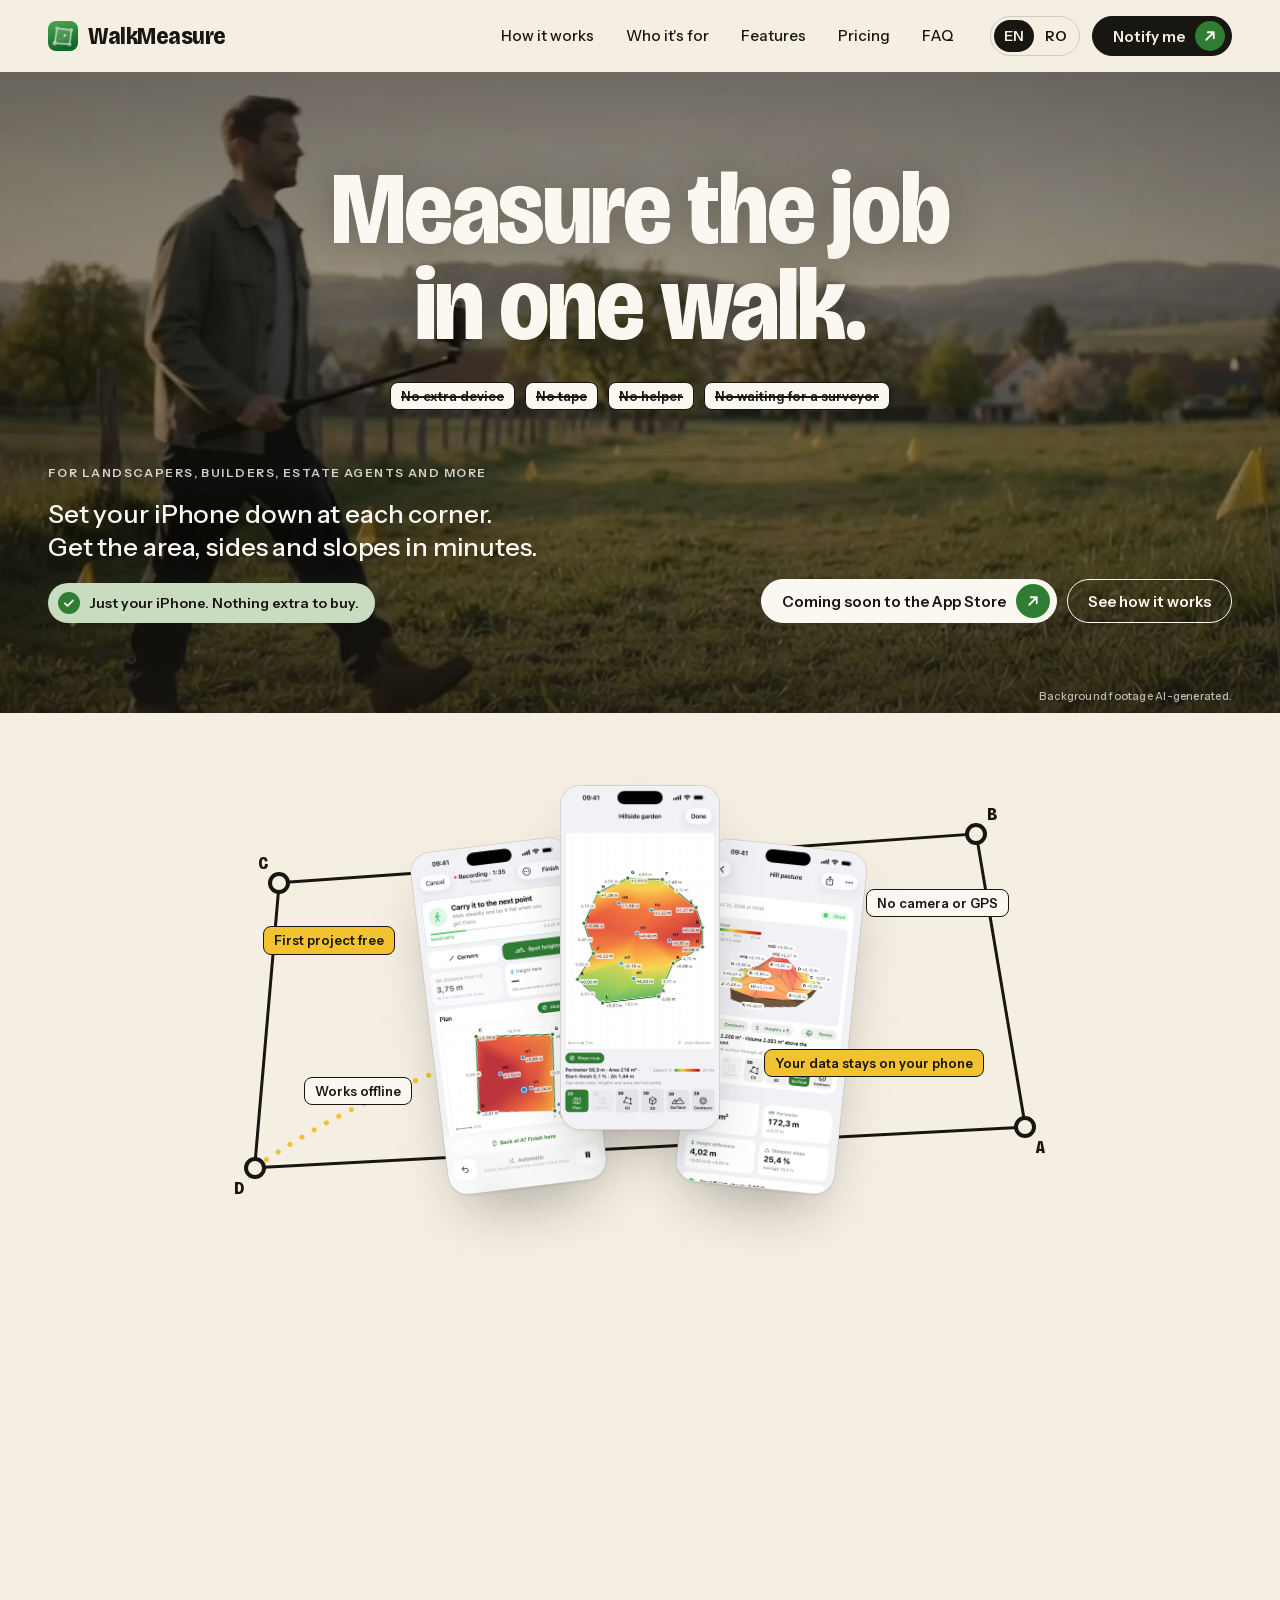
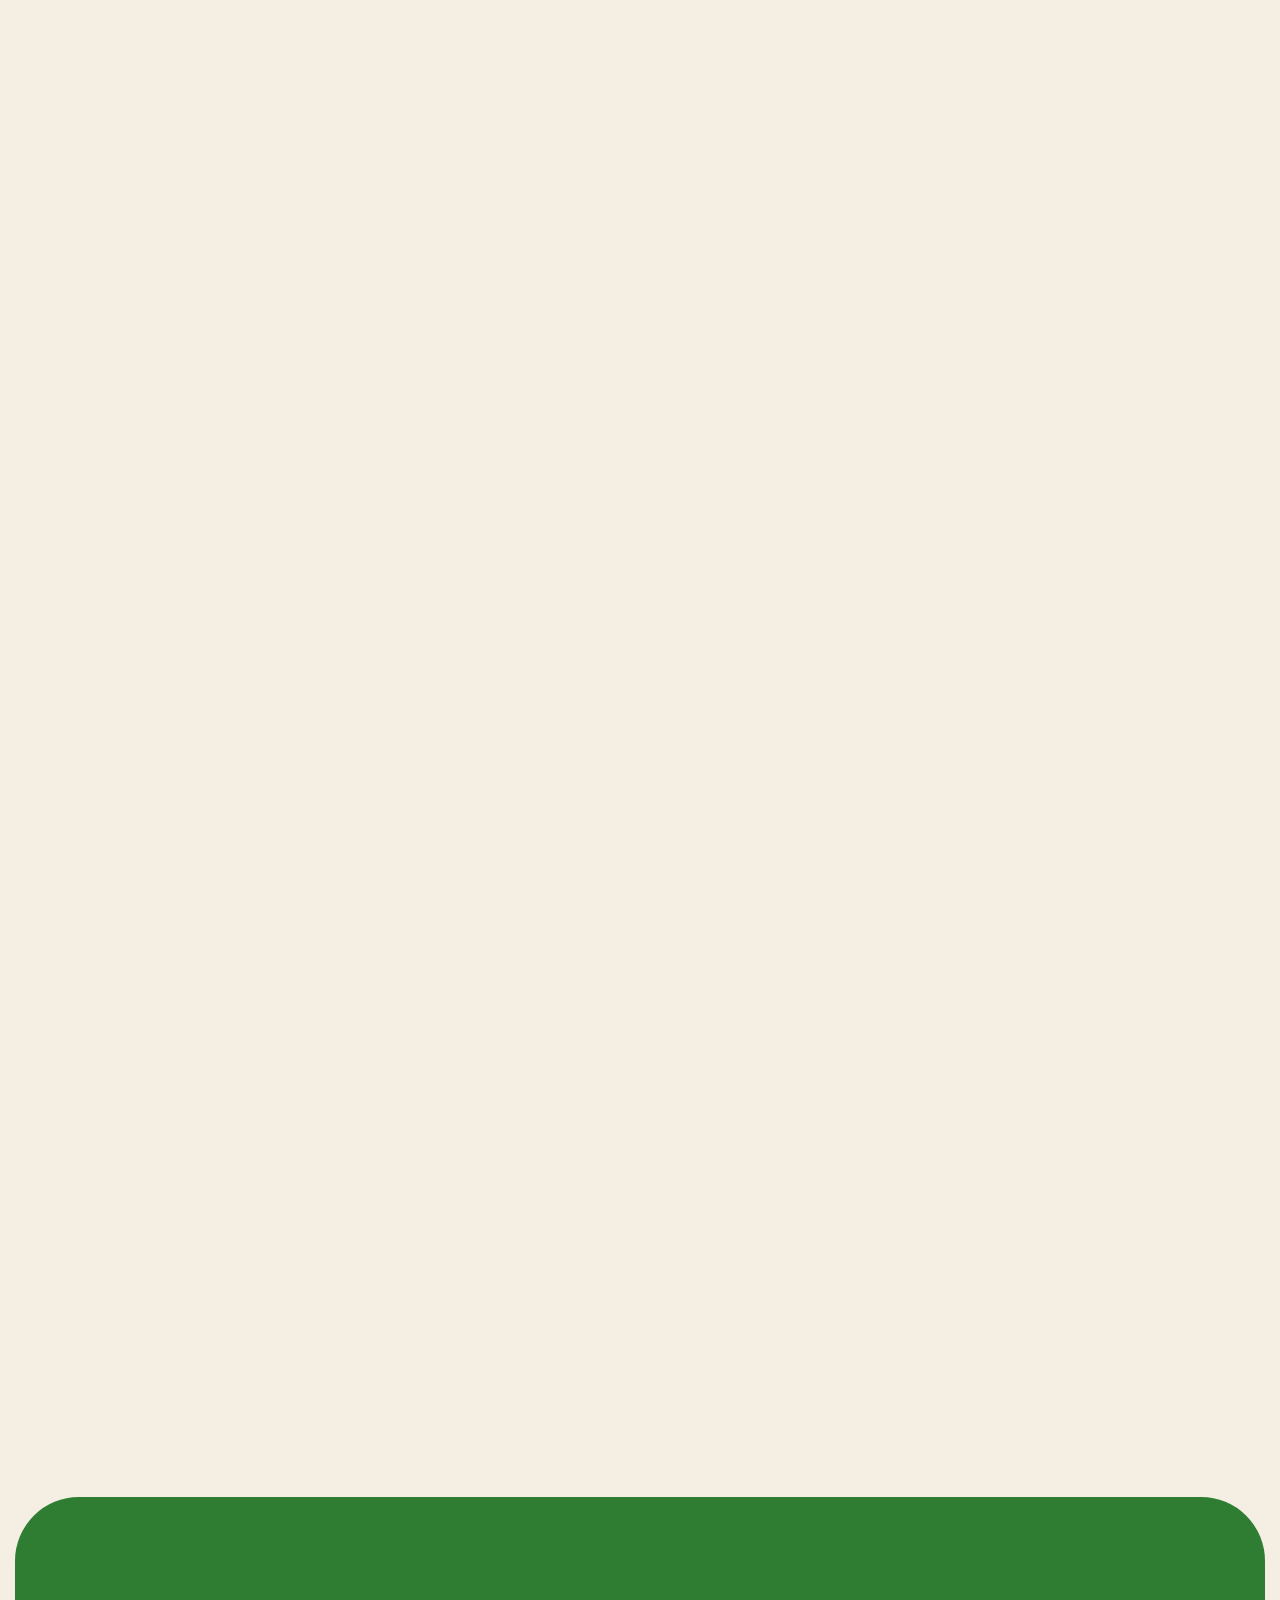
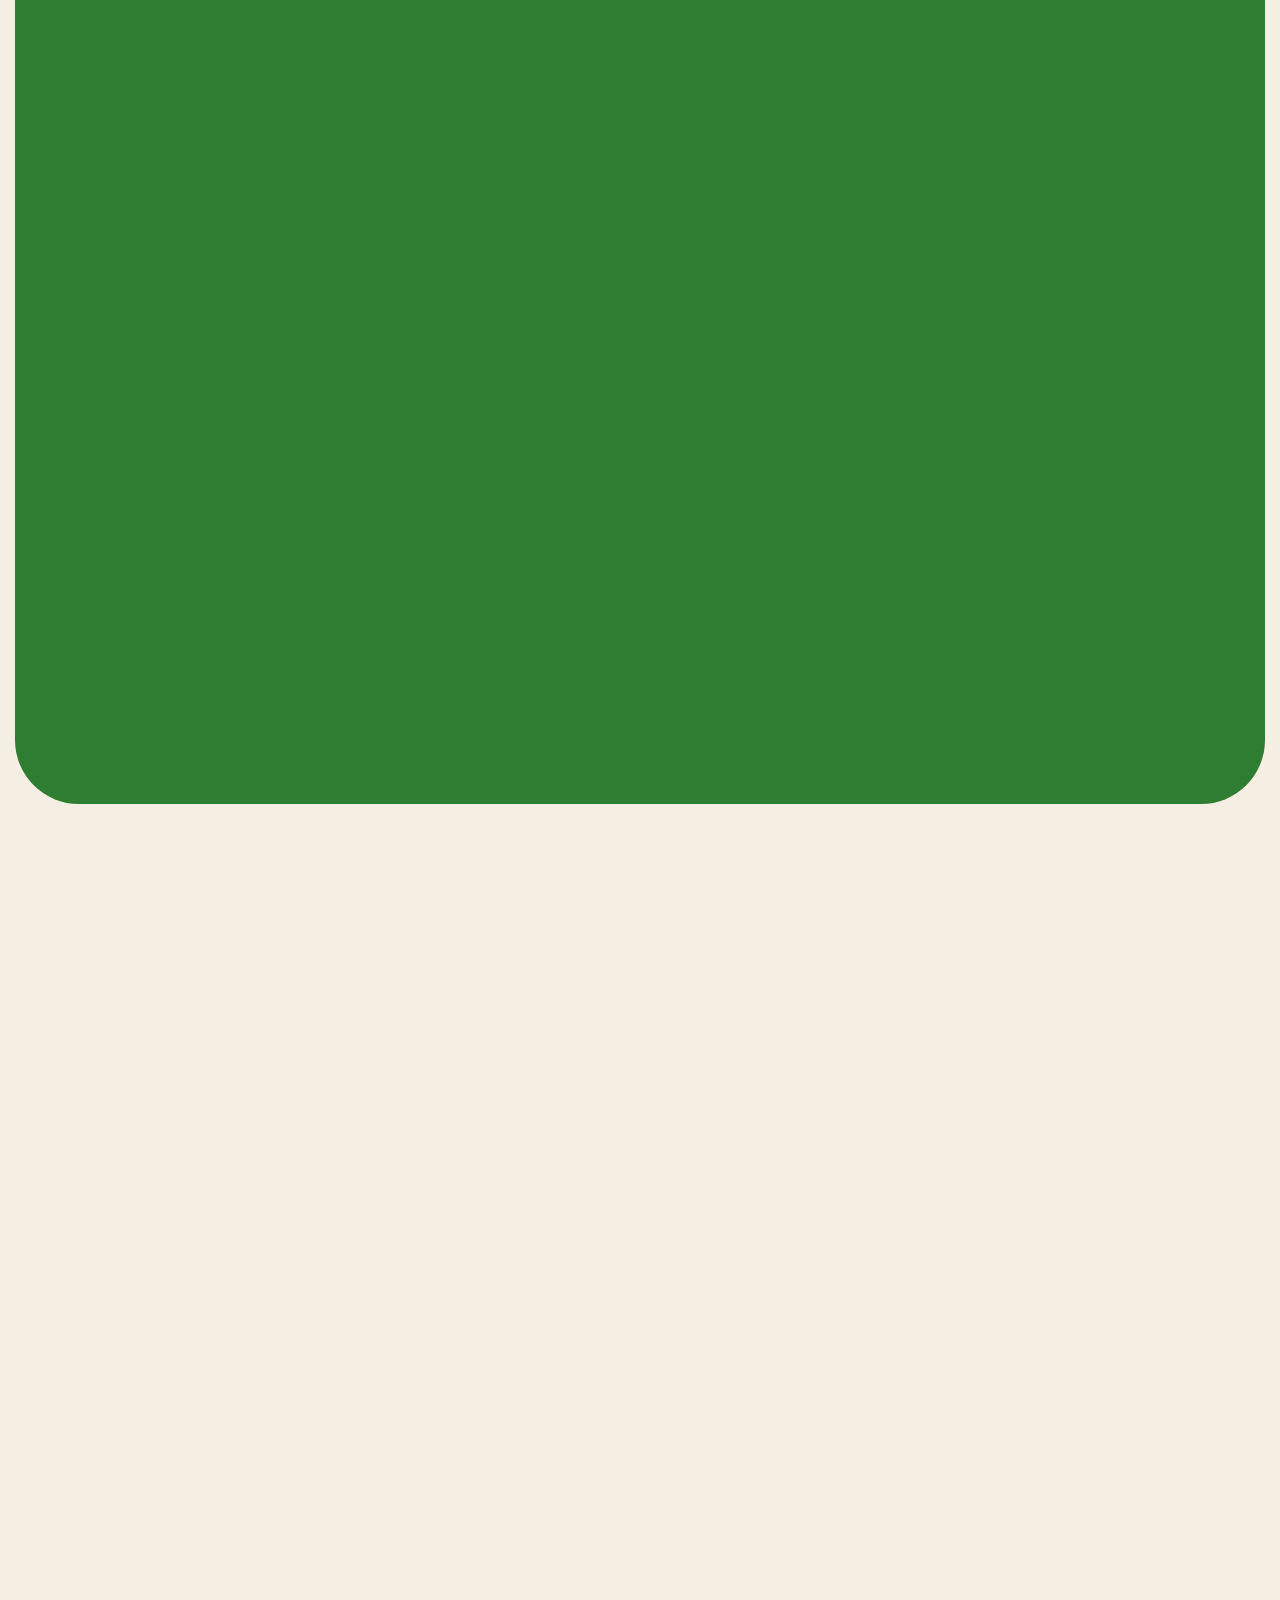
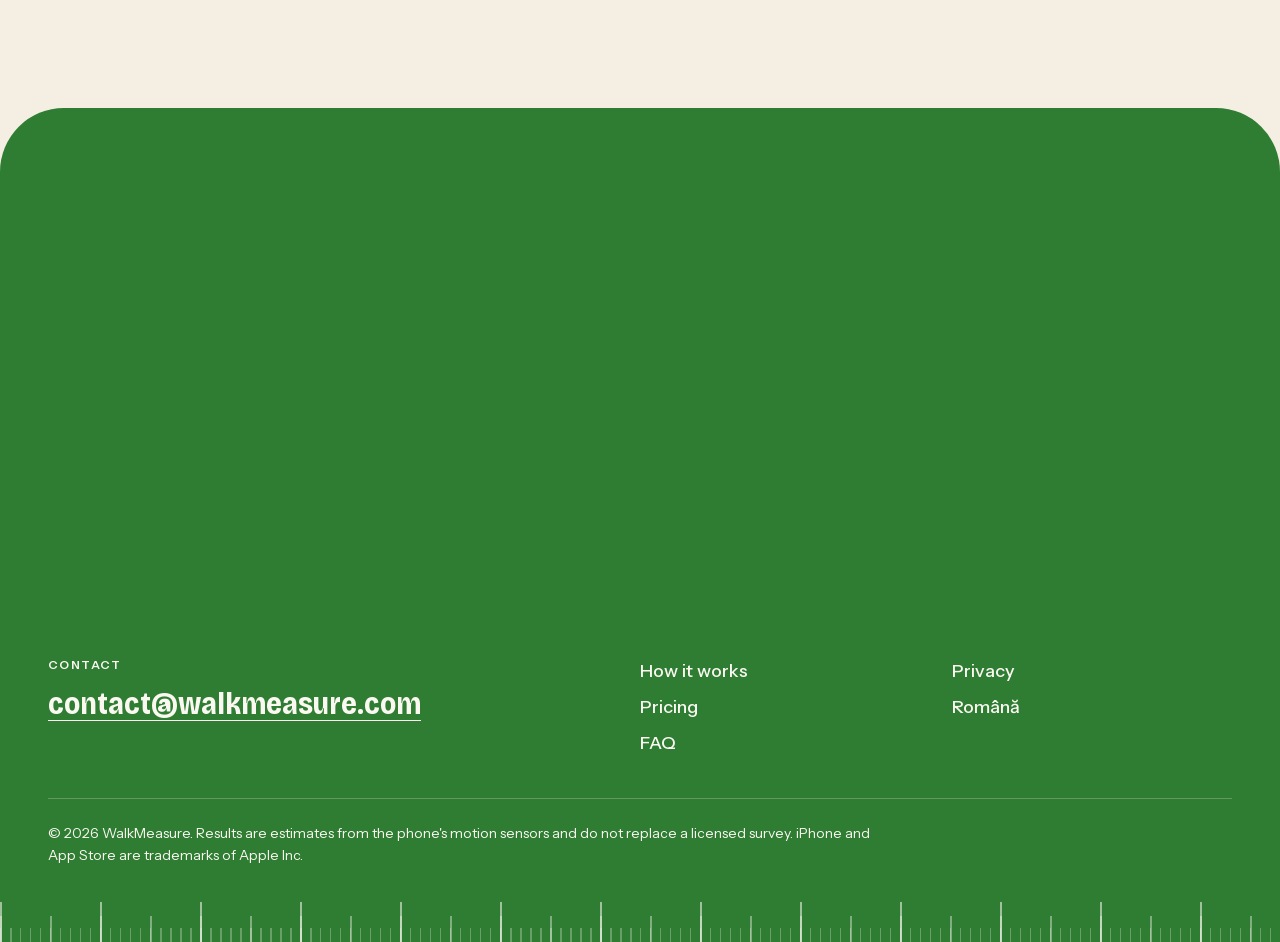
==== index.html @ b5d74e26 "Website: hero background video behind the headline The home pages' hero (EN and RO) now runs a muted" ====
<!doctype html>
<html lang="en" class="no-js">
  <head>
    <meta charset="utf-8" />
    <meta http-equiv="Content-Security-Policy" content="default-src 'none'; script-src 'self'; style-src 'self'; img-src 'self'; font-src 'self'; media-src 'self'; base-uri 'none'; form-action 'none'; upgrade-insecure-requests">
    <meta name="referrer" content="strict-origin-when-cross-origin">
    <meta
      name="viewport"
      content="width=device-width, initial-scale=1, viewport-fit=cover"
    />
    <script src="assets/lang.js"></script>
    <title>
      WalkMeasure — measure a plot, a lawn or a room with your iPhone, no tape
      measure
    </title>
    <meta
      name="description"
      content="For landscapers, builders and estate agents who need the size of a plot, a lawn or a room today. Set your iPhone down at each corner: area, sides, slopes and floor plans in minutes. No extra device to buy: just the iPhone you already have. No camera, no GPS, no internet."
    />
    <meta name="theme-color" content="#f4eee3" />
    <meta name="color-scheme" content="only light" />
    <link rel="icon" href="assets/favicon.svg" type="image/svg+xml" />
    <link rel="apple-touch-icon" href="assets/img/apple-touch-icon.png" />
    <link rel="canonical" href="https://walkmeasure.com/" />
    <link rel="alternate" hreflang="ro" href="https://walkmeasure.com/ro/" />
    <link rel="alternate" hreflang="en" href="https://walkmeasure.com/" />
    <link
      rel="alternate"
      hreflang="x-default"
      href="https://walkmeasure.com/"
    />
    <meta property="og:type" content="website" />
    <meta property="og:locale" content="en_US" />
    <meta
      property="og:title"
      content="WalkMeasure — measure the job in one walk"
    />
    <meta
      property="og:description"
      content="Area, sides, slopes and floor plans from your iPhone. No extra device, no tape measure, no GPS. First project free."
    />
    <meta property="og:url" content="https://walkmeasure.com/" />
    <meta
      property="og:image"
      content="https://walkmeasure.com/assets/img/og-en.png"
    />
    <meta property="og:image:width" content="1200" />
    <meta property="og:image:height" content="630" />
    <meta name="twitter:card" content="summary_large_image" />
    <link
      rel="preload"
      href="assets/fonts/bricolage-latin.woff2"
      as="font"
      type="font/woff2"
      crossorigin
    />
    <link rel="stylesheet" href="assets/styles.css?v=17" />
    <script defer src="assets/site.js?v=17"></script>
  </head>
  <body>
    <a class="skip-link" href="#main">Skip to content</a>

    <header class="site-header">
      <div class="container header-inner">
        <a class="brand" href="./" aria-label="WalkMeasure — home">
          <img src="assets/img/app-icon.png" width="30" height="30" alt="" />
          WalkMeasure
        </a>
        <button
          class="menu-toggle"
          type="button"
          aria-expanded="false"
          aria-controls="nav"
        >
          <svg
            viewBox="0 0 24 24"
            fill="none"
            stroke="currentColor"
            stroke-width="2.2"
            stroke-linecap="round"
            aria-hidden="true"
          >
            <path d="M4 8h16M4 16h16" />
          </svg>
          Menu
        </button>
        <nav class="nav" id="nav" aria-label="Main">
          <div class="nav-links">
            <a href="#how">How it works</a>
            <a href="#who">Who it's for</a>
            <a href="#features">Features</a>
            <a href="#pricing">Pricing</a>
            <a href="#faq">FAQ</a>
          </div>
          <div class="nav-end">
            <div class="lang" aria-label="Language">
              <span aria-current="true">EN</span
              ><a href="ro/" hreflang="ro" lang="ro">RO</a>
            </div>
            <a class="btn btn-primary" href="#start"
              >Notify me
              <span class="arrow"
                ><svg
                  viewBox="0 0 24 24"
                  fill="none"
                  stroke="currentColor"
                  stroke-width="2.4"
                  stroke-linecap="round"
                  stroke-linejoin="round"
                  aria-hidden="true"
                >
                  <path d="M7 17L17 7M9 7h8v8" /></svg></span
            ></a>
          </div>
        </nav>
      </div>
    </header>

    <main id="main">
      <!-- ============ HERO: the narrow promise, to a specific customer ============ -->
      <section class="hero">
        <!-- The film: a muted background loop behind the promise. Sources and how they were made:
             marketing/video/05-hero-ai-clips.md. site.js fills in the sources, so visitors who ask
             for less motion or to save data, and pages without JavaScript, get the poster only. -->
        <div class="hero-film">
          <video class="hero-video" data-hero-video muted loop playsinline disablepictureinpicture preload="none" poster="assets/video/hero-poster.webp" aria-hidden="true" tabindex="-1">
            <source data-src="assets/video/hero-1440.hevc.mp4" type='video/mp4; codecs="hvc1.1.6.L150.90"' media="(min-width: 1200px)" />
            <source data-src="assets/video/hero-1440.av1.mp4" type='video/mp4; codecs="av01.0.12M.08"' media="(min-width: 1200px)" />
            <source data-src="assets/video/hero-1080.hevc.mp4" type='video/mp4; codecs="hvc1.1.6.L120.90"' media="(min-width: 720px)" />
            <source data-src="assets/video/hero-1080.av1.mp4" type='video/mp4; codecs="av01.0.08M.08"' media="(min-width: 720px)" />
            <source data-src="assets/video/hero-1080.mp4" type='video/mp4; codecs="avc1.640029"' media="(min-width: 720px)" />
            <source data-src="assets/video/hero-mobile.hevc.mp4" type='video/mp4; codecs="hvc1.1.6.L93.90"' />
            <source data-src="assets/video/hero-mobile.av1.mp4" type='video/mp4; codecs="av01.0.05M.08"' />
            <source data-src="assets/video/hero-mobile.mp4" type='video/mp4; codecs="avc1.640028"' />
          </video>
          <div class="container">
            <div class="hero-title">
              <h1><span>Measure the job</span> <span>in one walk.</span></h1>
              <ul class="stickers" aria-label="No more">
                <li class="sticker">No extra device</li>
                <li class="sticker">No tape</li>
                <li class="sticker">No helper</li>
                <li class="sticker">No waiting for a surveyor</li>
              </ul>
            </div>

            <div class="hero-intro">
              <div class="hero-copy">
                <p class="label">For landscapers, builders, estate agents and more</p>
                <p class="lead">
                  Set your iPhone down at each corner. Get the area, sides and
                  slopes in minutes.
                </p>
                <p class="hero-badge">
                  <svg viewBox="0 0 24 24" fill="none" stroke="currentColor" stroke-width="3" stroke-linecap="round" stroke-linejoin="round" aria-hidden="true"><path d="M5 12.5l4.5 4.5L19 7.5" /></svg>
                  Just your iPhone. Nothing extra to buy.
                </p>
              </div>
              <div class="actions">
                <!-- Once the app is published: point href="#start" at the App Store page and swap the button for Apple's official badge. -->
                <a class="btn btn-primary" href="#start" data-appstore
                  >Coming soon to the App Store
                  <span class="arrow"
                    ><svg
                      viewBox="0 0 24 24"
                      fill="none"
                      stroke="currentColor"
                      stroke-width="2.4"
                      stroke-linecap="round"
                      stroke-linejoin="round"
                      aria-hidden="true"
                    >
                      <path d="M7 17L17 7M9 7h8v8" /></svg></span
                ></a>
                <a class="btn btn-light" href="#how">See how it works</a>
              </div>
            </div>
          </div>
          <p class="hero-film-note">Background footage AI-generated.</p>
        </div>

        <div class="container">
          <div class="hero-stage pop">
            <div class="phones">
              <svg
                class="plot"
                viewBox="0 0 100 100"
                preserveAspectRatio="none"
                aria-hidden="true"
              >
                <path class="edge" d="M6 24 L91 12 L97 84 L3 94 Z" />
                <path class="walk" d="M3 94 C 20 70, 34 66, 50 52" />
              </svg>
              <span
                class="plot-corner nw"
                aria-hidden="true"
                ><b>C</b></span
              >
              <span
                class="plot-corner ne"
                aria-hidden="true"
                ><b>B</b></span
              >
              <span
                class="plot-corner se"
                aria-hidden="true"
                ><b>A</b></span
              >
              <span
                class="plot-corner sw"
                aria-hidden="true"
                ><b>D</b></span
              >
              <figure class="shot shot-side shot-left">
                <img
                  src="assets/img/app/measure.webp"
                  alt=""
                  width="660"
                  height="1434"
                />
              </figure>
              <figure class="shot shot-main">
                <img
                  src="assets/img/app/plan-slope.webp"
                  alt="WalkMeasure's plan of a hillside garden: twelve corners and six spot heights, with side lengths, heights and a slope map from the flat lawn to the steep bank"
                  width="660"
                  height="1434"
                  fetchpriority="high"
                />
              </figure>
              <figure class="shot shot-side shot-right">
                <img
                  src="assets/img/app/project-results.webp"
                  alt=""
                  width="660"
                  height="1434"
                />
              </figure>
            </div>
            <ul class="facts" aria-label="In short">
              <li class="sticker yellow">First project free</li>
              <li class="sticker">No camera or GPS</li>
              <li class="sticker">Works offline</li>
              <li class="sticker yellow">Your data stays on your phone</li>
            </ul>
          </div>
        </div>
      </section>

      <!-- ============ FEATURES: six tiles, each with a small scene that plays on screen ============ -->
      <section id="features">
        <div class="container">
          <div class="head reveal">
            <span class="label">Features</span>
            <h2>
              Everything you need, from <span class="walked">one walk<svg class="walked-line draw" viewBox="0 0 300 24" preserveAspectRatio="none" aria-hidden="true"><path d="M4 14 C 50 6, 96 20, 150 12 S 250 6, 296 14" /></svg></span>
            </h2>
            <p class="lead">
              Area and sides for the quote, slopes for the drainage, a floor
              plan for the drawing: one app, on the phone you already carry.
              No other device to buy.
            </p>
            <div class="floaters" aria-hidden="true">
              <span class="floater f-tape" data-drift="-.08">
                <svg class="mini-tape" viewBox="0 0 150 44">
                  <defs><clipPath id="mini-tape-clip"><rect width="118" height="44" /></clipPath></defs>
                  <g clip-path="url(#mini-tape-clip)">
                    <g class="mt-strip">
                      <rect class="mt-band" x="12" y="16" width="112" height="13" />
                      <path class="mt-ticks" d="M18 17v7 M24 17v4 M30 17v4 M36 17v4 M42 17v4 M48 17v7 M54 17v4 M60 17v4 M66 17v4 M72 17v4 M78 17v7 M84 17v4 M90 17v4 M96 17v4 M102 17v4 M108 17v7 M114 17v4 M120 17v4" />
                      <rect class="mt-hook" x="8" y="12" width="6" height="21" rx="2" />
                    </g>
                  </g>
                  <rect class="mt-case" x="116" y="6" width="32" height="32" rx="9" />
                  <g class="mt-reel"><circle cx="132" cy="22" r="9.5" /><line x1="132" y1="15" x2="132" y2="29" /></g>
                  <circle class="mt-hub" cx="132" cy="22" r="2.6" />
                </svg>
              </span>
              <span class="floater f-area" data-drift="-.2"><span class="sticker yellow">168 m²</span></span>
              <span class="floater f-side" data-drift=".16"><span class="sticker">24.0 m</span></span>
              <span class="floater f-corner" data-drift=".05"><span class="corner-dot">A</span></span>
            </div>
          </div>
          <ol class="feats">
            <li class="feat feat-area reveal">
              <div class="feat-art" aria-hidden="true">
                <svg class="scene" viewBox="30 0 500 250">
                  <defs>
                    <mask id="area-walk" maskUnits="userSpaceOnUse" x="0" y="0" width="560" height="250">
                      <path class="mask-line mv area-trail" pathLength="100" d="M80 200 L130 70 L400 48 L480 196 Z" />
                    </mask>
                  </defs>
                  <g class="sc mv">
                    <path class="area-fill mv" d="M80 200 L130 70 L400 48 L480 196 Z" />
                    <path class="area-edge mv" d="M80 200 L130 70 L400 48 L480 196 Z" />
                    <path class="walk" mask="url(#area-walk)" d="M80 200 L130 70 L400 48 L480 196 Z" />
                    <g transform="translate(83 126)"><g class="tag mv"><rect x="-30" y="-13" width="60" height="26" rx="7" /><text y="4.5">8.4 m</text></g></g>
                    <g transform="translate(263 33)"><g class="tag mv"><rect x="-30" y="-13" width="60" height="26" rx="7" /><text y="4.5">16.3 m</text></g></g>
                    <g transform="translate(461 111)"><g class="tag mv"><rect x="-30" y="-13" width="60" height="26" rx="7" /><text y="4.5">10.1 m</text></g></g>
                    <g transform="translate(280 222)"><g class="tag mv"><rect x="-30" y="-13" width="60" height="26" rx="7" /><text y="4.5">24.0 m</text></g></g>
                    <text class="area-num mv" x="272" y="143">168 m²</text>
                  </g>
                  <circle class="stake" cx="80" cy="200" r="8" />
                  <circle class="stake" cx="130" cy="70" r="8" />
                  <circle class="stake" cx="400" cy="48" r="8" />
                  <circle class="stake" cx="480" cy="196" r="8" />
                  <text class="corner-name" x="62" y="224">A</text>
                  <text class="corner-name" x="112" y="60">B</text>
                  <text class="corner-name" x="418" y="40">C</text>
                  <text class="corner-name" x="498" y="218">D</text>
                  <g class="sc mv"><g class="phone area-phone mv"><rect x="-8" y="-13" width="16" height="26" rx="4" /><rect class="screen" x="-5" y="-9.5" width="10" height="17" rx="1.5" /></g></g>
                </svg>
              </div>
              <div class="feat-text">
                <h3>Area, perimeter, sides</h3>
                <p>Every number comes with its margin of error.</p>
              </div>
            </li>
            <li class="feat feat-slope dark reveal">
              <div class="feat-art" aria-hidden="true">
                <svg class="scene" viewBox="0 0 400 250">
                  <defs>
                    <linearGradient id="slope-shade" gradientUnits="userSpaceOnUse" x1="0" y1="30" x2="0" y2="228">
                      <stop offset="0" stop-color="#f2c230" />
                      <stop offset=".5" stop-color="#a6d18f" />
                      <stop offset="1" stop-color="#4f9a52" />
                    </linearGradient>
                  </defs>
                  <g class="mesh" stroke="url(#slope-shade)">
                    <polyline points="200,42.3 181.6,56.7 163.2,71.3 144.8,85.3 126.4,98.1 108,108.9 89.6,117.4 71.2,123.3 52.8,127 34.4,128.7 16,129.2" />
                    <polyline points="200,42.3 218.4,52.2 236.8,62.2 255.2,71.9 273.6,80.9 292,88.9 310.4,95.7 328.8,101.3 347.2,106 365.6,110.3 384,114.8" />
                    <polyline points="218.4,52.2 200,67.3 181.6,82 163.2,95.7 144.8,107.5 126.4,117.1 108,124.2 89.6,129 71.2,131.7 52.8,133 34.4,133.7" />
                    <polyline points="181.6,56.7 200,67.3 218.4,77 236.8,85.5 255.2,92.5 273.6,98 292,102 310.4,105.1 328.8,107.9 347.2,111 365.6,115.3" />
                    <polyline points="236.8,62.2 218.4,77 200,91 181.6,103.4 163.2,113.9 144.8,122 126.4,127.9 108,131.8 89.6,134.3 71.2,136.1 52.8,138" />
                    <polyline points="163.2,71.3 181.6,82 200,91 218.4,97.9 236.8,102.7 255.2,105.6 273.6,107.2 292,108.3 310.4,109.7 328.8,112.3 347.2,117" />
                    <polyline points="255.2,71.9 236.8,85.5 218.4,97.9 200,108.5 181.6,117.2 163.2,123.9 144.8,128.9 126.4,132.6 108,135.7 89.6,138.9 71.2,142.7" />
                    <polyline points="144.8,85.3 163.2,95.7 181.6,103.4 200,108.5 218.4,111.2 236.8,112 255.2,111.7 273.6,111.4 292,112.2 310.4,115 328.8,120.7" />
                    <polyline points="273.6,80.9 255.2,92.5 236.8,102.7 218.4,111.2 200,118.1 181.6,123.6 163.2,128.1 144.8,132.3 126.4,136.8 108,142 89.6,148.3" />
                    <polyline points="126.4,98.1 144.8,107.5 163.2,113.9 181.6,117.2 200,118.1 218.4,117.3 236.8,115.9 255.2,115.1 273.6,116.1 292,119.8 310.4,126.6" />
                    <polyline points="292,88.9 273.6,98 255.2,105.6 236.8,112 218.4,117.3 200,122 181.6,126.7 163.2,132 144.8,138.4 126.4,146 108,155.1" />
                    <polyline points="108,108.9 126.4,117.1 144.8,122 163.2,123.9 181.6,123.6 200,122 218.4,120.4 236.8,120.1 255.2,122 273.6,126.9 292,135.1" />
                    <polyline points="310.4,95.7 292,102 273.6,107.2 255.2,111.7 236.8,115.9 218.4,120.4 200,125.9 181.6,132.8 163.2,141.3 144.8,151.5 126.4,163.1" />
                    <polyline points="89.6,117.4 108,124.2 126.4,127.9 144.8,128.9 163.2,128.1 181.6,126.7 200,125.9 218.4,126.8 236.8,130.1 255.2,136.5 273.6,145.9" />
                    <polyline points="328.8,101.3 310.4,105.1 292,108.3 273.6,111.4 255.2,115.1 236.8,120.1 218.4,126.8 200,135.5 181.6,146.1 163.2,158.5 144.8,172.1" />
                    <polyline points="71.2,123.3 89.6,129 108,131.8 126.4,132.6 144.8,132.3 163.2,132 181.6,132.8 200,135.5 218.4,140.6 236.8,148.3 255.2,158.7" />
                    <polyline points="347.2,106 328.8,107.9 310.4,109.7 292,112.2 273.6,116.1 255.2,122 236.8,130.1 218.4,140.6 200,153 181.6,167 163.2,181.8" />
                    <polyline points="52.8,127 71.2,131.7 89.6,134.3 108,135.7 126.4,136.8 144.8,138.4 163.2,141.3 181.6,146.1 200,153 218.4,162 236.8,172.7" />
                    <polyline points="365.6,110.3 347.2,111 328.8,112.3 310.4,115 292,119.8 273.6,126.9 255.2,136.5 236.8,148.3 218.4,162 200,176.7 181.6,191.8" />
                    <polyline points="34.4,128.7 52.8,133 71.2,136.1 89.6,138.9 108,142 126.4,146 144.8,151.5 163.2,158.5 181.6,167 200,176.7 218.4,187.3" />
                    <polyline points="384,114.8 365.6,115.3 347.2,117 328.8,120.7 310.4,126.6 292,135.1 273.6,145.9 255.2,158.7 236.8,172.7 218.4,187.3 200,201.7" />
                    <polyline points="16,129.2 34.4,133.7 52.8,138 71.2,142.7 89.6,148.3 108,155.1 126.4,163.1 144.8,172.1 163.2,181.8 181.6,191.8 200,201.7" />
                  </g>
                  <line class="probe-line" x1="236.8" y1="152" x2="236.8" y2="115.9" />
                  <circle class="probe-dot" cx="236.8" cy="115.9" r="5" />
                  <g class="probe-tag" transform="translate(236.8 81.9)"><g class="tag"><rect x="-32" y="-13" width="64" height="26" rx="7" /><text y="4.5">1.44 m</text></g></g>
                </svg>
              </div>
              <div class="feat-text">
                <h3>Heights and slopes</h3>
                <p>A slope map, contour lines and a 3D model.</p>
              </div>
            </li>
            <li class="feat feat-plan soft reveal">
              <div class="feat-art" aria-hidden="true">
                <svg class="scene" viewBox="0 0 400 250">
                  <g class="sc mv">
                    <path class="plan-walls mv" pathLength="100" d="M70 40 H330 V215 H70 Z" />
                    <path class="plan-inner mv" pathLength="100" d="M185 40 V130 M185 172 V215" />
                    <g class="plan-windows mv">
                      <rect class="cut" x="100" y="36" width="60" height="8" />
                      <rect class="cut" x="326" y="80" width="8" height="60" />
                      <path class="win-line" d="M100 38.5 H160 M100 41.5 H160 M328.5 80 V140 M331.5 80 V140" />
                    </g>
                    <g class="plan-doors mv">
                      <rect class="cut" x="110" y="211" width="42" height="8" />
                      <path class="door-arc mv" d="M152 215 A42 42 0 0 0 110 173 M185 130 A42 42 0 0 1 227 172" />
                      <line class="leaf leaf-front mv" x1="110" y1="215" x2="110" y2="173" />
                      <line class="leaf leaf-inner mv" x1="185" y1="172" x2="227" y2="172" />
                    </g>
                    <text class="room mv" x="128" y="110">12.6 m²</text>
                    <text class="room mv" x="266" y="104">15.9 m²</text>
                    <g class="phone plan-phone mv"><rect x="-14" y="-4.5" width="28" height="9" rx="3" /></g>
                  </g>
                </svg>
              </div>
              <div class="feat-text">
                <h3>Floor plans</h3>
                <p>Rooms, doors and windows, with the phone against each wall.</p>
              </div>
            </li>
            <li class="feat feat-loop reveal">
              <div class="feat-art" aria-hidden="true">
                <svg class="scene" viewBox="130 0 300 250">
                  <defs>
                    <mask id="loop-walk" maskUnits="userSpaceOnUse" x="0" y="0" width="560" height="250">
                      <circle class="mask-line mv loop-trail" cx="280" cy="125" r="88" pathLength="100" transform="rotate(-90 280 125)" />
                    </mask>
                  </defs>
                  <circle class="loop-track" cx="280" cy="125" r="88" />
                  <circle class="stake" cx="363.7" cy="97.8" r="7" />
                  <circle class="stake" cx="331.7" cy="196.2" r="7" />
                  <circle class="stake" cx="228.3" cy="196.2" r="7" />
                  <circle class="stake" cx="196.3" cy="97.8" r="7" />
                  <g class="sc mv">
                    <circle class="walk" mask="url(#loop-walk)" cx="280" cy="125" r="88" />
                    <circle class="loop-done mv" cx="280" cy="125" r="88" />
                    <circle class="stake stake-on grow mv pass-1" cx="363.7" cy="97.8" r="7" />
                    <circle class="stake stake-on grow mv pass-2" cx="331.7" cy="196.2" r="7" />
                    <circle class="stake stake-on grow mv pass-3" cx="228.3" cy="196.2" r="7" />
                    <circle class="stake stake-on grow mv pass-4" cx="196.3" cy="97.8" r="7" />
                    <circle class="loop-pulse grow mv" cx="280" cy="37" r="9" />
                    <g class="loop-result mv">
                      <text class="loop-kicker" x="280" y="98">BACK AT A</text>
                      <text class="loop-big" x="280" y="142">0.3%</text>
                      <text class="loop-small" x="280" y="162">of 86 m walked</text>
                    </g>
                  </g>
                  <circle class="stake" cx="280" cy="37" r="9" />
                  <text class="corner-name" x="304" y="27">A</text>
                  <g class="sc mv">
                    <g class="loop-walker mv"><g class="phone" transform="translate(280 37)"><rect x="-8" y="-13" width="16" height="26" rx="4" /><rect class="screen" x="-5" y="-9.5" width="10" height="17" rx="1.5" /></g></g>
                  </g>
                </svg>
              </div>
              <div class="feat-text">
                <h3>Checks its own error</h3>
                <p>Finish where you started and see how accurate the walk was.</p>
              </div>
            </li>
            <li class="feat feat-stick reveal">
              <div class="feat-art" aria-hidden="true">
                <svg class="scene" viewBox="0 0 480 250">
                  <defs>
                    <mask id="stick-walk" maskUnits="userSpaceOnUse" x="0" y="0" width="480" height="250">
                      <path class="mask-line mv stick-trail" pathLength="100" d="M110 212 H370" />
                    </mask>
                  </defs>
                  <line class="ground" x1="30" y1="212" x2="450" y2="212" />
                  <circle class="stake" cx="110" cy="212" r="8" />
                  <circle class="stake" cx="240" cy="212" r="8" />
                  <circle class="stake" cx="370" cy="212" r="8" />
                  <g class="sc mv">
                    <path class="walk" mask="url(#stick-walk)" d="M110 212 H370" />
                    <circle class="stake stake-on grow mv on-1" cx="110" cy="212" r="8" />
                    <circle class="stake stake-on grow mv on-2" cx="240" cy="212" r="8" />
                    <circle class="stake stake-on grow mv on-3" cx="370" cy="212" r="8" />
                    <g class="rig mv">
                      <line class="stick" x1="0" y1="-9" x2="-62" y2="-140" />
                      <line class="grip" x1="-58" y1="-131" x2="-74" y2="-165" />
                      <g transform="translate(-66 -148)"><g class="buzz grow mv">
                        <path d="M-15 -10 A16 16 0 0 0 -15 10 M-23 -16 A26 26 0 0 0 -23 16 M15 -10 A16 16 0 0 1 15 10 M23 -16 A26 26 0 0 1 23 16" />
                      </g></g>
                      <rect class="body" x="-16" y="-10" width="32" height="10" rx="3" />
                    </g>
                  </g>
                </svg>
              </div>
              <div class="feat-text">
                <h3>Works with a selfie stick</h3>
                <p>A buzz in the handle tells you when to move on.</p>
              </div>
            </li>
            <li class="feat feat-export green reveal">
              <div class="feat-art" aria-hidden="true">
                <svg class="scene" viewBox="0 0 480 250">
                  <defs>
                    <mask id="send-trail" maskUnits="userSpaceOnUse" x="0" y="0" width="480" height="250">
                      <path class="mask-line mv send-reveal" pathLength="100" d="M384 86 Q 420 44 450 30" />
                    </mask>
                  </defs>
                  <g class="sc mv">
                    <g class="sheet sheet-1 mv"><g class="sheet-in">
                      <rect class="paper" x="-46" y="-60" width="92" height="120" rx="8" />
                      <path class="ink-thin" d="M-30 -44 H30 V6 H-30 Z M-4 -44 V-16 M-4 -16 H30" />
                      <path class="bar" d="M-30 20 H20 M-30 30 H6" />
                      <g class="ftag yellow"><rect x="-38" y="38" width="44" height="22" rx="6" /><text x="-16" y="53.5">PDF</text></g>
                    </g></g>
                    <g class="sheet sheet-2 mv"><g class="sheet-in">
                      <rect class="paper" x="-46" y="-60" width="92" height="120" rx="8" />
                      <path class="ink-thin" d="M-30 -44 H30 M-30 -30 H30 M-30 -16 H30 M-30 -2 H30 M-30 12 H30 M-12 -44 V12 M10 -44 V12" />
                      <g class="ftag"><rect x="-38" y="38" width="44" height="22" rx="6" /><text x="-16" y="53.5">CSV</text></g>
                    </g></g>
                    <g class="sheet sheet-3 mv"><g class="sheet-in">
                      <rect class="paper" x="-46" y="-60" width="92" height="120" rx="8" />
                      <path class="cad" d="M-28 8 L-16 -40 L24 -32 L30 2 Z M-28 22 H30" />
                      <rect class="cad-node" x="-31" y="5" width="6" height="6" />
                      <rect class="cad-node" x="-19" y="-43" width="6" height="6" />
                      <rect class="cad-node" x="21" y="-35" width="6" height="6" />
                      <rect class="cad-node" x="27" y="-1" width="6" height="6" />
                      <g class="ftag"><rect x="-38" y="38" width="44" height="22" rx="6" /><text x="-16" y="53.5">DXF</text></g>
                    </g></g>
                    <path class="walk" mask="url(#send-trail)" d="M384 86 Q 420 44 450 30" />
                    <path class="plane mv" d="M13 0 L-12 -9 L-6 0 L-12 9 Z M-6 0 H13" />
                  </g>
                  <g class="device">
                    <rect class="frame" x="34" y="50" width="84" height="156" rx="18" />
                    <path class="device-plot" d="M54 146 L62 90 L100 82 L106 138 Z" />
                    <rect class="device-btn" x="56" y="166" width="40" height="14" rx="7" />
                  </g>
                </svg>
              </div>
              <div class="feat-text">
                <h3>PDF, CSV, DXF</h3>
                <p>Send the result to a client or into AutoCAD, straight from the phone.</p>
              </div>
            </li>
          </ol>
        </div>
      </section>

      <!-- ============ WHO IT'S FOR: the specific customer ============ -->
      <section id="who">
        <div class="container">
          <div class="head reveal">
            <span class="label">Who it's for</span>
            <h2>Made for people who quote by the square meter</h2>
            <p class="lead">
              When a wrong area means a wrong quote, you want the number right
              the first time.
            </p>
          </div>
          <div class="route-wrap">
            <svg
              class="route-line"
              viewBox="0 0 100 100"
              preserveAspectRatio="none"
              aria-hidden="true"
            >
              <path class="dots" d="M44 2 L6 29 L50 55 L16 82" />
            </svg>
            <ul class="route">
              <li class="reveal">
                <h3>
                  <button
                    class="route-toggle"
                    type="button"
                    aria-expanded="false"
                    aria-controls="who-1"
                  >
                    Landscapers and gardeners<span
                      class="plus"
                      aria-hidden="true"
                      >+</span
                    >
                  </button>
                </h3>
                <div class="route-more" id="who-1">
                  <div>
                    <p>
                      Lawns, beds, paving and fences: quote from the real area
                      and order the right amount of turf, gravel or stone.
                    </p>
                  </div>
                </div>
              </li>
              <li class="reveal">
                <h3>
                  <button
                    class="route-toggle"
                    type="button"
                    aria-expanded="false"
                    aria-controls="who-2"
                  >
                    Builders and renovators<span class="plus" aria-hidden="true"
                      >+</span
                    >
                  </button>
                </h3>
                <div class="route-more" id="who-2">
                  <div>
                    <p>
                      Floor plans of existing rooms, with doors and windows,
                      ready for a quote or a drawing. No laser, no notebook.
                    </p>
                  </div>
                </div>
              </li>
              <li class="reveal">
                <h3>
                  <button
                    class="route-toggle"
                    type="button"
                    aria-expanded="false"
                    aria-controls="who-3"
                  >
                    Estate agents and landowners<span
                      class="plus"
                      aria-hidden="true"
                      >+</span
                    >
                  </button>
                </h3>
                <div class="route-more" id="who-3">
                  <div>
                    <p>
                      The size of a plot and a plan for the listing or the
                      family, before anyone pays for a survey.
                    </p>
                  </div>
                </div>
              </li>
              <li class="reveal">
                <h3>
                  <button
                    class="route-toggle"
                    type="button"
                    aria-expanded="false"
                    aria-controls="who-4"
                  >
                    Farmers and smallholders<span
                      class="plus"
                      aria-hidden="true"
                      >+</span
                    >
                  </button>
                </h3>
                <div class="route-more" id="who-4">
                  <div>
                    <p>
                      Fields, enclosures and how the ground slopes, walked in
                      minutes with the phone on a stick.
                    </p>
                  </div>
                </div>
              </li>
            </ul>
          </div>
        </div>
      </section>

      <!-- ============ HOW IT WORKS ============ -->
      <section id="how">
        <div class="container">
          <div class="head reveal">
            <span class="label">How it works</span>
            <h2>Set the phone down. Feel the buzz. Move on.</h2>
          </div>

          <!--
        THE PRESENTATION BELOW STANDS IN FOR THE VIDEO.
        When the video is ready, replace the whole <div class="demo" ...> ... </div> block with, for example:

        <div class="video">
          <video src="assets/video/how-it-works.mp4" poster="assets/img/demo/1-stick.svg" controls playsinline preload="metadata"></video>
        </div>

        or, for YouTube (the no-cookie variant):

        <div class="video">
          <iframe src="https://www.youtube-nocookie.com/embed/VIDEO_ID" title="How WalkMeasure works" allow="encrypted-media; picture-in-picture" allowfullscreen loading="lazy"></iframe>
        </div>
      -->
          <div
            class="demo reveal"
            data-demo
            aria-roledescription="presentation"
            aria-label="How to measure with a selfie stick"
          >
            <div class="demo-stage">
              <figure class="slide active">
                <img
                  src="assets/img/demo/1-stick.svg"
                  alt="The phone in a selfie stick's clamp, with the Selfie stick setting turned on"
                  width="640"
                  height="360"
                />
              </figure>
              <figure class="slide">
                <img
                  src="assets/img/demo/2-place.svg"
                  alt="The phone lying flat on the ground at the first corner, held still for a second"
                  width="640"
                  height="360"
                  loading="lazy"
                />
              </figure>
              <figure class="slide">
                <img
                  src="assets/img/demo/3-buzz.svg"
                  alt="The phone buzzes and the vibration is felt in the selfie stick's handle"
                  width="640"
                  height="360"
                  loading="lazy"
                />
              </figure>
              <figure class="slide">
                <img
                  src="assets/img/demo/4-carry.svg"
                  alt="The phone is carried at least a meter to the next point"
                  width="640"
                  height="360"
                  loading="lazy"
                />
              </figure>
              <figure class="slide">
                <img
                  src="assets/img/demo/5-result.svg"
                  alt="The outline closed at the starting point, with the area worked out"
                  width="640"
                  height="360"
                  loading="lazy"
                />
              </figure>
              <div class="demo-progress"><span></span></div>
            </div>
            <div class="slide-caption">
              <p class="active">
                <span class="num">1</span
                ><strong>Clip the phone onto a selfie stick</strong
                ><span
                  >Turn on "Selfie stick" in the app. No more bending down at
                  every point.</span
                >
              </p>
              <p>
                <span class="num">2</span
                ><strong>Set it down and hold it still</strong
                ><span
                  >Flat on the ground at the first corner, for about a second.
                  The point records itself.</span
                >
              </p>
              <p>
                <span class="num">3</span
                ><strong>Feel the buzz in the handle</strong
                ><span
                  >The phone gives a strong buzz and a beep: your signal to move
                  on.</span
                >
              </p>
              <p>
                <span class="num">4</span><strong>Carry it on</strong
                ><span
                  >Every meter or more, and at every corner, set it down
                  again.</span
                >
              </p>
              <p>
                <span class="num">5</span
                ><strong>Finish where you started</strong
                ><span
                  >The outline closes and the app shows the area, the sides and
                  the measured error.</span
                >
              </p>
            </div>
            <div class="demo-controls">
              <button
                class="demo-prev"
                type="button"
                aria-label="Previous step"
              >
                <svg
                  viewBox="0 0 24 24"
                  fill="none"
                  stroke="currentColor"
                  stroke-width="2.2"
                  stroke-linecap="round"
                  stroke-linejoin="round"
                  aria-hidden="true"
                >
                  <path d="M15 6l-6 6 6 6" />
                </svg>
              </button>
              <div class="demo-dots">
                <button type="button" aria-label="Step 1"></button>
                <button type="button" aria-label="Step 2"></button>
                <button type="button" aria-label="Step 3"></button>
                <button type="button" aria-label="Step 4"></button>
                <button type="button" aria-label="Step 5"></button>
              </div>
              <button
                class="demo-pause"
                type="button"
                aria-pressed="false"
                aria-label="Pause"
                data-pause-label="Pause"
                data-play-label="Play"
              >
                <svg
                  class="icon-pause"
                  viewBox="0 0 24 24"
                  fill="currentColor"
                  aria-hidden="true"
                >
                  <rect x="6" y="5" width="4" height="14" rx="1" />
                  <rect x="14" y="5" width="4" height="14" rx="1" />
                </svg>
                <svg
                  class="icon-play"
                  viewBox="0 0 24 24"
                  fill="currentColor"
                  aria-hidden="true"
                >
                  <path d="M7 5l12 7-12 7z" />
                </svg>
              </button>
              <button class="demo-next" type="button" aria-label="Next step">
                <svg
                  viewBox="0 0 24 24"
                  fill="none"
                  stroke="currentColor"
                  stroke-width="2.2"
                  stroke-linecap="round"
                  stroke-linejoin="round"
                  aria-hidden="true"
                >
                  <path d="M9 6l6 6-6 6" />
                </svg>
              </button>
            </div>
          </div>

          <aside class="accuracy-tip reveal">
            <div class="tip-text">
              <span class="label">For the best accuracy</span>
              <h3>More points, shorter gaps.</h3>
              <p>The error builds up while the phone is carried, and starts over each time you set it down. So set it down often: at every corner, at every bend, and every few meters along a long side. Many short carries give a more accurate result than a few long ones.</p>
            </div>
              <svg class="tip-art" viewBox="0 0 320 150" width="320" height="150" role="img" aria-label="Two walks compared: with few points the error grows large between them; with many close points it stays small.">
              <text x="0" y="16">Few points, long carries</text>
              <line class="tip-path" x1="24" y1="46" x2="296" y2="46" />
              <polygon class="tip-error" points="26,46 158,30 158,62" />
              <polygon class="tip-error" points="162,46 294,30 294,62" />
              <circle class="tip-dot" cx="24" cy="46" r="5" />
              <circle class="tip-dot" cx="160" cy="46" r="5" />
              <circle class="tip-dot" cx="296" cy="46" r="5" />
              <text x="0" y="98">Many points, short carries</text>
              <line class="tip-path" x1="24" y1="126" x2="296" y2="126" />
              <polygon class="tip-error" points="26,126 56,122 56,130" />
              <polygon class="tip-error" points="60,126 90,122 90,130" />
              <polygon class="tip-error" points="94,126 124,122 124,130" />
              <polygon class="tip-error" points="128,126 158,122 158,130" />
              <polygon class="tip-error" points="162,126 192,122 192,130" />
              <polygon class="tip-error" points="196,126 226,122 226,130" />
              <polygon class="tip-error" points="230,126 260,122 260,130" />
              <polygon class="tip-error" points="264,126 294,122 294,130" />
              <circle class="tip-dot" cx="24" cy="126" r="5" />
              <circle class="tip-dot" cx="58" cy="126" r="5" />
              <circle class="tip-dot" cx="92" cy="126" r="5" />
              <circle class="tip-dot" cx="126" cy="126" r="5" />
              <circle class="tip-dot" cx="160" cy="126" r="5" />
              <circle class="tip-dot" cx="194" cy="126" r="5" />
              <circle class="tip-dot" cx="228" cy="126" r="5" />
              <circle class="tip-dot" cx="262" cy="126" r="5" />
              <circle class="tip-dot" cx="296" cy="126" r="5" />
              </svg>
          </aside>
        </div>
      </section>

      <!-- ============ WHY: the problem it solves ============ -->
      <section id="why" class="band">
        <div class="container">
          <div class="head reveal">
            <span class="label">Why WalkMeasure</span>
            <h2>Stop guessing the size of the job</h2>
            <p class="lead">
              A guessed number costs money. WalkMeasure gives you the real one
              on the spot, on your own, with the phone already in your pocket.
            </p>
          </div>
          <ol class="notes">
            <li class="note reveal">
              <span class="sticker yellow">01</span>
              <h3>Order the right amount</h3>
              <p>
                Turf, gravel, paving and fencing are sold by the square meter
                and the meter run. Buy what the job needs, not a guess plus
                extra.
              </p>
            </li>
            <li class="note reveal">
              <span class="sticker">02</span>
              <h3>Quote the real job</h3>
              <p>
                A plot that turns out bigger than you guessed is more work at
                the same price. Price it from the measured area instead.
              </p>
            </li>
            <li class="note reveal">
              <span class="sticker yellow">03</span>
              <h3>Measure alone, in minutes</h3>
              <p>
                No tape, no wheel, no second person, no waiting weeks for a
                surveyor. Set the phone down at each corner and you're done.
              </p>
            </li>
          </ol>
        </div>
      </section>

      <!-- ============ SCREENS ============ -->
      <section id="screens">
        <div class="container">
          <div class="head reveal">
            <span class="label">The app</span>
            <h2>Clear, step by step</h2>
          </div>
          <ul class="screens">
            <li class="reveal">
              <figure>
                <div class="shot">
                  <img
                    src="assets/img/app/project-results.webp"
                    alt="A project's results: the ground surface with its slope colors, area, perimeter, height difference and the start/finish check"
                    width="660"
                    height="1434"
                    loading="lazy"
                  />
                </div>
                <figcaption>
                  <strong>Results</strong><span>with the margin of error</span>
                </figcaption>
              </figure>
            </li>
            <li class="reveal">
              <figure>
                <div class="shot">
                  <img
                    src="assets/img/app/floor-plan.webp"
                    alt="A two-room floor plan with doors, windows and wall lengths"
                    width="660"
                    height="1434"
                    loading="lazy"
                  />
                </div>
                <figcaption>
                  <strong>Floor plan</strong><span>rooms, doors, windows</span>
                </figcaption>
              </figure>
            </li>
            <li class="reveal">
              <figure>
                <div class="shot">
                  <img
                    src="assets/img/app/surface-3d.webp"
                    alt="The ground surface in 3D, colored by height"
                    width="660"
                    height="1434"
                    loading="lazy"
                  />
                </div>
                <figcaption>
                  <strong>3D terrain</strong><span>true heights</span>
                </figcaption>
              </figure>
            </li>
            <li class="reveal">
              <figure>
                <div class="shot">
                  <img
                    src="assets/img/app/projects.webp"
                    alt="The project list"
                    width="660"
                    height="1434"
                    loading="lazy"
                  />
                </div>
                <figcaption>
                  <strong>Projects</strong><span>saved on your phone</span>
                </figcaption>
              </figure>
            </li>
          </ul>
        </div>
      </section>

      <!-- ============ FLOOR PLANS ============ -->
      <section id="floorplans">
        <div class="container split">
          <div class="reveal">
            <span class="label">Floor plans</span>
            <h2>A floor plan, by touching the walls with your phone</h2>
            <p class="lead">
              Hold the phone against each wall. Corners come from where the
              walls meet, even when they're hidden behind furniture.
            </p>
            <ul class="dash">
              <li>Several rooms, with the wall between them measured</li>
              <li>Doors, windows and openings from a simple editor</li>
              <li>PDF to scale, an image, or DXF for AutoCAD</li>
            </ul>
          </div>
          <div class="reveal">
            <img
              class="doc"
              src="assets/img/floor-plan-pdf.webp"
              alt="A floor plan exported as PDF, with two rooms, doors, windows and dimensions"
              width="948"
              height="604"
              loading="lazy"
            />
          </div>
        </div>
      </section>

      <!-- ============ PRICING ============ -->
      <section id="pricing">
        <div class="container">
          <div class="head reveal">
            <span class="label">Pricing</span>
            <h2>Try it free. Then pay monthly, or once.</h2>
            <p class="lead">
              Less than one wasted trip to the site, and no measuring device to
              buy: the iPhone you already own does the measuring.
            </p>
          </div>
          <div class="pricing">
            <article class="plan reveal">
              <h3>Free</h3>
              <p class="price">$0</p>
              <p class="plan-note">One project, to test it on your own land.</p>
              <ul>
                <li>One measuring project</li>
                <li>Area, perimeter and side lengths</li>
                <li>Calibration and the start–finish check</li>
                <li>Selfie stick, buzz and sound cues</li>
                <li>A plan image with the WalkMeasure mark</li>
              </ul>
            </article>
            <article class="plan plan-pro reveal">
              <span class="sticker plan-tag">Flexible</span>
              <h3>Pro Monthly</h3>
              <p class="price">$3.99 <span>/ month</span></p>
              <p class="plan-note">
                For a season of jobs. Cancel any time in your Apple account
                settings.
              </p>
              <ul>
                <li>Unlimited projects</li>
                <li>PDF, CSV and DXF for AutoCAD</li>
                <li>Floor plans: rooms, doors, windows, to scale</li>
                <li>Heights and terrain: slope map, contours, 3D</li>
                <li>Images without the mark</li>
              </ul>
            </article>
            <article class="plan plan-best reveal">
              <span class="sticker yellow plan-tag">Limited time</span>
              <h3>Pro Lifetime</h3>
              <p class="price">$49.99 <span>once</span></p>
              <p class="plan-note">
                About a year of Pro, paid once. Offered for a limited time:
                buy it now and it's yours for good, with every future update.
              </p>
              <ul>
                <li>Everything in Pro Monthly</li>
                <li>No renewal, ever</li>
                <li>Every future update included</li>
                <li>Restores on your next iPhone</li>
                <li>One payment through the App Store</li>
              </ul>
            </article>
          </div>
          <p class="pricing-note reveal">
            Billed through the App Store, which shows the price in your
            currency. The free project is used when you start your first
            measurement, even if you delete it later.
          </p>
        </div>
      </section>

      <!-- ============ FAQ ============ -->
      <section id="faq">
        <div class="container faq-grid">
          <div class="faq-aside reveal">
            <span class="label">FAQ</span>
            <h2>Good to know</h2>
            <p class="faq-more">
              Another question? Write to us at
              <a href="mailto:contact@walkmeasure.com"
                >contact@walkmeasure.com</a
              >.
            </p>
          </div>
          <div class="faq reveal">
            <details>
              <summary>Do I need to buy a device or accessory?</summary>
              <p>
                No. WalkMeasure measures with the motion sensors already built
                into your iPhone: no wheel, laser, sensor or clip-on to buy, pair
                or charge. A selfie stick helps you reach the corners without
                bending down, but it is optional.
              </p>
            </details>
            <details>
              <summary>Does it use the camera, GPS or internet?</summary>
              <p>
                No. Only the iPhone's accelerometer and gyroscope. Measuring
                works offline, indoors, under trees and anywhere GPS is weak.
                You only need the internet to buy Pro.
              </p>
            </details>
            <details>
              <summary>How accurate is it?</summary>
              <p>
                It depends on calibration and on how you measure: the more
                points you record and the shorter the distance between them,
                the more accurate the result. Every result comes with its margin
                of error, and returning to the start checks it. For critical
                dimensions, check with a tape measure.
              </p>
            </details>
            <details>
              <summary>
                Can I use the result for the land registry or a sale?
              </summary>
              <p>
                No. Official documents need a licensed surveyor. WalkMeasure
                quickly tells you what to expect, so you decide what is worth a
                surveyor's visit.
              </p>
            </details>
            <details>
              <summary>Do I need to calibrate the phone?</summary>
              <p>
                Once, at the start: rest it on a table on each of its six sides,
                about a minute in all. The app guides you.
              </p>
            </details>
            <details>
              <summary>Where does my data go?</summary>
              <p>
                It stays on your phone. No account, no ads, no analytics. You
                share projects yourself, as PDF, CSV or DXF, only when you want
                to.
              </p>
            </details>
            <details>
              <summary>Which phone do I need?</summary>
              <p>An iPhone running iOS 17 or later.</p>
            </details>
            <details>
              <summary>How much does it cost?</summary>
              <p>
                The app is free for one project. WalkMeasure Pro is $3.99 a
                month, cancelled any time, or $49.99 once for good. Both through
                the App Store. See <a href="#pricing">pricing</a>.
              </p>
            </details>
            <details>
              <summary>Can I pay once instead of subscribing?</summary>
              <p>
                Yes, for a limited time. Pro Lifetime is a one-time purchase of
                $49.99: every Pro feature, for good, including future updates.
                It belongs to your Apple ID, so Restore Purchases brings it back
                on a new iPhone, and it stays yours after the offer ends.
              </p>
            </details>
          </div>
        </div>
      </section>

      <!-- ============ CTA ============ -->
      <section id="start">
        <div class="finale">
          <div class="container">
            <h2 class="reveal">Measure your first plot free.</h2>
            <div class="cta-row reveal">
              <p>
                WalkMeasure is coming soon to the App Store. We'll write to you
                when it's out.
              </p>
              <a
                class="btn btn-primary"
                href="mailto:contact@walkmeasure.com?subject=WalkMeasure%20%E2%80%94%20notify%20me%20at%20launch"
                >Notify me at launch
                <span class="arrow"
                  ><svg
                    viewBox="0 0 24 24"
                    fill="none"
                    stroke="currentColor"
                    stroke-width="2.4"
                    stroke-linecap="round"
                    stroke-linejoin="round"
                    aria-hidden="true"
                  >
                    <path d="M7 17L17 7M9 7h8v8" /></svg></span
              ></a>
            </div>
          </div>
        </div>
      </section>
    </main>

    <footer class="site-footer">
      <div class="container">
        <div class="footer-grid">
          <div>
            <span class="label">Contact</span>
            <a class="footer-mail" href="mailto:contact@walkmeasure.com"
              >contact@walkmeasure.com</a
            >
          </div>
          <nav class="footer-links" aria-label="Footer">
            <a href="#how">How it works</a>
            <a href="#pricing">Pricing</a>
            <a href="#faq">FAQ</a>
          </nav>
          <div class="footer-links">
            <a href="privacy.html">Privacy</a>
            <a href="ro/" hreflang="ro" lang="ro">Română</a>
          </div>
        </div>
        <p class="disclaimer">
          © <span data-year>2026</span> WalkMeasure. Results are estimates from
          the phone's motion sensors and do not replace a licensed survey.
          iPhone and App Store are trademarks of Apple Inc.
        </p>
      </div>
      <span class="ruler" aria-hidden="true"></span>
    </footer>
  </body>
</html>
---- assets/styles.css ----
/* WalkMeasure — presentation site. Plain CSS. Fonts are self-hosted (assets/fonts),
   so the site makes no requests to anyone else. */

/* ---------- Fonts (SIL Open Font License, see assets/fonts/README.md) ---------- */

@font-face {
  font-family: "Bricolage Grotesque";
  font-style: normal;
  font-weight: 400 800;
  font-stretch: 75% 100%;
  font-display: swap;
  src: url(fonts/bricolage-latin-ext.woff2) format("woff2");
  unicode-range: U+0100-02BA, U+02BD-02C5, U+02C7-02CC, U+02CE-02D7, U+02DD-02FF, U+0304, U+0308, U+0329, U+1D00-1DBF, U+1E00-1E9F, U+1EF2-1EFF, U+2020, U+20A0-20AB, U+20AD-20C4, U+2113, U+2C60-2C7F, U+A720-A7FF;
}
@font-face {
  font-family: "Bricolage Grotesque";
  font-style: normal;
  font-weight: 400 800;
  font-stretch: 75% 100%;
  font-display: swap;
  src: url(fonts/bricolage-latin.woff2) format("woff2");
  unicode-range: U+0000-00FF, U+0131, U+0152-0153, U+02BB-02BC, U+02C6, U+02DA, U+02DC, U+0304, U+0308, U+0329, U+2000-206F, U+20AC, U+2122, U+2191, U+2193, U+2212, U+2215, U+FEFF, U+FFFD;
}
@font-face {
  font-family: "Instrument Sans";
  font-style: normal;
  font-weight: 400 700;
  font-stretch: 75% 100%;
  font-display: swap;
  src: url(fonts/instrument-latin-ext.woff2) format("woff2");
  unicode-range: U+0100-02BA, U+02BD-02C5, U+02C7-02CC, U+02CE-02D7, U+02DD-02FF, U+0304, U+0308, U+0329, U+1D00-1DBF, U+1E00-1E9F, U+1EF2-1EFF, U+2020, U+20A0-20AB, U+20AD-20C4, U+2113, U+2C60-2C7F, U+A720-A7FF;
}
@font-face {
  font-family: "Instrument Sans";
  font-style: normal;
  font-weight: 400 700;
  font-stretch: 75% 100%;
  font-display: swap;
  src: url(fonts/instrument-latin.woff2) format("woff2");
  unicode-range: U+0000-00FF, U+0131, U+0152-0153, U+02BB-02BC, U+02C6, U+02DA, U+02DC, U+0304, U+0308, U+0329, U+2000-206F, U+20AC, U+2122, U+2191, U+2193, U+2212, U+2215, U+FEFF, U+FFFD;
}

/* ---------- Tokens ----------
   Three colours do the work: paper, ink and the app's green (its accent colour,
   the middle of the icon's gradient). Green is kept to
   large type, fills and marks; small text stays ink so it reads well. The yellow is the
   dotted walk from the app icon, used only for the walked path and stickers. */

:root {
  --paper: #f4eee3;
  --paper-2: #ebe3d4;
  --card: #fbf8f2;
  --ink: #181611;
  --muted: #59544a;
  --line: rgba(24, 22, 17, .16);
  --green: #2e7d32;
  --green-band: #2e7d32;
  --green-soft: #c9dcc0;
  --on-green: #fbf8f2;
  --yellow: #f2c230;
  --on-yellow: #181611;
  --display: "Bricolage Grotesque", "Arial Narrow", "Helvetica Neue", Arial, sans-serif;
  --text: "Instrument Sans", -apple-system, BlinkMacSystemFont, "Segoe UI", Roboto, Arial, sans-serif;
  --max: 1320px;
  --gutter: clamp(16px, 4vw, 48px);
  --radius: 28px;
  /* The site is light only, also when the visitor's system is dark. */
  color-scheme: only light;
}


/* ---------- Base ---------- */

* { box-sizing: border-box; }

html { scroll-behavior: smooth; -webkit-text-size-adjust: 100%; scroll-padding-top: 88px; }
@media (prefers-reduced-motion: reduce) { html { scroll-behavior: auto; } }

body {
  margin: 0;
  background: var(--paper);
  color: var(--ink);
  font: 400 17px/1.55 var(--text);
  -webkit-font-smoothing: antialiased;
  overflow-x: hidden;
}

img { max-width: 100%; height: auto; display: block; }
a { color: inherit; text-decoration-thickness: 1px; text-underline-offset: .2em; }
a:hover { color: var(--green); }
p { margin: 0 0 1em; }
h1, h2, h3 { margin: 0; font-weight: inherit; }
ul, ol { margin: 0; padding: 0; }

:focus-visible { outline: 3px solid var(--green); outline-offset: 3px; border-radius: 6px; }
.band :focus-visible, .site-footer :focus-visible, #start :focus-visible { outline-color: var(--yellow); }

.skip-link {
  position: absolute; left: 16px; top: -60px; z-index: 100;
  background: var(--ink); color: var(--paper); padding: 10px 16px; border-radius: 999px;
}
.skip-link:focus { top: 12px; }

.container { width: 100%; max-width: var(--max); margin: 0 auto; padding: 0 var(--gutter); }

.visually-hidden {
  position: absolute !important; width: 1px; height: 1px; overflow: hidden;
  clip: rect(0 0 0 0); white-space: nowrap;
}

/* ---------- Type ---------- */

.display, h1, h2 {
  font-family: var(--display);
  font-weight: 800;
  font-stretch: 88%;
  line-height: .94;
  letter-spacing: -.018em;
}
h1 { font-size: clamp(39px, 8vw, 129px); }
h2 { font-size: clamp(44px, 7.4vw, 112px); }
h3 { font-family: var(--display); font-weight: 700; font-stretch: 85%; font-size: clamp(22px, 2vw, 28px); line-height: 1.05; }

.label {
  display: block;
  font: 600 12px/1.2 var(--text);
  letter-spacing: .12em;
  text-transform: uppercase;
  color: var(--muted);
  margin-bottom: 20px;
}
.lead { font-size: clamp(18px, 1.5vw, 21px); line-height: 1.45; color: var(--muted); max-width: 34em; }

.green { color: var(--green); }

/* A section heading: a small label in the left column, the title across the rest. */
.head {
  display: grid; grid-template-columns: 1fr; gap: 0 32px; margin-bottom: clamp(40px, 6vw, 80px);
}
.head .lead { margin-top: 24px; }
@media (min-width: 900px) {
  .head { grid-template-columns: 3fr 9fr; }
  .head .label { padding-top: .6em; }
  .head > :not(.label) { grid-column: 2; }
}

section { --pad: clamp(72px, 11vw, 160px); padding: var(--pad) 0; position: relative; }
/* A menu link lands the section's title just under the header, not a whole padding below it. */
section[id] { scroll-margin-top: calc(40px - var(--pad)); }

/* ---------- Buttons and pills ---------- */

.pill, .btn {
  display: inline-flex; align-items: center; gap: 10px;
  min-height: 44px; padding: 0 20px;
  border-radius: 999px; border: 1.5px solid var(--ink);
  font: 600 15px/1 var(--text); text-decoration: none; white-space: nowrap;
  color: var(--ink); background: transparent; cursor: pointer;
  transition: background-color .2s, color .2s, transform .2s;
}
.pill:hover, .btn:hover { background: var(--ink); color: var(--paper); }

.btn-primary { background: var(--ink); color: var(--paper); padding-right: 6px; }
.btn-primary:hover { background: var(--green); border-color: var(--green); color: var(--on-green); }
.btn-primary .arrow {
  display: grid; place-items: center; width: 34px; height: 34px; border-radius: 50%;
  background: var(--green); color: var(--on-green); transition: transform .25s;
}
.btn-primary:hover .arrow { background: var(--paper); color: var(--green); transform: rotate(45deg); }
.btn svg { width: 18px; height: 18px; flex: none; }
.btn-light { border-color: var(--on-green); color: var(--on-green); }
.btn-light:hover { background: var(--on-green); color: var(--green-band); }

/* Dimension labels, drawn like the side lengths on the app's plan. */
.sticker {
  display: inline-flex; align-items: center; padding: 6px 10px; border-radius: 8px;
  background: var(--card); color: var(--ink); border: 1.5px solid var(--ink);
  font: 600 clamp(13px, 1vw, 15px)/1.1 var(--text); font-variant-numeric: tabular-nums; white-space: nowrap;
}
.sticker.yellow { background: var(--yellow); color: var(--on-yellow); border-color: var(--on-yellow); }

/* ---------- Header ---------- */

.site-header {
  position: sticky; top: 0; z-index: 50;
  background: color-mix(in srgb, var(--paper) 88%, transparent);
  -webkit-backdrop-filter: blur(10px); backdrop-filter: blur(10px);
  transition: box-shadow .2s;
}
.site-header.scrolled { box-shadow: 0 1px 0 var(--line); }
.header-inner { display: flex; align-items: center; gap: 12px; min-height: 72px; }

.brand {
  display: inline-flex; align-items: center; gap: 10px; text-decoration: none; color: var(--ink);
  font: 800 23px/1 var(--display); font-stretch: 90%; letter-spacing: -.02em;
}
.brand img { width: 30px; height: 30px; border-radius: 8px; }
.brand:hover { color: var(--ink); }

.nav { display: flex; align-items: center; gap: 8px; margin-left: auto; }
.nav a:not(.btn) {
  display: inline-flex; align-items: center; min-height: 40px; padding: 0 16px; border-radius: 999px;
  text-decoration: none; font-weight: 500; font-size: 15px;
}
.nav a:not(.btn):hover { color: var(--green); text-decoration: underline; text-decoration-thickness: 2px; }
.nav .btn { min-height: 40px; margin-left: 4px; }
.nav .btn .arrow { width: 30px; height: 30px; }

.lang { display: inline-flex; align-items: center; gap: 2px; padding: 3px; border-radius: 999px; border: 1.5px solid var(--line); }
/* Both halves get the same box and type, also inside the phone menu where links are
   larger; with line-height 1 the capitals sit in the middle of the circle. */
.lang a, .lang span, .nav .lang a:not(.btn) {
  display: inline-flex; align-items: center; justify-content: center;
  width: 40px; height: 32px; min-height: 0; padding: 0; border-radius: 999px;
  font: 600 14px/1 var(--text); letter-spacing: .02em; text-decoration: none; background: none;
}
.lang span[aria-current] { background: var(--ink); color: var(--paper); }

.menu-toggle {
  display: none; margin-left: auto; min-height: 44px; padding: 0 18px; gap: 8px; align-items: center;
  border-radius: 999px; border: 1.5px solid var(--ink); background: transparent; color: var(--ink);
  font: 600 15px/1 var(--text); cursor: pointer;
}
.menu-toggle svg { width: 18px; height: 18px; }

@media (min-width: 1100px) {
  .nav-links { display: flex; gap: 0; margin-right: 12px; }
  .nav-end { display: flex; align-items: center; gap: 8px; }
}
@media (max-width: 1099.98px) {
  .menu-toggle { display: inline-flex; }
  .nav {
    display: none; position: absolute; left: 0; right: 0; top: 100%;
    flex-direction: column; align-items: stretch; gap: 8px;
    padding: 12px var(--gutter) 24px; background: var(--paper); box-shadow: 0 12px 24px rgba(0, 0, 0, .08);
  }
  .nav.open { display: flex; }
  .nav-links { display: flex; flex-direction: column; gap: 6px; }
  .nav a:not(.btn) { min-height: 52px; font-size: 18px; padding: 0 20px; }
  .nav-end { display: flex; justify-content: space-between; align-items: center; gap: 8px; margin-top: 8px; }
  .nav-static { display: flex; position: static; flex-direction: row; padding: 0; background: none; box-shadow: none; }
}

/* ---------- Hero ---------- */

.hero { padding: 0 0 clamp(24px, 4vw, 48px); }

/* The film: the promise sits on a muted loop of someone measuring a field, full width,
   under an ink scrim so the type reads on every shot. The poster (the loop's first
   frame) stands in until the video plays, and stays for less motion or Save-Data. */
.hero-film {
  position: relative; isolation: isolate; overflow: hidden;
  padding: clamp(48px, 7vw, 104px) 0 clamp(56px, 7vw, 104px);
  background: #3d4a2c; color: var(--card);
}
.hero-video {
  position: absolute; inset: 0; z-index: -2; width: 100%; height: 100%;
  object-fit: cover; object-position: 50% 40%; pointer-events: none;
}
.hero-film::before {
  content: ""; position: absolute; inset: 0; z-index: -1;
  background:
    radial-gradient(120% 90% at 50% 38%, rgba(24, 22, 17, .18), rgba(24, 22, 17, .5)),
    linear-gradient(180deg, rgba(24, 22, 17, .38), rgba(24, 22, 17, .16) 45%, rgba(24, 22, 17, .55));
}
.hero .hero-film h1 { color: var(--card); text-shadow: 0 2px 40px rgba(24, 22, 17, .35); }
.hero .hero-film .stickers li { text-decoration-color: var(--ink); }
.hero-film .label { color: rgba(251, 248, 242, .82); }
.hero-film .hero-intro .lead { color: var(--card); text-shadow: 0 1px 24px rgba(24, 22, 17, .4); }
.hero-film .btn-primary { background: var(--card); border-color: var(--card); color: var(--ink); }
.hero-film .btn-primary:hover { background: var(--green); border-color: var(--green); color: var(--on-green); }
.hero-film :focus-visible { outline-color: var(--yellow); }
.hero-film-note {
  position: absolute; right: var(--gutter); bottom: 10px; margin: 0;
  font: 500 11px/1.2 var(--text); letter-spacing: .02em; color: rgba(251, 248, 242, .7);
}

.hero-title { text-align: center; position: relative; }
.hero h1 { color: var(--green); }
.hero h1 span { display: block; }
.hero .stickers { list-style: none; display: flex; flex-wrap: wrap; justify-content: center; gap: 10px; margin-top: 28px; }
.hero .stickers li { text-decoration: line-through; text-decoration-thickness: 2px; text-decoration-color: var(--green); }

.hero-intro {
  display: grid; gap: 24px; align-items: end; margin-top: clamp(32px, 5vw, 56px);
}
.hero-copy { display: grid; gap: 16px; justify-items: start; }
.hero-copy .label { margin: 0; }
.hero-intro .lead {
  margin: 0; max-width: 24em; color: var(--ink);
  font-size: clamp(21px, 2vw, 27px); font-weight: 500; line-height: 1.3; letter-spacing: -.005em; text-wrap: balance;
}
/* What sets it apart, as a mark rather than another sentence. */
.hero-badge {
  display: inline-flex; align-items: center; gap: 10px; margin: 4px 0 0;
  padding: 9px 16px 9px 10px; border-radius: 20px;
  background: var(--green-soft); color: var(--ink);
  font: 600 clamp(14px, 1.1vw, 16px)/1.25 var(--text);
}
.hero-badge svg {
  flex: none; width: 22px; height: 22px; padding: 4px; border-radius: 50%;
  background: var(--green); color: var(--on-green);
}
.actions { display: flex; flex-wrap: wrap; gap: 10px; }
@media (min-width: 900px) {
  .hero-intro { grid-template-columns: 7fr 5fr; }
  .hero-intro .actions { justify-content: flex-end; }
}

/* The plot: an outline walked corner to corner, with the phones laid on it. */
/* The stage takes its height from the phones, so none of them is cut off. */
.hero-stage { position: relative; max-width: 820px; margin: clamp(40px, 6vw, 72px) auto 0; padding: 0 0 clamp(32px, 5vw, 64px); }
.hero-stage .plot { position: absolute; inset: 0; width: 100%; height: 100%; overflow: visible; }
.plot .edge { fill: none; stroke: var(--ink); stroke-width: 3; vector-effect: non-scaling-stroke; stroke-linejoin: round; }
.plot .walk { fill: none; stroke: var(--yellow); stroke-width: 5; stroke-linecap: round; stroke-dasharray: 0.1 14; vector-effect: non-scaling-stroke; }
.plot-corner {
  position: absolute; width: 22px; height: 22px; border-radius: 50%;
  background: var(--paper); border: 4px solid var(--ink); transform: translate(-50%, -50%);
}
.plot-corner.nw { left: 6%; top: 24%; }
.plot-corner.ne { left: 91%; top: 12%; }
.plot-corner.se { left: 97%; top: 84%; }
.plot-corner.sw { left: 3%; top: 94%; }
.plot-corner b { position: absolute; font: 800 18px/1 var(--display); font-stretch: 80%; }
.plot-corner.nw b { right: 100%; bottom: 100%; margin: 0 4px 4px 0; }
.plot-corner.ne b { left: 100%; bottom: 100%; margin: 0 0 4px 4px; }
.plot-corner.se b { left: 100%; top: 100%; margin: 4px 0 0 4px; }
.plot-corner.sw b { right: 100%; top: 100%; margin: 4px 4px 0 0; }
.hero .phones { position: relative; display: flex; justify-content: center; align-items: flex-start; padding: 0 8%; }
.shot {
  margin: 0; border-radius: clamp(22px, 3vw, 40px); overflow: hidden; background: var(--card);
  box-shadow: 0 2px 0 rgba(0, 0, 0, .04), 0 30px 60px -20px rgba(24, 22, 17, .35);
  border: 1.5px solid var(--line);
}
.hero .shot { width: clamp(150px, 12.5vw, 165px); position: relative; border-radius: clamp(18px, 1.6vw, 22px); }
.hero .shot-side { display: none; }
@media (min-width: 720px) {
  .hero .shot-side { display: block; margin-top: 9%; }
  .hero .shot-left { transform: rotate(-7deg) translateX(18%); }
  .hero .shot-right { transform: rotate(6deg) translateX(-18%); }
  .hero .shot-main { z-index: 2; }
}
.hero .facts { list-style: none; position: absolute; inset: 0; pointer-events: none; z-index: 3; }
.hero .facts li { position: absolute; pointer-events: auto; }
.hero .facts li:nth-child(1) { left: 4%; top: 30%; }
.hero .facts li:nth-child(2) { right: 5%; top: 22%; }
.hero .facts li:nth-child(3) { left: 9%; top: 62%; }
.hero .facts li:nth-child(4) { right: 8%; top: 56%; }
@media (max-width: 719.98px) {
  /* On phones the labels line up under the screenshot instead of over it. */
  .hero .facts { position: relative; inset: auto; display: flex; flex-wrap: wrap; justify-content: center; gap: 8px; margin-top: 28px; }
  .hero .facts li { position: static; }
  .hero-stage { padding: 24px 0 40px; }
  .plot-corner b { display: none; }
}

/* The plot pops in each time it scrolls into view: the outline draws, the corners
   pop, the phones zoom in with a little overshoot, then the labels land.
   Uses the separate scale/translate properties so the phones keep their tilt. */
@media (prefers-reduced-motion: no-preference) {
  :root:not(.no-js) .pop .plot { clip-path: inset(0 100% 0 0); transition: clip-path 1s cubic-bezier(.5, 0, .2, 1) .1s; }
  :root:not(.no-js) .pop .plot-corner { scale: 0; transition: scale .45s cubic-bezier(.34, 1.56, .64, 1); }
  :root:not(.no-js) .pop .shot {
    opacity: 0; scale: .7; translate: 0 48px;
    transition: opacity .45s ease, scale .8s cubic-bezier(.34, 1.56, .64, 1), translate .8s cubic-bezier(.34, 1.56, .64, 1);
  }
  :root:not(.no-js) .pop .facts li { opacity: 0; scale: .5; transition: opacity .3s ease, scale .5s cubic-bezier(.34, 1.56, .64, 1); }

  :root:not(.no-js) .pop.popped .plot { clip-path: inset(0); }
  :root:not(.no-js) .pop.popped .plot-corner { scale: 1; }
  :root:not(.no-js) .pop.popped .shot { opacity: 1; scale: 1; translate: 0 0; }
  :root:not(.no-js) .pop.popped .facts li { opacity: 1; scale: 1; }

  .pop.popped .plot-corner:nth-of-type(1) { transition-delay: .25s; }
  .pop.popped .plot-corner:nth-of-type(2) { transition-delay: .4s; }
  .pop.popped .plot-corner:nth-of-type(3) { transition-delay: .55s; }
  .pop.popped .plot-corner:nth-of-type(4) { transition-delay: .7s; }
  .pop.popped .shot-main { transition-delay: 0s; }
  .pop.popped .shot-left { transition-delay: .12s; }
  .pop.popped .shot-right { transition-delay: .22s; }
  .pop.popped .facts li:nth-child(1) { transition-delay: .6s; }
  .pop.popped .facts li:nth-child(2) { transition-delay: .7s; }
  .pop.popped .facts li:nth-child(3) { transition-delay: .8s; }
  .pop.popped .facts li:nth-child(4) { transition-delay: .9s; }
}

/* ---------- Who it's for: stops along a walked line ---------- */

.route-wrap { position: relative; }
.route { --gap: clamp(28px, 6vw, 72px); position: relative; list-style: none; counter-reset: corner; display: grid; gap: var(--gap); }
.route-line { position: absolute; inset: 0; width: 100%; height: 100%; overflow: visible; pointer-events: none; }
.route-line .dots { fill: none; stroke: var(--yellow); stroke-width: 6; stroke-linecap: round; stroke-linejoin: round; stroke-dasharray: 0.5 13; vector-effect: non-scaling-stroke; }
.route li { --title: clamp(30px, 5.2vw, 76px); position: relative; max-width: 560px; }
.route h3 {
  font-weight: 800; font-stretch: 88%; letter-spacing: -.03em; color: var(--green);
  font-size: var(--title); line-height: .94;
}
.route-toggle {
  display: flex; justify-content: space-between; align-items: flex-start; gap: 16px; width: 100%;
  padding: 0; border: 0; background: none; color: inherit; font: inherit; letter-spacing: inherit;
  text-align: left; cursor: pointer;
}
.route .plus {
  flex: none; display: grid; place-items: center; width: 36px; height: 36px; border-radius: 50%;
  background: var(--ink); color: var(--paper); font: 700 22px/1 var(--text); letter-spacing: 0;
  margin-top: calc(var(--title) * .52 - 18px); /* level with the first line and its corner letter */
  transition: transform .25s, background-color .2s;
}
.route-more { display: grid; grid-template-rows: 0fr; transition: grid-template-rows .3s ease; }
.route-more > div { overflow: hidden; min-height: 0; }
.route p { margin: 0; padding-top: 14px; max-width: 26em; font-size: 18px; transition: opacity .3s; }
.route li.open .route-more { grid-template-rows: 1fr; }
.route li.open .plus { transform: rotate(45deg); background: var(--green); color: var(--on-green); }
@media (hover: hover) and (pointer: fine) {
  /* With a mouse the space stays put and the sentence fades in, so nothing jumps. */
  .route-more { grid-template-rows: 1fr; }
  .route p { opacity: 0; }
  .route li:hover p, .route li:focus-within p, .route li.open p { opacity: 1; }
  .route .plus { display: none; }
  .route-toggle { cursor: default; }
}
.no-js .route-more { grid-template-rows: 1fr; }
.no-js .route p { opacity: 1; }
.no-js .route .plus { display: none; }
.route li::before {
  counter-increment: corner; content: counter(corner, upper-alpha);
  position: absolute; left: -44px; top: calc(var(--title) * .52 - 15px); width: 30px; height: 30px; border-radius: 50%;
  display: grid; place-items: center; font: 800 14px/1 var(--display); z-index: 1;
  background: var(--paper); border: 4px solid var(--ink);
}
@media (min-width: 900px) {
  .route li:nth-child(1) { margin-left: 46%; }
  .route li:nth-child(2) { margin-left: 8%; }
  .route li:nth-child(3) { margin-left: 52%; }
  .route li:nth-child(4) { margin-left: 18%; }
  /* On wide screens each corner circle sits at the top-left of its title, which is
     exactly where the tape measure turns (site.js routes it through the circles). */
  .route li::before { top: -15px; }
}
@media (max-width: 899.98px) {
  /* Room between the titles, so each reads as its own stop on the tape. */
  .route { padding-left: 40px; --gap: 100px; }
  .route-line { display: none; }
  .route li::before { left: -40px; }
  .route-wrap.taped .route-line { display: block; }
  .route-wrap.taped .route li::after { display: none; }
  /* Without JavaScript: one dotted leg from each corner to the next, so the walk stops at the last corner. */
  .route li:not(:last-child)::after {
    content: ""; position: absolute; left: -28px; top: calc(var(--title) * .52);
    height: calc(100% + var(--gap)); border-left: 6px dotted var(--yellow);
  }
}

/* The tape measure (drawn by site.js): a yellow band with graduations every 8px and a
   number every tenth, unwound from a case that follows the scroll. */
.route-wrap.taped .route-line .dots { display: none; }
.tape-edge { fill: none; stroke: #c99a12; stroke-width: 20; stroke-linejoin: round; }
.tape-band { fill: none; stroke: var(--yellow); stroke-width: 17; stroke-linejoin: round; }
.tape-ticks line { stroke: var(--ink); stroke-width: 1.2; }
.tape-ticks text { font: 700 7.5px/1 var(--text); fill: var(--ink); letter-spacing: 0; }
.tape-case { transition: opacity .3s; }
.tape-case.parked { opacity: 0; }
.tape-case rect { fill: var(--ink); }
.tape-case .reel { fill: var(--yellow); }
.tape-case .hub { fill: var(--ink); }
.tape-case .spoke { stroke: var(--ink); stroke-width: 2.5; stroke-linecap: round; }

/* ---------- How it works ---------- */

.how { display: grid; gap: 40px; align-items: start; }
@media (min-width: 1000px) { .how { grid-template-columns: 5fr 7fr; gap: 64px; } .how-text { position: sticky; top: 110px; } }
.how h2 { font-size: clamp(44px, 6vw, 92px); margin-bottom: 40px; }

.demo-stage {
  position: relative; aspect-ratio: 16 / 9; border-radius: var(--radius); overflow: hidden;
  background: var(--paper-2); border: 1.5px solid var(--line);
}
.slide { position: absolute; inset: 0; margin: 0; opacity: 0; transition: opacity .6s ease; }
.slide.active { opacity: 1; }
.slide img { width: 100%; height: 100%; object-fit: cover; }
.demo-progress { position: absolute; left: 20px; right: 20px; bottom: 16px; height: 4px; border-radius: 4px; background: rgba(24, 22, 17, .14); overflow: hidden; }
.demo-progress span { display: block; height: 100%; width: 0; background: var(--ink); }
.demo.playing .demo-progress span { animation: progress 5s linear forwards; }
@keyframes progress { to { width: 100%; } }

.slide-caption { list-style: none; counter-reset: step; }
.slide-caption p {
  display: grid; grid-template-columns: 48px 1fr; gap: 2px 12px; margin: 0; padding: 16px 0;
  border-top: 1.5px solid var(--line); color: var(--muted); transition: color .3s;
}
.slide-caption p:last-child { border-bottom: 1.5px solid var(--line); }
.slide-caption strong { font: 700 20px/1.2 var(--display); font-stretch: 88%; grid-column: 2; }
.slide-caption .num { grid-row: 1 / span 2; grid-column: 1; font: 800 32px/1 var(--display); }
.slide-caption span:not(.num) { grid-column: 2; font-size: 16px; }
.slide-caption p.active { color: var(--ink); }
.slide-caption p.active .num { color: var(--green); }

.demo-controls { display: flex; align-items: center; gap: 8px; margin-top: 16px; }
.demo-controls > button, .demo-dots button { cursor: pointer; }
.demo-controls > button {
  display: grid; place-items: center; width: 44px; height: 44px; border-radius: 50%;
  border: 1.5px solid var(--ink); background: transparent; color: var(--ink); transition: background-color .2s, color .2s;
}
.demo-controls > button:hover { background: var(--ink); color: var(--paper); }
.demo-controls svg { width: 20px; height: 20px; }
.demo-dots { display: flex; gap: 4px; margin: 0 auto; }
.demo-dots button { width: 28px; height: 44px; border: 0; background: none; padding: 0; position: relative; }
.demo-dots button::after { content: ""; position: absolute; left: 4px; right: 4px; top: 20px; height: 4px; border-radius: 4px; background: var(--line); }
.demo-dots button[aria-current="true"]::after { background: var(--ink); }
.demo-pause .icon-play { display: none; }
.demo-pause[aria-pressed="true"] .icon-play { display: block; }
.demo-pause[aria-pressed="true"] .icon-pause { display: none; }
/* The demo pieces sit in two columns: captions with the text, stage and controls to the right. */
.demo { display: grid; gap: 24px; }
@media (max-width: 999.98px) {
  /* On phones the controls stay right under the picture, the steps follow. */
  .demo-controls { order: 1; margin-top: 0; }
  .slide-caption { order: 2; }
}
@media (min-width: 1000px) {
  .demo { grid-template-columns: 5fr 7fr; grid-template-areas: "steps stage" "steps controls"; gap: 0 64px; align-items: start; }
  .demo-stage { grid-area: stage; }
  .slide-caption { grid-area: steps; }
  .demo-controls { grid-area: controls; }
}

/* The accuracy tip under the steps: the text, and two walks compared. */
.accuracy-tip {
  display: grid; gap: 28px; align-items: center; margin-top: clamp(48px, 7vw, 96px);
  padding: clamp(24px, 4vw, 44px); border-radius: var(--radius); background: var(--card); border: 1.5px solid var(--line);
}
@media (min-width: 760px) { .accuracy-tip { grid-template-columns: 6fr 5fr; gap: 48px; } }
.accuracy-tip h3 { font: 800 clamp(28px, 3.4vw, 44px)/1.05 var(--display); font-stretch: 88%; margin: 12px 0 14px; }
.accuracy-tip p { margin: 0; color: var(--muted); max-width: 34em; }
.tip-art { width: 100%; height: auto; max-width: 420px; justify-self: center; overflow: visible; }
.tip-art text { font: 600 13px/1 var(--text); fill: var(--muted); }
.tip-path { stroke: var(--ink); stroke-width: 1.5; }
.tip-error { fill: var(--yellow); opacity: .55; }
.tip-dot { fill: var(--green); stroke: var(--card); stroke-width: 2; }

.video { position: relative; aspect-ratio: 16 / 9; border-radius: var(--radius); overflow: hidden; background: #000; }
.video video, .video iframe { position: absolute; inset: 0; width: 100%; height: 100%; border: 0; }

/* ---------- Why: the green band ---------- */

.band {
  background: var(--green-band); color: var(--on-green);
  border-radius: clamp(28px, 5vw, 64px); margin: 0 clamp(8px, 1.2vw, 16px);
}
.band .label, .band .lead { color: var(--on-green); }
.band a:hover { color: var(--yellow); }
.notes { list-style: none; display: grid; gap: 24px; }
.note {
  background: var(--card); color: var(--ink); border-radius: 22px; padding: 32px 28px 36px;
}
.note:hover { transform: translateY(-4px); }
.note .sticker { margin-bottom: 28px; font-size: 13px; }
.note h3 { margin-bottom: 12px; font-size: clamp(24px, 2.2vw, 32px); }
.note p { margin: 0; color: var(--muted); }
@media (min-width: 900px) { .notes { grid-template-columns: repeat(3, 1fr); } }

/* ---------- Features: six tiles, each with a small scene ----------
   The scenes are inline SVG. Without JavaScript, or for visitors who prefer less
   motion, each shows its finished picture. Otherwise it plays on a loop while its tile
   is on screen (site.js adds .anim to the list and .live to the tile). Every moving
   part (.mv) runs for its tile's --dur, and the percentages in its keyframes are
   moments in that loop. */

/* "one walk": the yellow dotted walk underlines it, drawn in once seen. */
.walked { position: relative; white-space: nowrap; isolation: isolate; }
.walked-line { position: absolute; z-index: -1; left: -2%; width: 104%; bottom: -.14em; height: .28em; overflow: visible; }
.walked-line path { fill: none; stroke: var(--yellow); stroke-width: 7; stroke-linecap: round; stroke-dasharray: .1 15; vector-effect: non-scaling-stroke; }

/* Bits from a measuring day drift in the empty column beside the title. */
.floaters { display: none; }
@media (min-width: 900px) {
  #features .head { position: relative; }
  .head > .floaters {
    display: block; position: absolute; grid-column: auto; grid-row: auto;
    left: 0; top: 64px; bottom: 0; width: calc((100% - 32px) / 4); pointer-events: none;
  }
}
.floater { position: absolute; }
.floater > * { display: block; }
.f-tape { left: 0; top: 2%; }
.f-area { left: 14%; top: 36%; rotate: -8deg; }
.f-side { left: 52%; top: 58%; rotate: 7deg; }
.f-corner { left: 8%; top: 82%; }
.corner-dot {
  display: grid; place-items: center; width: 34px; height: 34px; border-radius: 50%;
  background: var(--paper); border: 4px solid var(--ink); font: 800 14px/1 var(--display);
}
.mini-tape { width: 132px; height: auto; overflow: visible; }
.mt-band { fill: var(--yellow); stroke: #c99a12; stroke-width: 1.5; }
.mt-ticks { stroke: var(--ink); stroke-width: 1.2; }
.mt-hook { fill: var(--ink); }
.mt-case { fill: var(--ink); }
.mt-reel circle { fill: var(--yellow); }
.mt-reel line { stroke: var(--ink); stroke-width: 2.5; stroke-linecap: round; }
.mt-reel { transform-box: view-box; transform-origin: 132px 22px; }
.mt-hub { fill: var(--ink); }

.feats { list-style: none; display: grid; gap: clamp(14px, 1.6vw, 20px); counter-reset: feat; }
@media (min-width: 700px) { .feats { grid-template-columns: 1fr 1fr; } }
@media (min-width: 1000px) {
  .feats { grid-template-columns: repeat(12, 1fr); }
  .feat:nth-child(1), .feat:nth-child(4) { grid-column: span 7; }
  .feat:nth-child(2), .feat:nth-child(3) { grid-column: span 5; }
  .feat:nth-child(5), .feat:nth-child(6) { grid-column: span 6; }
}
.feat {
  --tile: var(--card); --stroke: var(--ink); --soft: var(--green-soft); --quiet: var(--muted); --num: var(--green);
  display: flex; flex-direction: column; border-radius: var(--radius); overflow: hidden;
  background: var(--tile); color: var(--stroke); border: 1.5px solid var(--line); counter-increment: feat;
}
.feat.reveal { transition: opacity .7s ease, transform .7s cubic-bezier(.2, .7, .2, 1), translate .3s ease, box-shadow .3s ease; }
.feat:hover { translate: 0 -4px; box-shadow: 0 26px 50px -30px rgba(24, 22, 17, .5); }
.feat.dark { --tile: var(--ink); --stroke: var(--paper); --quiet: color-mix(in srgb, var(--paper) 72%, transparent); --num: var(--yellow); border-color: var(--ink); }
.feat.soft { --tile: var(--green-soft); --soft: var(--card); border-color: transparent; }
.feat.green { --tile: var(--green-band); --stroke: var(--on-green); --quiet: color-mix(in srgb, var(--on-green) 84%, transparent); --num: var(--yellow); border-color: var(--green-band); }
.feat-area { --dur: 10s; }
.feat-plan { --dur: 10s; }
.feat-loop { --dur: 9s; }
.feat-stick { --dur: 9s; }
.feat-export { --dur: 9s; }
.feat-art { height: clamp(170px, 19vw, 250px); padding: clamp(16px, 2vw, 24px) clamp(16px, 2vw, 24px) 0; }
.scene { display: block; width: 100%; height: 100%; overflow: visible; }
.feat-text {
  display: grid; grid-template-columns: 40px 1fr; gap: 6px 12px; align-items: baseline;
  padding: 20px clamp(20px, 2.4vw, 32px) clamp(24px, 2.6vw, 32px);
}
.feat-text::before { content: counter(feat, decimal-leading-zero); font: 800 15px/1 var(--display); color: var(--num); grid-row: 1 / span 2; }
.feat h3 { font-weight: 800; font-stretch: 88%; letter-spacing: -.02em; font-size: clamp(26px, 2.4vw, 36px); }
.feat p { grid-column: 2; margin: 0; color: var(--quiet); }

/* Scene parts shared by the tiles: the walked line, corner stakes, labels, the phone. */
.scene text { font: 600 13px/1 var(--text); fill: var(--stroke); text-anchor: middle; }
.scene .walk { fill: none; stroke: var(--yellow); stroke-width: 5; stroke-linecap: round; stroke-linejoin: round; stroke-dasharray: .1 11; }
.scene .mask-line { fill: none; stroke: #fff; stroke-width: 18; stroke-dasharray: 100 100; }
.scene .stake { fill: var(--tile); stroke: var(--stroke); stroke-width: 3.5; }
.scene .corner-name { font: 800 15px/1 var(--display); }
.scene .tag rect { fill: var(--card); stroke: var(--ink); stroke-width: 1.5; }
.scene .tag text { fill: var(--ink); }
.scene .tag, .scene .ftag, .scene .grow { transform-box: fill-box; transform-origin: center; }
.scene .phone rect { fill: var(--stroke); }
.scene .phone .screen { fill: var(--green); }
.area-phone, .plan-phone, .loop-walker, .buzz, .loop-pulse { opacity: 0; }
/* Narrow tiles shrink the scenes, so their labels grow to stay readable. */
@media (max-width: 999.98px) {
  .scene .tag, .scene .ftag { scale: 1.35; }
  .feat-loop .loop-result { transform-box: fill-box; transform-origin: center; scale: 1.15; }
}

/* 01 Area: the phone walks the plot corner to corner, then the sides and area land. */
.area-fill { fill: var(--soft); }
.area-edge { fill: none; stroke: var(--stroke); stroke-width: 3; stroke-linejoin: round; }
.scene .area-num { font: 800 46px/1 var(--display); font-stretch: 88%; letter-spacing: -.02em; fill: var(--green); }

/* 02 Heights and slopes: a ground mesh that rolls (site.js), with one height read off it. */
.mesh { fill: none; stroke-width: 1.3; stroke-linejoin: round; }
.probe-line { stroke: var(--paper); stroke-width: 1.5; stroke-dasharray: 3 4; opacity: .6; }
.probe-dot { fill: var(--yellow); stroke: var(--ink); stroke-width: 2; }
.feat-slope .tag rect { fill: var(--yellow); }

/* 03 Floor plans: walls drawn wall by wall, then the doors swing and the rooms get areas. */
.plan-walls, .plan-inner { fill: none; stroke: var(--stroke); stroke-width: 7; stroke-dasharray: 100 100; }
.scene .cut { fill: var(--tile); }
.win-line, .door-arc { fill: none; stroke: var(--stroke); stroke-width: 1.5; }
.door-arc { stroke-dasharray: 3 4; }
.leaf { stroke: var(--stroke); stroke-width: 3; stroke-linecap: round; transform-box: view-box; }
.leaf-front { transform-origin: 110px 215px; }
.leaf-inner { transform-origin: 185px 172px; }
.scene .room { font: 800 20px/1 var(--display); font-stretch: 88%; }

/* 04 Closing the walk: one lap past the corners, back to A, and the walk's result. */
.loop-track { fill: none; stroke: var(--line); stroke-width: 2; stroke-dasharray: 2 7; }
.loop-done { fill: none; stroke: var(--green); stroke-width: 5; }
.loop-pulse { fill: none; stroke: var(--green); stroke-width: 3; }
.loop-walker { transform-box: view-box; transform-origin: 280px 125px; }
.scene .loop-kicker { font: 700 11px/1 var(--text); letter-spacing: .12em; fill: var(--muted); }
.scene .loop-big { font: 800 50px/1 var(--display); font-stretch: 88%; letter-spacing: -.02em; fill: var(--green); }
.scene .loop-small { font: 500 13px/1 var(--text); fill: var(--muted); }

/* 05 Selfie stick: down on a stake, a buzz in the handle, lift and carry to the next. */
.ground { stroke: var(--line); stroke-width: 2; }
.scene .stake-on { fill: var(--green); }
.stick { stroke: var(--stroke); stroke-width: 4; stroke-linecap: round; }
.grip { stroke: var(--stroke); stroke-width: 13; stroke-linecap: round; }
.buzz path { fill: none; stroke: var(--green); stroke-width: 2.5; stroke-linecap: round; }
.rig { transform: translate(370px, 211px); }
.rig .body { fill: var(--stroke); }

/* 06 Export: three files fan out of the phone and one is sent off. */
.device .frame { fill: none; stroke: var(--stroke); stroke-width: 3; }
.device-plot { fill: color-mix(in srgb, var(--on-green) 22%, transparent); stroke: var(--stroke); stroke-width: 2; stroke-linejoin: round; }
.device-btn { fill: var(--yellow); }
.sheet .paper { fill: var(--card); }
.sheet-in { filter: drop-shadow(0 8px 10px rgba(0, 0, 0, .18)); }
.sheet .ink-thin { fill: none; stroke: var(--ink); stroke-width: 1.6; }
.sheet .bar { stroke: var(--line); stroke-width: 5; stroke-linecap: round; }
.sheet .cad { fill: none; stroke: var(--green); stroke-width: 2; }
.sheet .cad-node { fill: var(--card); stroke: var(--green); stroke-width: 1.5; }
.ftag rect { fill: var(--card); stroke: var(--ink); stroke-width: 1.5; }
.ftag.yellow rect { fill: var(--yellow); }
.scene .ftag text { font: 700 12px/1 var(--text); fill: var(--ink); }
.sheet-1 { transform: translate(208px, 128px) rotate(-9deg); }
.sheet-2 { transform: translate(300px, 118px) rotate(3deg); }
.sheet-3 { transform: translate(392px, 132px) rotate(11deg); }
.plane { fill: var(--card); stroke: var(--ink); stroke-width: 1.5; stroke-linejoin: round; transform: translate(456px, 28px) rotate(-20deg); }

@media (prefers-reduced-motion: no-preference) {
  .feats.anim .mv { animation-duration: var(--dur); animation-timing-function: linear; animation-iteration-count: infinite; animation-fill-mode: both; }
  .feats.anim .feat:not(.live) * { animation-play-state: paused; }
  .feats.anim .sc { animation-name: scene-loop; }

  .feats.anim .area-phone { animation-name: area-phone; }
  .feats.anim .area-trail { animation-name: area-trail; }
  .feats.anim .area-edge { animation-name: area-edge; }
  .feats.anim .area-fill { animation-name: area-fill; }
  .feats.anim .feat-area .tag { animation-name: area-tag; }
  .feats.anim .area-num { animation-name: area-num; transform-box: fill-box; transform-origin: center; }

  .feats.anim .plan-phone { animation-name: plan-phone; }
  .feats.anim .plan-walls { animation-name: plan-walls; }
  .feats.anim .plan-inner { animation-name: plan-inner; }
  .feats.anim .plan-doors { animation-name: plan-doors; }
  .feats.anim .leaf-front { animation-name: leaf-front; animation-timing-function: ease-in-out; }
  .feats.anim .leaf-inner { animation-name: leaf-inner; animation-timing-function: ease-in-out; }
  .feats.anim .door-arc { animation-name: door-arc; }
  .feats.anim .plan-windows { animation-name: plan-windows; }
  .feats.anim .room { animation-name: room; }

  .feats.anim .loop-trail { animation-name: loop-trail; }
  .feats.anim .loop-walker { animation-name: loop-walker; }
  .feats.anim .loop-done { animation-name: loop-done; }
  .feats.anim .loop-pulse { animation-name: loop-pulse; }
  .feats.anim .pass-1 { animation-name: pass-1; }
  .feats.anim .pass-2 { animation-name: pass-2; }
  .feats.anim .pass-3 { animation-name: pass-3; }
  .feats.anim .pass-4 { animation-name: pass-4; }
  .feats.anim .loop-result { animation-name: loop-result; animation-timing-function: ease-out; }

  .feats.anim .rig { animation-name: stick-rig; animation-timing-function: ease-in-out; }
  .feats.anim .stick-trail { animation-name: stick-trail; animation-timing-function: ease-in-out; }
  .feats.anim .on-1 { animation-name: stake-1; }
  .feats.anim .on-2 { animation-name: stake-2; }
  .feats.anim .on-3 { animation-name: stake-3; }
  .feats.anim .buzz { animation-name: buzz; }

  .feats.anim .sheet { animation-timing-function: cubic-bezier(.3, 1.3, .5, 1); }
  .feats.anim .sheet-1 { animation-name: sheet-1; }
  .feats.anim .sheet-2 { animation-name: sheet-2; }
  .feats.anim .sheet-3 { animation-name: sheet-3; }
  .feats.anim .sheet-in { animation: sheet-bob 3.4s ease-in-out infinite alternate; }
  .feats.anim .sheet-2 .sheet-in { animation-delay: -1.1s; }
  .feats.anim .sheet-3 .sheet-in { animation-delay: -2.3s; }
  .feats.anim .send-reveal { animation-name: send-trail; }
  .feats.anim .plane { animation-name: plane; animation-timing-function: ease-out; }

  .floater > * { animation: float-bob 4.6s ease-in-out infinite alternate; }
  .f-area > * { animation-delay: -1.4s; }
  .f-side > * { animation-delay: -3s; }
  .f-corner > * { animation-delay: -2.2s; }
  .mt-strip { animation: mt-strip 6s ease-in-out infinite; }
  .mt-reel { animation: mt-reel 6s ease-in-out infinite; }
}

/* Each scene fades in at the start of its loop and out before it starts again. */
@keyframes scene-loop { 0% { opacity: 0; } 3%, 92% { opacity: 1; } 97%, 100% { opacity: 0; } }

/* 01: A to B to C to D and back to A, at walking pace, with a short buzz at each corner.
   The walk's times match the side lengths, so the dotted line stays under the phone. */
@keyframes area-phone {
  0% { opacity: 0; transform: translate(80px, 200px) scale(.4); }
  4%, 6% { opacity: 1; transform: translate(80px, 200px) scale(1); }
  12.7% { transform: translate(130px, 70px) scale(1); }
  14.2% { transform: translate(130px, 70px) scale(1.3); }
  15.7% { transform: translate(130px, 70px) scale(1); }
  28.7% { transform: translate(400px, 48px) scale(1); }
  30.2% { transform: translate(400px, 48px) scale(1.3); }
  31.7% { transform: translate(400px, 48px) scale(1); }
  39.8% { transform: translate(480px, 196px) scale(1); }
  41.3% { transform: translate(480px, 196px) scale(1.3); }
  42.8% { transform: translate(480px, 196px) scale(1); }
  62% { transform: translate(80px, 200px) scale(1); }
  63.5% { transform: translate(80px, 200px) scale(1.3); }
  65%, 100% { opacity: 1; transform: translate(80px, 200px) scale(1); }
}
@keyframes area-trail {
  0%, 6% { stroke-dashoffset: 100; }
  12.7%, 15.7% { stroke-dashoffset: 85.76; }
  28.7%, 31.7% { stroke-dashoffset: 58.08; }
  39.8%, 42.8% { stroke-dashoffset: 40.88; }
  62%, 100% { stroke-dashoffset: 0; }
}
@keyframes area-edge { 0%, 62% { opacity: 0; } 66%, 100% { opacity: 1; } }
@keyframes area-fill { 0%, 64% { opacity: 0; } 70%, 100% { opacity: 1; } }
@keyframes area-tag { 0%, 66% { transform: scale(0); } 70% { transform: scale(1.15); } 72%, 100% { transform: scale(1); } }
@keyframes area-num { 0%, 72% { opacity: 0; transform: scale(.6); } 76% { opacity: 1; transform: scale(1.08); } 78%, 100% { opacity: 1; transform: scale(1); } }

/* 03: the phone goes round the room flat against each wall, turning at the corners. */
@keyframes plan-phone {
  0% { opacity: 0; transform: translate(79px, 49px) rotate(0deg) scale(.4); }
  4%, 5% { opacity: 1; transform: translate(79px, 49px) rotate(0deg) scale(1); }
  16.5% { transform: translate(321px, 49px) rotate(0deg) scale(1); }
  18.5% { transform: translate(321px, 49px) rotate(90deg) scale(1); }
  26% { transform: translate(321px, 206px) rotate(90deg) scale(1); }
  28% { transform: translate(321px, 206px) rotate(180deg) scale(1); }
  39.5% { transform: translate(79px, 206px) rotate(180deg) scale(1); }
  41.5% { transform: translate(79px, 206px) rotate(270deg) scale(1); }
  49% { opacity: 1; transform: translate(79px, 49px) rotate(270deg) scale(1); }
  53%, 100% { opacity: 0; transform: translate(79px, 49px) rotate(270deg) scale(.4); }
}
@keyframes plan-walls {
  0%, 5% { stroke-dashoffset: 100; }
  16.5%, 18.5% { stroke-dashoffset: 70.11; }
  26%, 28% { stroke-dashoffset: 50; }
  39.5%, 41.5% { stroke-dashoffset: 20.11; }
  49%, 100% { stroke-dashoffset: 0; }
}
@keyframes plan-inner { 0%, 49% { stroke-dashoffset: 100; } 55%, 100% { stroke-dashoffset: 0; } }
@keyframes plan-doors { 0%, 54% { opacity: 0; } 56%, 100% { opacity: 1; } }
@keyframes leaf-front { 0%, 55% { transform: rotate(90deg); } 62%, 100% { transform: rotate(0deg); } }
@keyframes leaf-inner { 0%, 55% { transform: rotate(-90deg); } 62%, 100% { transform: rotate(0deg); } }
@keyframes door-arc { 0%, 57% { opacity: 0; } 62%, 100% { opacity: 1; } }
@keyframes plan-windows { 0%, 60% { opacity: 0; } 66%, 100% { opacity: 1; } }
@keyframes room { 0%, 66% { opacity: 0; transform: translateY(6px); } 72%, 100% { opacity: 1; transform: translateY(0); } }

/* 04: one lap from A, lighting each corner as the phone passes it; then the ring
   closes, A pulses and the result shows in the middle. */
@keyframes loop-trail { 0%, 6% { stroke-dashoffset: 100; } 62%, 100% { stroke-dashoffset: 0; } }
@keyframes loop-walker {
  0% { opacity: 0; transform: rotate(0deg); }
  4%, 6% { opacity: 1; transform: rotate(0deg); }
  62% { opacity: 1; transform: rotate(360deg); }
  66%, 100% { opacity: 0; transform: rotate(360deg); }
}
@keyframes loop-done { 0%, 62% { opacity: 0; } 66%, 100% { opacity: 1; } }
@keyframes loop-pulse { 0%, 62% { opacity: 0; transform: scale(1); } 63% { opacity: .9; } 72%, 100% { opacity: 0; transform: scale(2.6); } }
@keyframes pass-1 { 0%, 17.2% { transform: scale(0); } 19.2% { transform: scale(1.3); } 21%, 100% { transform: scale(1); } }
@keyframes pass-2 { 0%, 28.4% { transform: scale(0); } 30.4% { transform: scale(1.3); } 32.2%, 100% { transform: scale(1); } }
@keyframes pass-3 { 0%, 39.6% { transform: scale(0); } 41.6% { transform: scale(1.3); } 43.4%, 100% { transform: scale(1); } }
@keyframes pass-4 { 0%, 50.8% { transform: scale(0); } 52.8% { transform: scale(1.3); } 54.6%, 100% { transform: scale(1); } }
@keyframes loop-result { 0%, 67% { opacity: 0; transform: translateY(10px); } 75%, 100% { opacity: 1; transform: translateY(0); } }

/* 05: three stakes; at each the phone goes down, the handle buzzes, then on to the next. */
@keyframes stick-rig {
  0% { opacity: 0; transform: translate(110px, 183px) rotate(-6deg); }
  4%, 6% { opacity: 1; transform: translate(110px, 183px) rotate(-6deg); }
  12%, 22% { transform: translate(110px, 211px) rotate(0deg); }
  28% { transform: translate(110px, 183px) rotate(-6deg); }
  40% { transform: translate(240px, 183px) rotate(-6deg); }
  46%, 56% { transform: translate(240px, 211px) rotate(0deg); }
  62% { transform: translate(240px, 183px) rotate(-6deg); }
  74% { transform: translate(370px, 183px) rotate(-6deg); }
  80%, 100% { opacity: 1; transform: translate(370px, 211px) rotate(0deg); }
}
@keyframes stick-trail { 0%, 28% { stroke-dashoffset: 100; } 40%, 62% { stroke-dashoffset: 50; } 74%, 100% { stroke-dashoffset: 0; } }
@keyframes stake-1 { 0%, 12% { transform: scale(0); } 15% { transform: scale(1.2); } 17%, 100% { transform: scale(1); } }
@keyframes stake-2 { 0%, 46% { transform: scale(0); } 49% { transform: scale(1.2); } 51%, 100% { transform: scale(1); } }
@keyframes stake-3 { 0%, 80% { transform: scale(0); } 83% { transform: scale(1.2); } 85%, 100% { transform: scale(1); } }
@keyframes buzz {
  0%, 12% { opacity: 0; transform: scale(.6); }
  14%, 19% { opacity: 1; transform: scale(1); }
  17% { opacity: .35; transform: scale(1.2); }
  22% { opacity: 0; transform: scale(1.3); }
  23%, 46% { opacity: 0; transform: scale(.6); }
  48%, 53% { opacity: 1; transform: scale(1); }
  51% { opacity: .35; transform: scale(1.2); }
  56% { opacity: 0; transform: scale(1.3); }
  57%, 80% { opacity: 0; transform: scale(.6); }
  82%, 87% { opacity: 1; transform: scale(1); }
  85% { opacity: .35; transform: scale(1.2); }
  90%, 100% { opacity: 0; transform: scale(1.3); }
}

/* 06: PDF, CSV, DXF slide out of the phone one after another; then one flies off. */
@keyframes sheet-1 {
  0%, 8% { opacity: 0; transform: translate(76px, 128px) rotate(0deg) scale(.3); }
  11% { opacity: 1; }
  24%, 100% { opacity: 1; transform: translate(208px, 128px) rotate(-9deg) scale(1); }
}
@keyframes sheet-2 {
  0%, 18% { opacity: 0; transform: translate(76px, 128px) rotate(0deg) scale(.3); }
  21% { opacity: 1; }
  34%, 100% { opacity: 1; transform: translate(300px, 118px) rotate(3deg) scale(1); }
}
@keyframes sheet-3 {
  0%, 28% { opacity: 0; transform: translate(76px, 128px) rotate(0deg) scale(.3); }
  31% { opacity: 1; }
  44%, 100% { opacity: 1; transform: translate(392px, 132px) rotate(11deg) scale(1); }
}
@keyframes sheet-bob { from { transform: translateY(-3px); } to { transform: translateY(3px); } }
@keyframes send-trail { 0%, 48% { stroke-dashoffset: 100; } 60%, 100% { stroke-dashoffset: 0; } }
@keyframes plane {
  0%, 48% { opacity: 0; transform: translate(384px, 86px) rotate(-50deg) scale(.4); }
  51% { opacity: 1; }
  60%, 100% { opacity: 1; transform: translate(456px, 28px) rotate(-20deg) scale(1); }
}

@keyframes float-bob { from { transform: translateY(-5px); } to { transform: translateY(5px); } }
@keyframes mt-strip { 0%, 12% { transform: translateX(104px); } 46%, 62% { transform: translateX(0); } 96%, 100% { transform: translateX(104px); } }
@keyframes mt-reel { 0%, 12% { transform: rotate(0deg); } 46%, 62% { transform: rotate(-600deg); } 96%, 100% { transform: rotate(0deg); } }

/* ---------- Floor plans ---------- */

.split { display: grid; gap: 48px; align-items: center; }
@media (min-width: 1000px) { .split { grid-template-columns: 5fr 7fr; gap: 72px; } }
.split h2 { font-size: clamp(44px, 5.6vw, 88px); margin-bottom: 28px; }
.dash { list-style: none; margin-top: 28px; }
.dash li { padding: 12px 0 12px 32px; border-top: 1.5px solid var(--line); position: relative; line-height: 26px; }
.dash li::before { content: ""; position: absolute; left: 0; top: 25px; width: 18px; height: 3px; border-radius: 3px; background: var(--green); }
.doc {
  border-radius: 20px; background: #fff; padding: clamp(8px, 1.5vw, 16px);
  transform: rotate(-1.5deg); box-shadow: 0 30px 60px -30px rgba(24, 22, 17, .45); border: 1.5px solid var(--line);
}

/* ---------- Screens ---------- */

.screens { list-style: none; display: grid; grid-template-columns: repeat(4, 1fr); gap: 48px clamp(24px, 3vw, 48px); }
.screens figure { margin: 0; }
/* The screenshots stay small; the caption is what people read. */
.screens .shot { max-width: 220px; }
.screens li:nth-child(even) { margin-top: 40px; }
.screens figcaption { display: flex; flex-direction: column; gap: 8px; padding-top: 24px; }
.screens figcaption strong { font: 800 clamp(28px, 2.6vw, 38px)/1 var(--display); font-stretch: 88%; letter-spacing: -.02em; }
.screens figcaption span { font-size: clamp(17px, 1.4vw, 20px); line-height: 1.35; color: var(--muted); font-weight: 500; }
@media (max-width: 899.98px) {
  .screens { grid-template-columns: repeat(2, 1fr); gap: 40px 20px; }
  .screens .shot { max-width: 160px; }
  .screens li:nth-child(even) { margin-top: 32px; }
  .screens figcaption { padding-top: 16px; gap: 6px; }
  .screens figcaption strong { font-size: 26px; }
  .screens figcaption span { font-size: 16px; }
}

/* ---------- Pricing ---------- */

.pricing { display: grid; gap: 20px; align-items: stretch; }
@media (min-width: 960px) { .pricing { grid-template-columns: repeat(3, 1fr); } }
.plan { position: relative; display: flex; flex-direction: column; border-radius: var(--radius); padding: 32px 28px; border: 1.5px solid var(--ink); }
.plan-pro { background: var(--card); border-color: var(--line); }
.plan-best { background: var(--ink); color: var(--paper); border-color: var(--ink); }
.plan-best .plan-note, .plan-best li { color: color-mix(in srgb, var(--paper) 82%, transparent); }
.plan h3 { font-size: 22px; font-stretch: 85%; }
.plan .price { font: 800 clamp(56px, 5.4vw, 76px)/1 var(--display); font-stretch: 75%; margin: 20px 0 8px; }
.plan .price span { display: inline-block; font: 500 16px/1 var(--text); color: var(--muted); margin-left: 4px; }
.plan-best .price span { color: color-mix(in srgb, var(--paper) 70%, transparent); }
.plan-note { color: var(--muted); min-height: 3em; }
.plan ul { list-style: none; margin-top: 16px; border-top: 1.5px solid var(--line); }
.plan-best ul { border-color: color-mix(in srgb, var(--paper) 20%, transparent); }
/* The plus is drawn, not typed, and centred on the capitals of the first line
   (the middle of the 24px line, which is where the text reads). */
.plan li { --mark: var(--green); padding: 10px 0 10px 26px; position: relative; font-size: 16px; line-height: 24px; }
.plan li::before {
  content: ""; position: absolute; left: 0; top: calc(10px + 12px - 6px); width: 12px; height: 12px;
  background:
    linear-gradient(var(--mark), var(--mark)) center / 100% 2.5px no-repeat,
    linear-gradient(var(--mark), var(--mark)) center / 2.5px 100% no-repeat;
}
.plan-best li { --mark: var(--yellow); }
.plan-tag { position: absolute; top: -16px; right: 24px; }
.pricing-note { margin: 32px 0 0; color: var(--muted); font-size: 15px; max-width: 50em; }

/* ---------- FAQ ---------- */

.faq-grid { display: grid; gap: 40px; }
@media (min-width: 1000px) { .faq-grid { grid-template-columns: 5fr 7fr; gap: 72px; } .faq-aside { position: sticky; top: 110px; align-self: start; } }
.faq-aside h2 { margin-bottom: 28px; }
.faq-aside p { color: var(--muted); max-width: 22em; }
.faq-aside a { color: var(--ink); font-weight: 600; }
.faq { display: grid; gap: 10px; }
.faq details { border-radius: 24px; background: var(--card); transition: background-color .2s; }
.faq details[open] { background: var(--paper-2); }
.faq summary {
  list-style: none; cursor: pointer; display: flex; justify-content: space-between; align-items: center; gap: 16px;
  min-height: 60px; padding: 14px 16px 14px 24px; font-weight: 600; font-size: 17px; border-radius: 24px;
}
.faq summary::-webkit-details-marker { display: none; }
.faq summary::after {
  content: "+"; flex: none; display: grid; place-items: center; width: 34px; height: 34px; border-radius: 50%;
  background: var(--ink); color: var(--paper); font: 700 22px/1 var(--text); transition: transform .25s;
}
.faq details[open] summary::after { transform: rotate(45deg); background: var(--green); color: var(--on-green); }
.faq summary:hover::after { background: var(--green); color: var(--on-green); }
.faq details p { margin: 0 24px 20px; padding: 16px 20px; border-radius: 4px 20px 20px 20px; background: var(--card); color: var(--ink); }
.faq details p a { color: var(--ink); font-weight: 600; text-decoration-color: var(--green); text-decoration-thickness: 2px; }

/* ---------- Start (launch call) and footer, one green block ---------- */

#start { padding: 0; scroll-margin-top: 0; }
.finale {
  background: var(--green-band); color: var(--on-green);
  border-radius: clamp(28px, 5vw, 64px) clamp(28px, 5vw, 64px) 0 0;
  padding: clamp(72px, 10vw, 140px) 0 0; overflow: hidden;
}
.finale h2 { font-size: clamp(52px, 9.6vw, 152px); max-width: 9em; }
.finale .cta-row { display: flex; flex-wrap: wrap; align-items: center; gap: 20px 32px; margin-top: 36px; }
.finale .cta-row p { margin: 0; font-size: 19px; max-width: 26em; }
.finale .btn-primary { background: var(--on-green); color: var(--green-band); border-color: var(--on-green); }
.finale .btn-primary .arrow { background: var(--yellow); color: var(--on-yellow); }
.finale .btn-primary:hover { background: var(--yellow); border-color: var(--yellow); color: var(--on-yellow); }
.finale .btn-primary:hover .arrow { background: var(--ink); color: var(--yellow); }
.finale a { color: var(--on-green); }
.finale a:hover { color: var(--yellow); }

.site-footer { background: var(--green-band); color: var(--on-green); overflow: hidden; }
.footer-grid {
  display: grid; gap: 32px; padding: clamp(56px, 8vw, 96px) 0 40px;
  border-bottom: 1.5px solid color-mix(in srgb, var(--on-green) 24%, transparent);
}
@media (min-width: 900px) { .footer-grid { grid-template-columns: 6fr 3fr 3fr; } }
.footer-grid .label { color: var(--on-green); margin-bottom: 14px; }
.footer-links { display: flex; flex-direction: column; gap: 8px; align-items: flex-start; }
.footer-links a { color: var(--on-green); text-decoration: none; font-weight: 500; font-size: 18px; }
.footer-links a:hover { color: var(--yellow); text-decoration: underline; }
.footer-mail { font: 700 clamp(22px, 2.4vw, 32px)/1.1 var(--display); font-stretch: 88%; color: var(--on-green); word-break: break-word; }
.disclaimer { margin: 0; padding: 24px 0; font-size: 14px; color: var(--on-green); max-width: 60em; }
/* A tape measure along the bottom edge: short ticks, longer ones every fifth and tenth. */
.ruler {
  display: block; height: 44px; margin-top: 8px;
  background:
    repeating-linear-gradient(90deg, color-mix(in srgb, var(--on-green) 55%, transparent) 0 2px, transparent 2px 100px) 0 100% / 100% 40px no-repeat,
    repeating-linear-gradient(90deg, color-mix(in srgb, var(--on-green) 40%, transparent) 0 2px, transparent 2px 50px) 0 100% / 100% 26px no-repeat,
    repeating-linear-gradient(90deg, color-mix(in srgb, var(--on-green) 28%, transparent) 0 1.5px, transparent 1.5px 10px) 0 100% / 100% 14px no-repeat;
}

/* ---------- Legal pages ---------- */

.legal { display: grid; gap: 32px; padding-top: clamp(48px, 8vw, 104px); padding-bottom: clamp(72px, 10vw, 140px); }
@media (min-width: 1000px) { .legal { grid-template-columns: 5fr 7fr; gap: 72px; } .legal-head { position: sticky; top: 110px; align-self: start; } }
.legal h1 { font-size: clamp(56px, 8vw, 124px); color: var(--green); }
.legal-head p { margin-top: 20px; color: var(--muted); }
.legal-body { max-width: 44em; }
.legal-body h2 { font-size: clamp(28px, 3vw, 40px); margin: 48px 0 16px; }
.legal-body h2:first-child { margin-top: 0; }
.legal-body ul { list-style: none; }
.legal-body li { padding: 14px 0; border-top: 1.5px solid var(--line); }
.legal-body a { color: var(--ink); font-weight: 600; text-decoration-color: var(--green); text-decoration-thickness: 2px; }

.not-found { text-align: center; padding: clamp(72px, 12vw, 160px) var(--gutter); }
.not-found h1 { color: var(--green); font-size: clamp(56px, 10vw, 150px); }
.not-found p { margin: 20px auto 0; max-width: 30em; }
.not-found .actions { justify-content: center; margin-top: 32px; }

/* ---------- Scroll reveal ---------- */

.reveal { opacity: 0; transform: translateY(24px); transition: opacity .7s ease, transform .7s cubic-bezier(.2, .7, .2, 1); }
.reveal.visible, .no-js .reveal { opacity: 1; transform: none; }

/* The walked lines draw themselves once they come into view. */
.draw { clip-path: inset(0 100% 0 0); transition: clip-path 2.2s cubic-bezier(.4, .1, .2, 1) .2s; }
.draw.down { clip-path: inset(0 0 100% 0); }
.drawn .draw, .drawn.draw, .no-js .draw { clip-path: inset(0); }

@media (prefers-reduced-motion: reduce) {
  *, *::before, *::after { transition-duration: .01ms !important; animation-duration: .01ms !important; }
  .reveal { opacity: 1; transform: none; }
  .draw, .draw.down { clip-path: none; }
  .note:hover { transform: none; }
  .feat:hover { translate: none; }
}

@media print {
  .site-header, .demo-controls, .ruler { display: none; }
  .band, .finale, .site-footer { background: none; color: #000; }
}
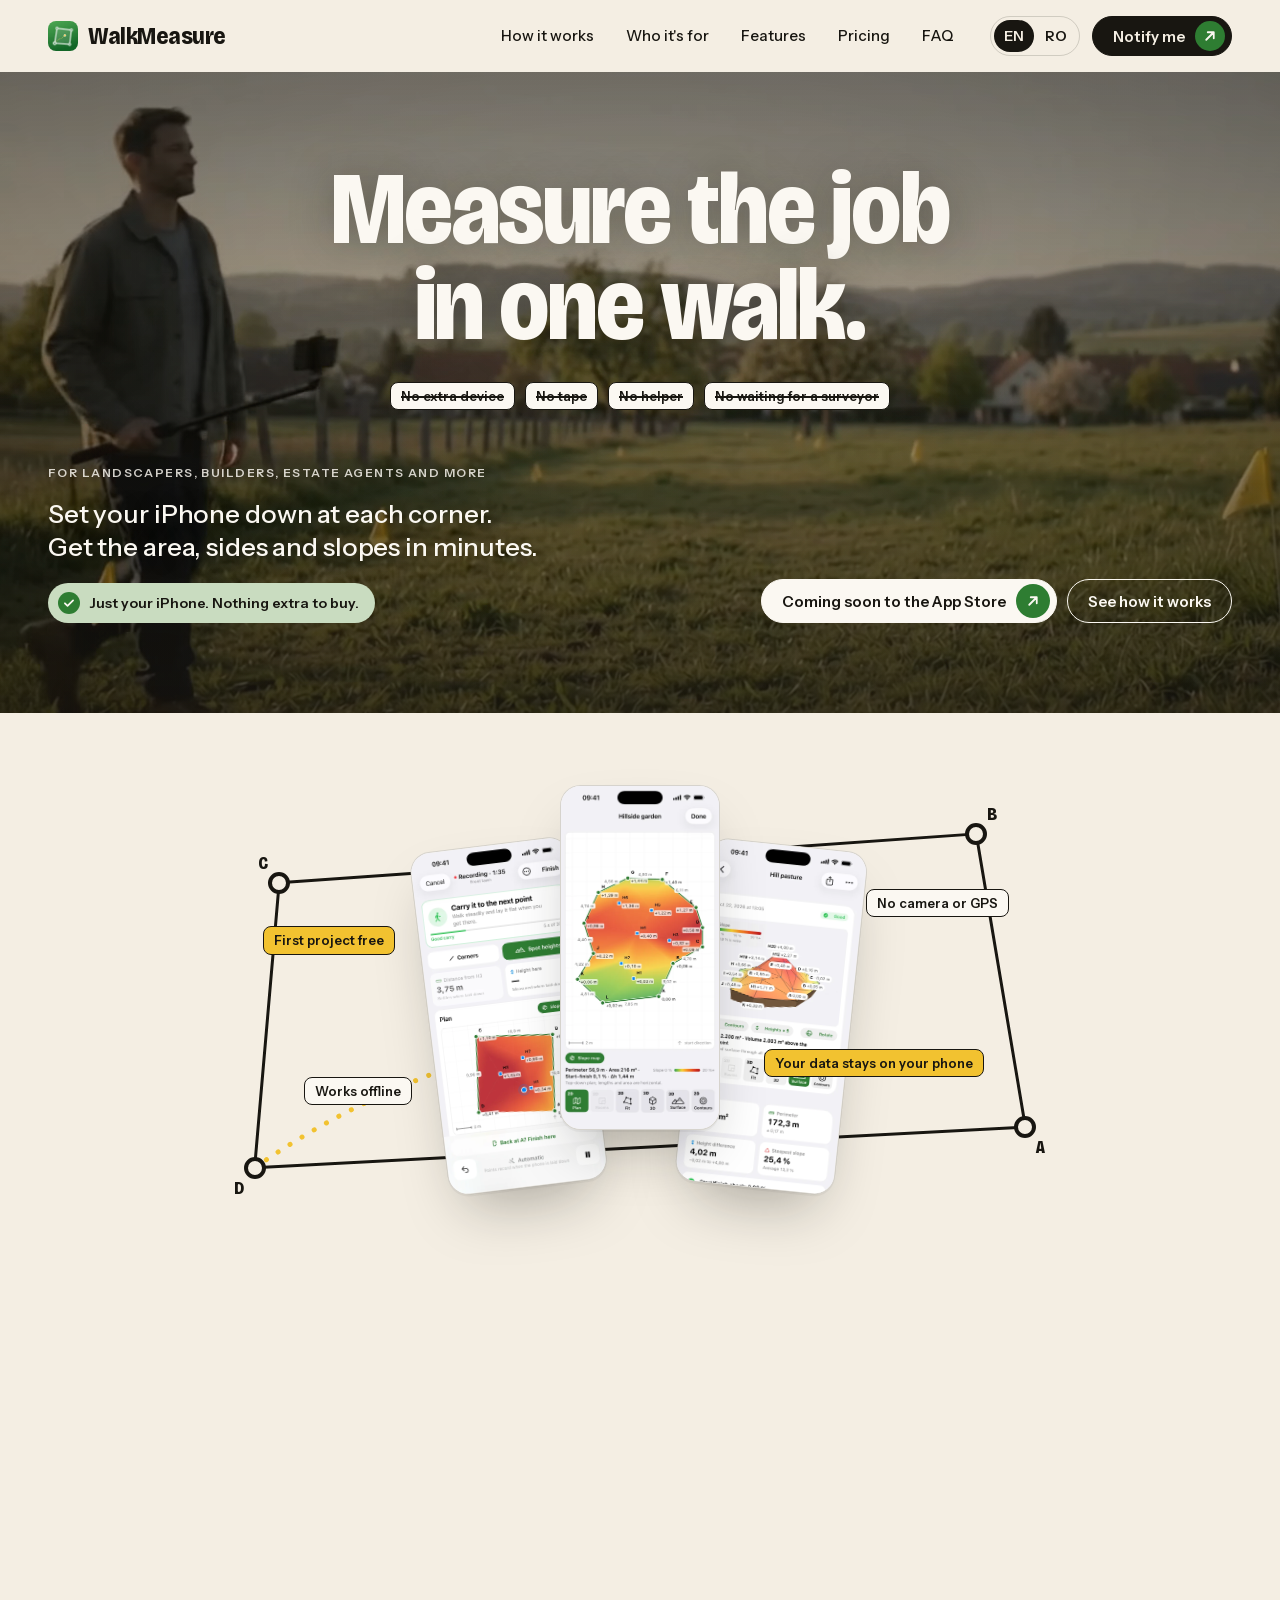
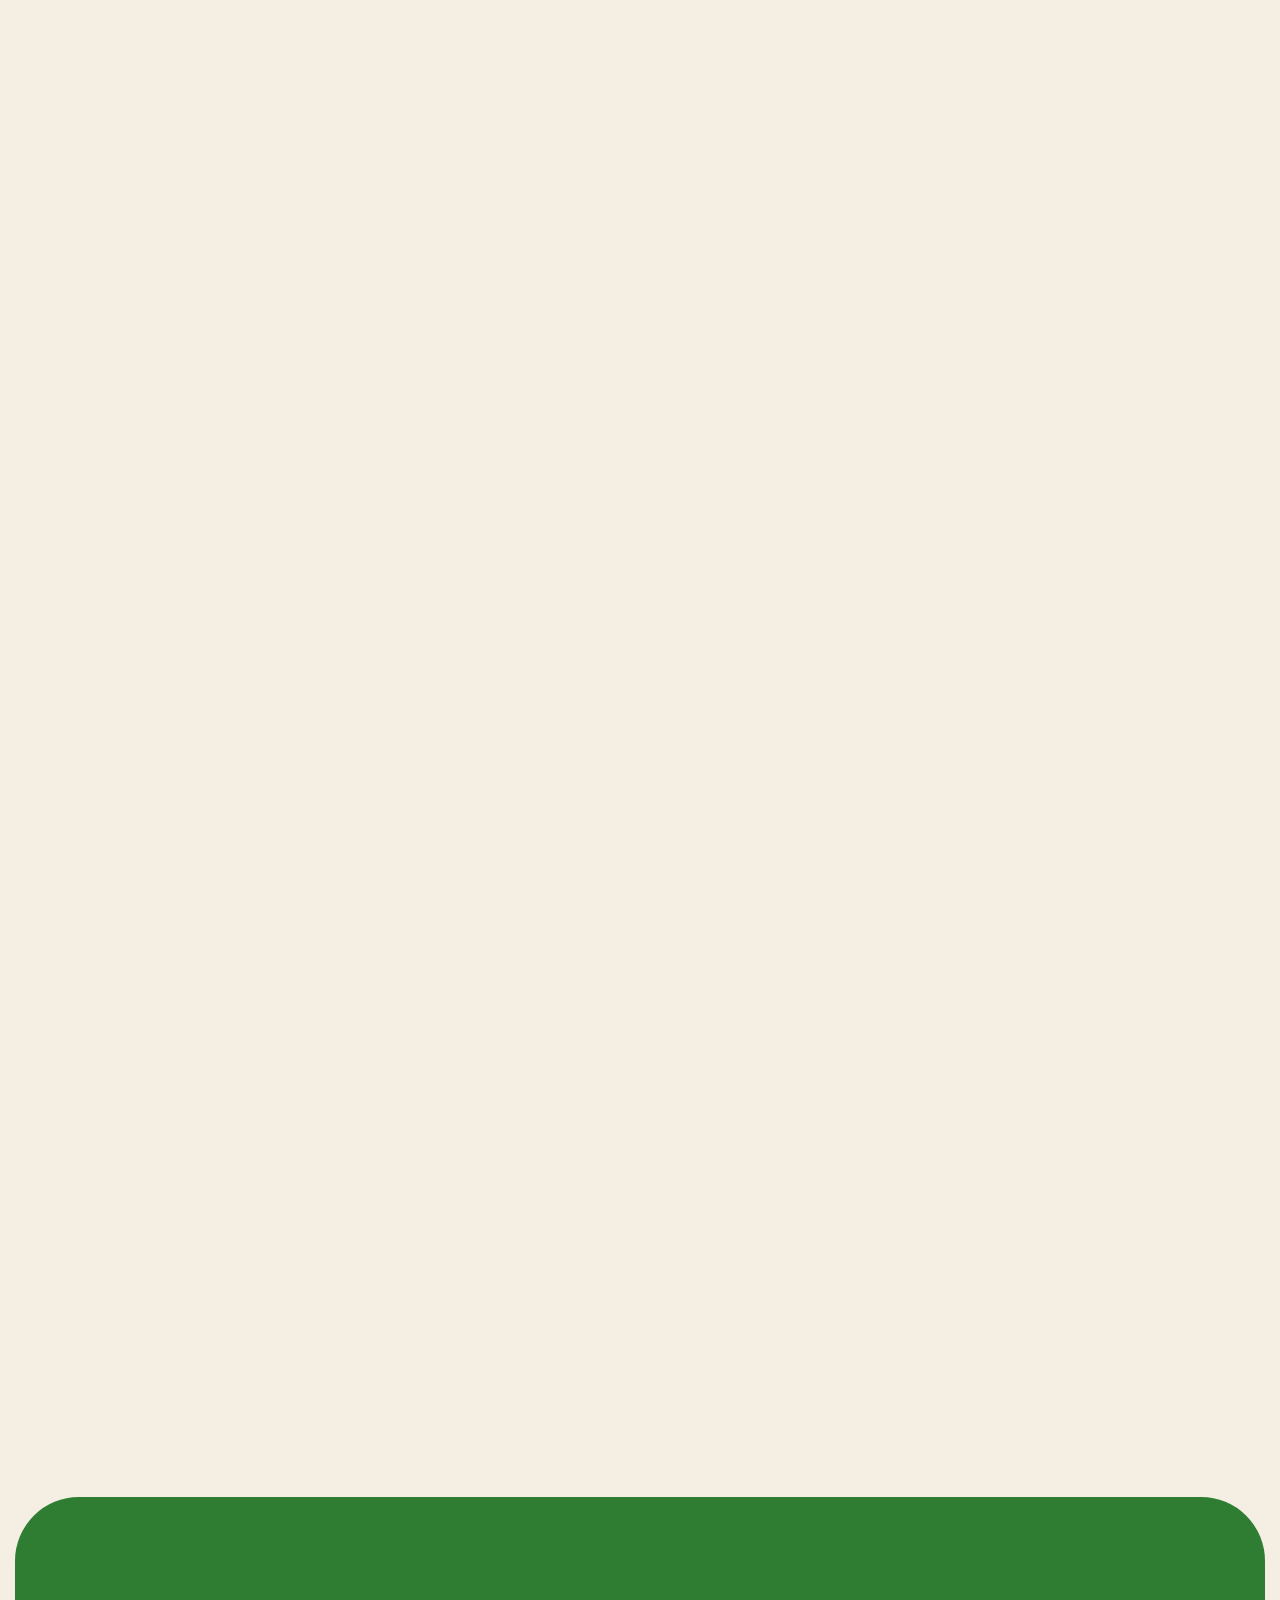
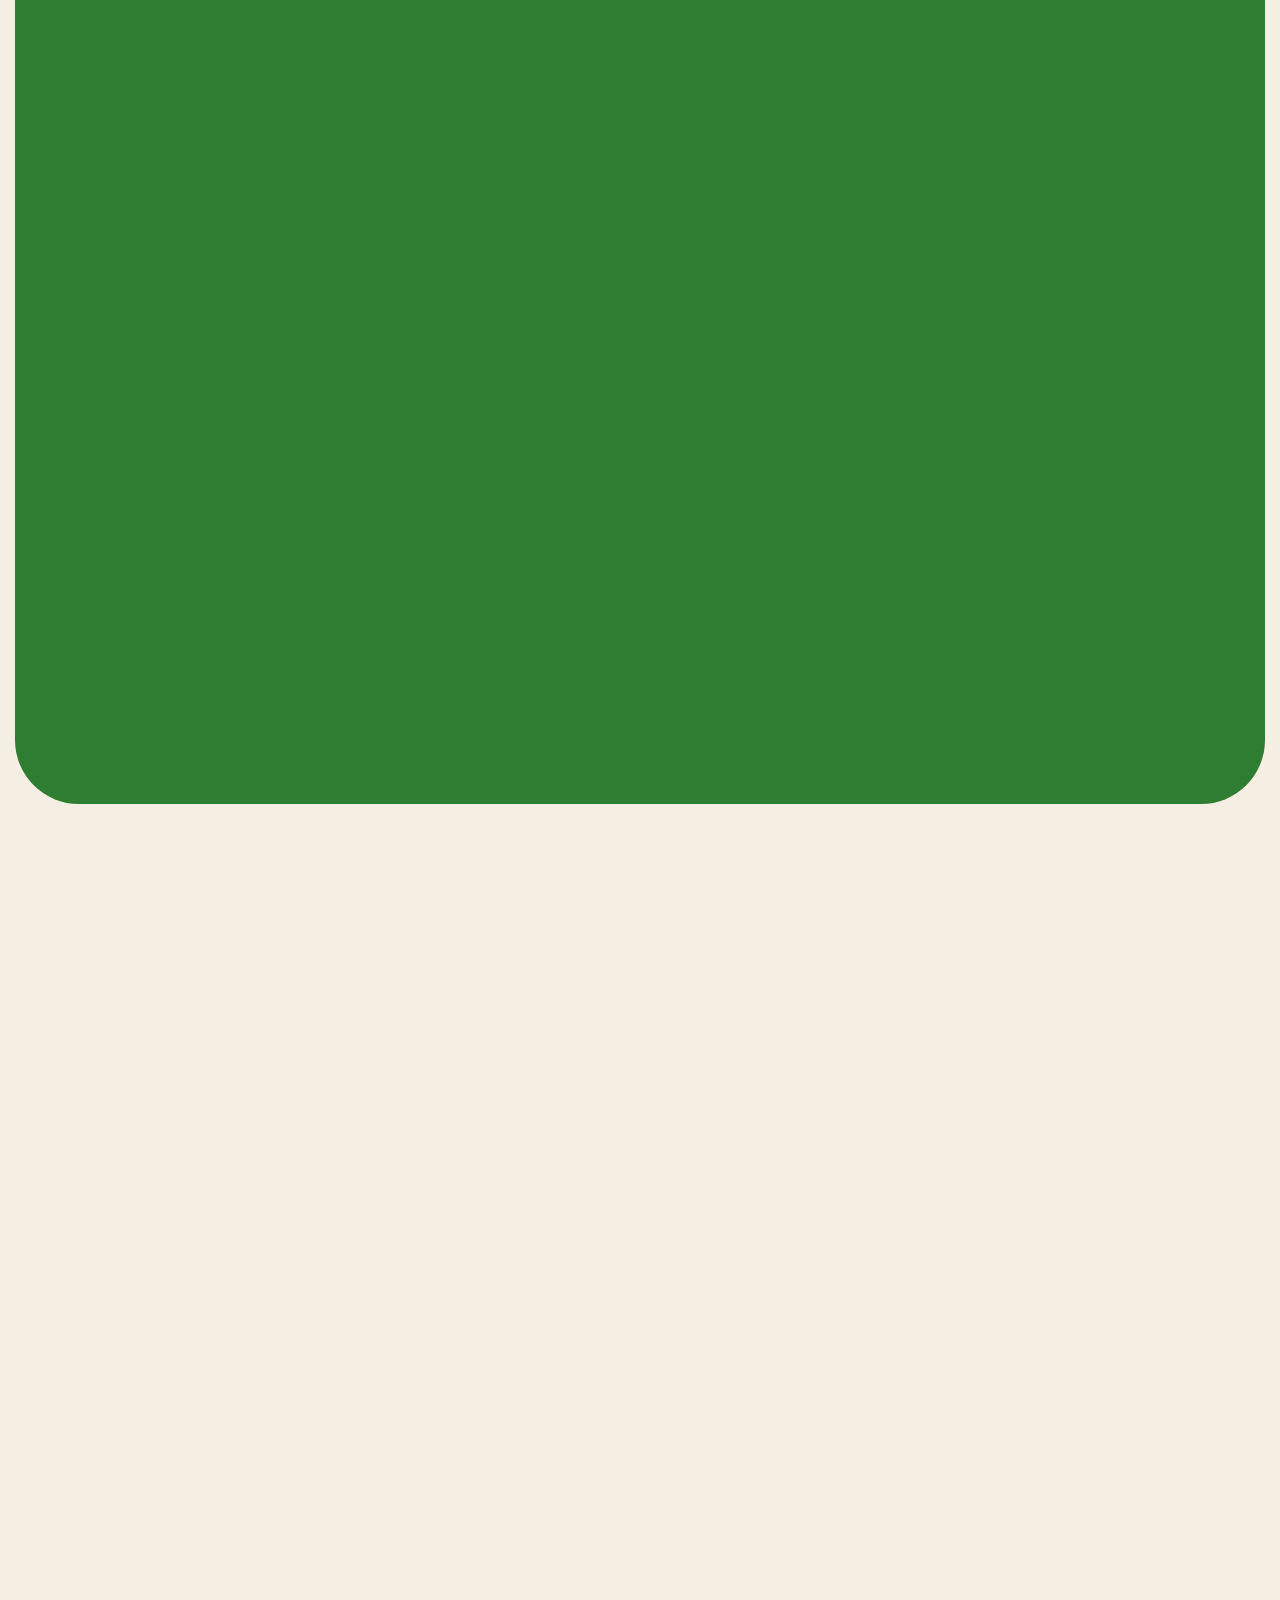
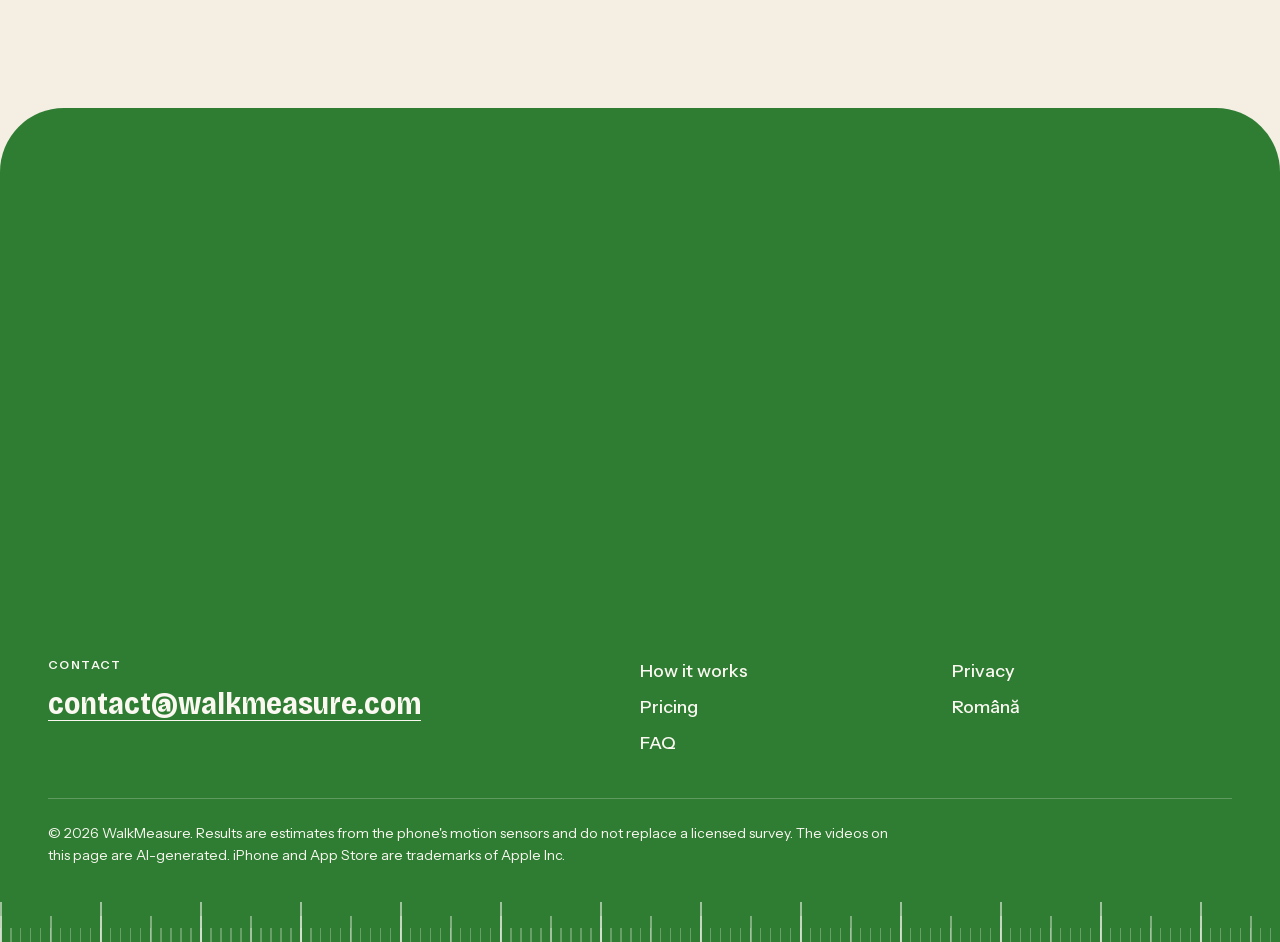
==== commit 507cbed8: "Website: move the AI-footage disclosure into the footer The "AI-generated" labels on the hero video " ====
--- a/index.html
+++ b/index.html
@@ -176,7 +176,6 @@
               </div>
             </div>
           </div>
-          <p class="hero-film-note">Background footage AI-generated.</p>
         </div>
 
         <div class="container">
@@ -1205,6 +1204,7 @@
         <p class="disclaimer">
           © <span data-year>2026</span> WalkMeasure. Results are estimates from
           the phone's motion sensors and do not replace a licensed survey.
+          The videos on this page are AI-generated.
           iPhone and App Store are trademarks of Apple Inc.
         </p>
       </div>
--- a/assets/styles.css
+++ b/assets/styles.css
@@ -270,10 +270,6 @@
 .hero-film .btn-primary { background: var(--card); border-color: var(--card); color: var(--ink); }
 .hero-film .btn-primary:hover { background: var(--green); border-color: var(--green); color: var(--on-green); }
 .hero-film :focus-visible { outline-color: var(--yellow); }
-.hero-film-note {
-  position: absolute; right: var(--gutter); bottom: 10px; margin: 0;
-  font: 500 11px/1.2 var(--text); letter-spacing: .02em; color: rgba(251, 248, 242, .7);
-}
 
 .hero-title { text-align: center; position: relative; }
 .hero h1 { color: var(--green); }
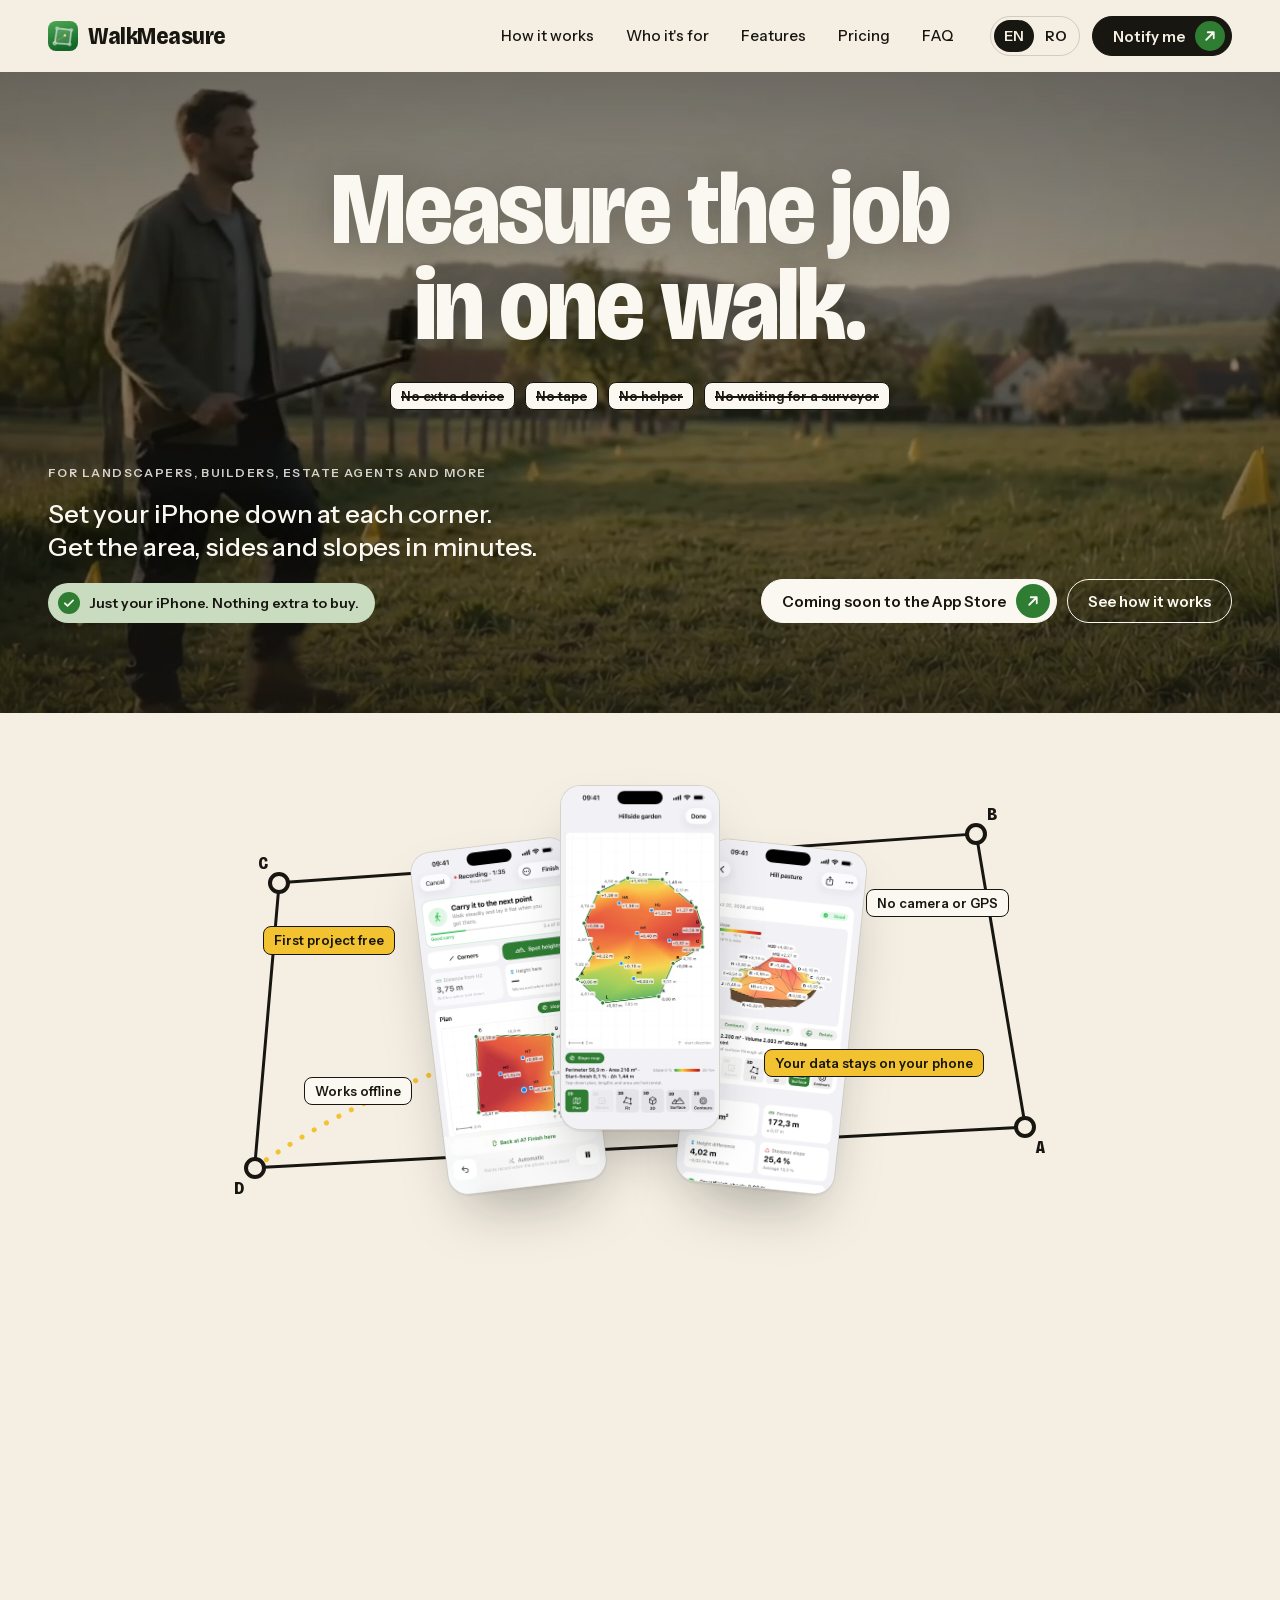
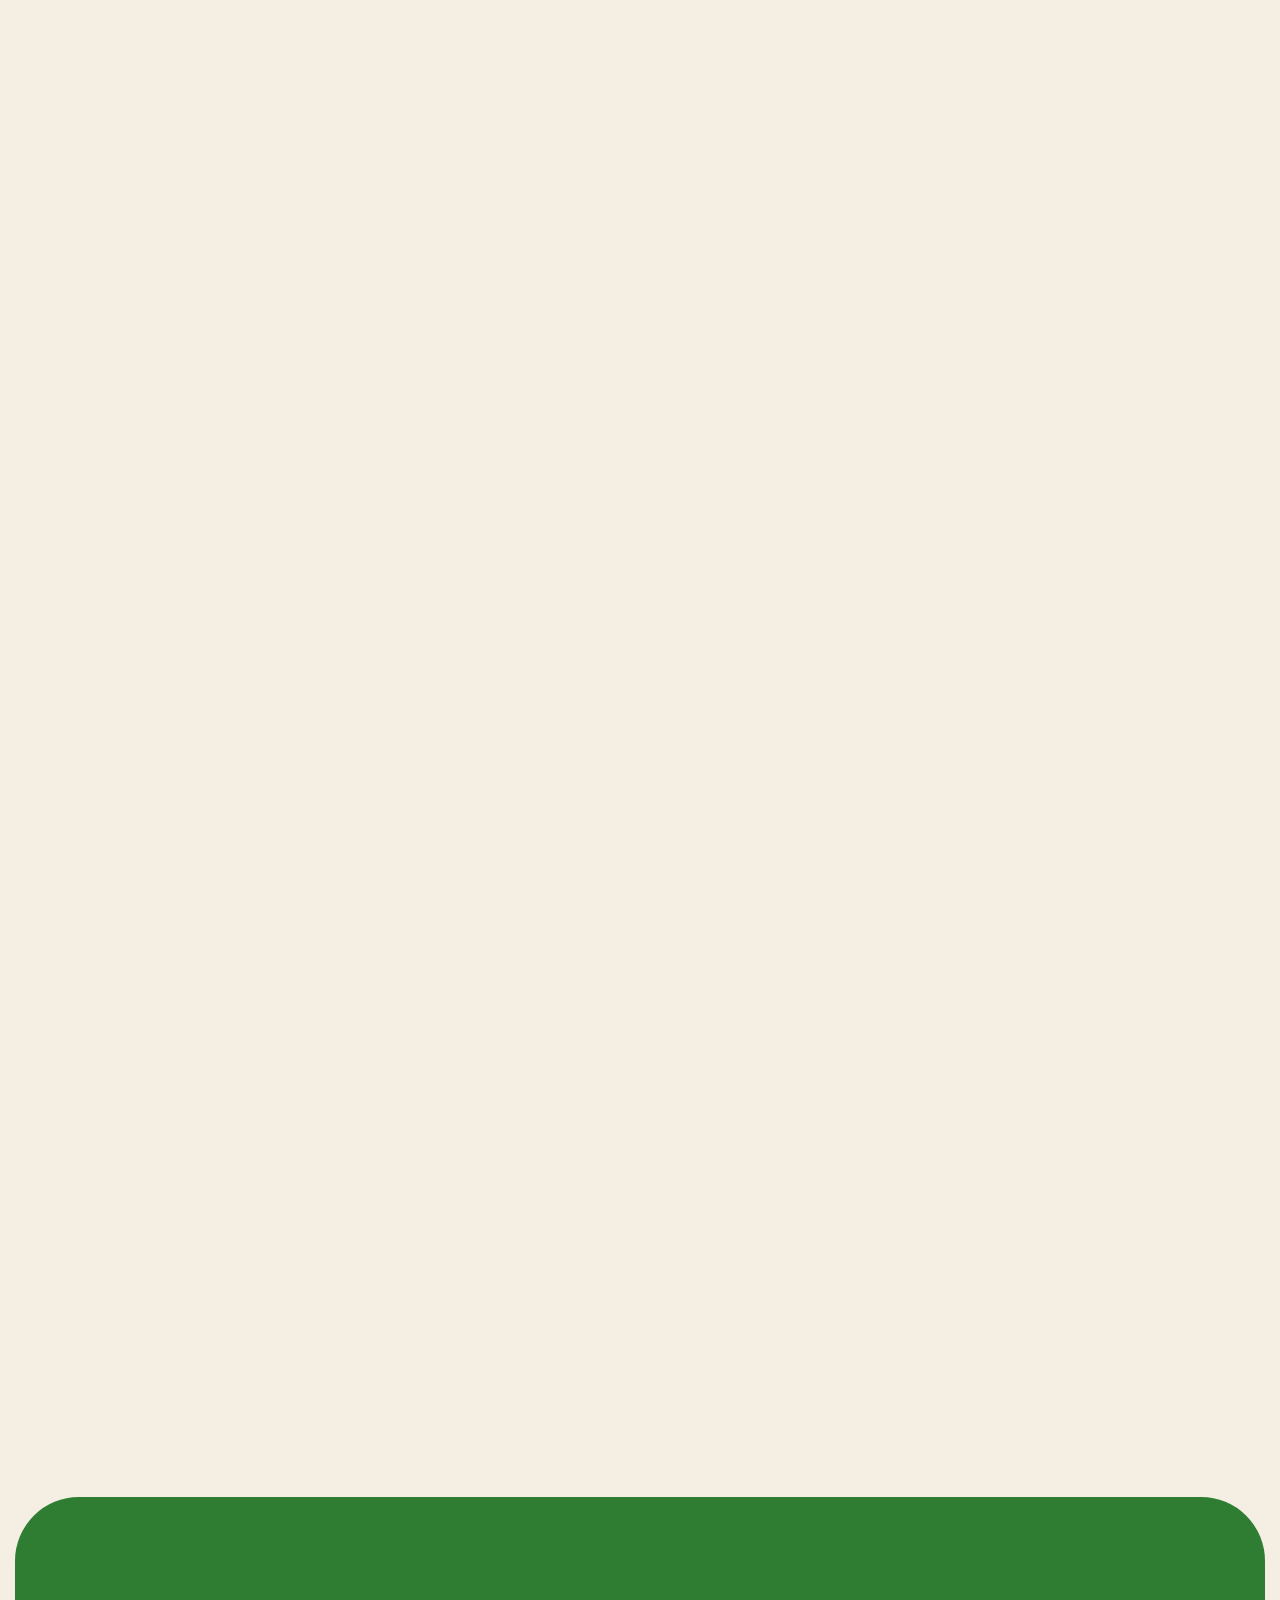
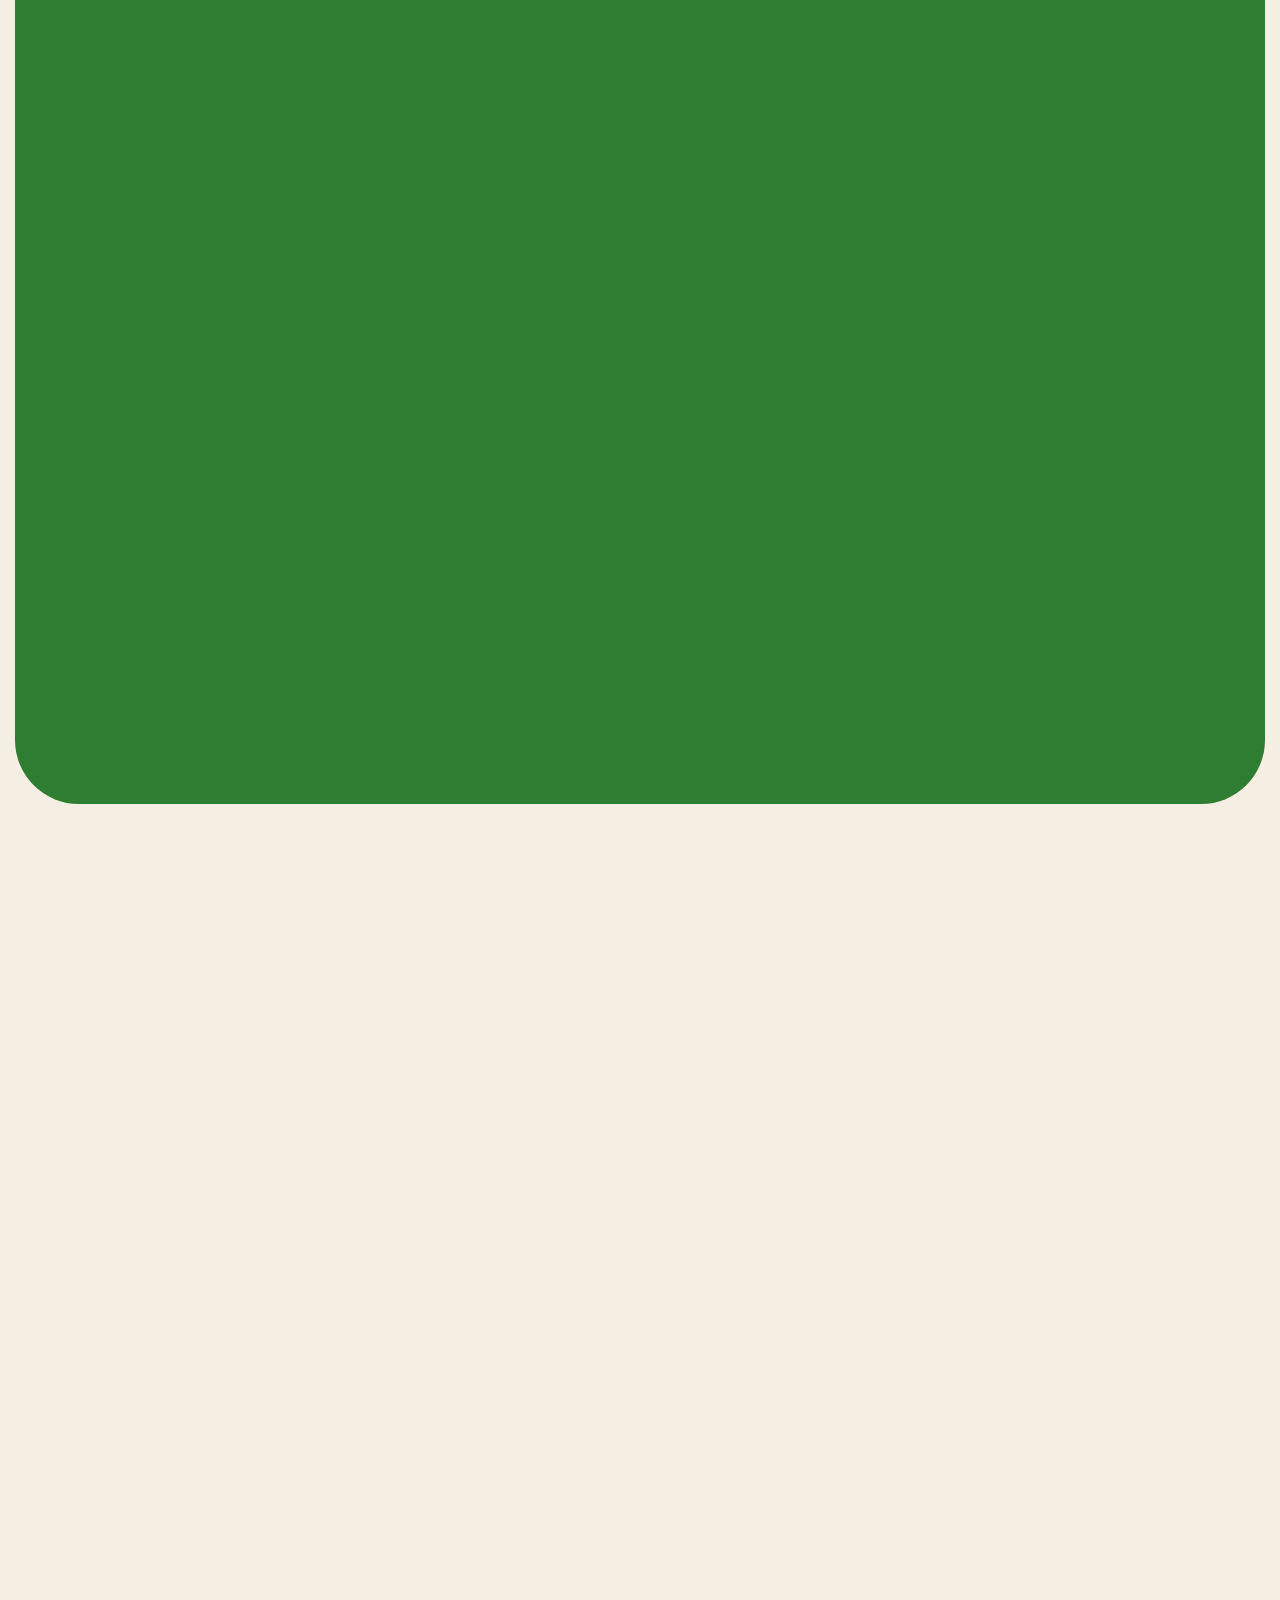
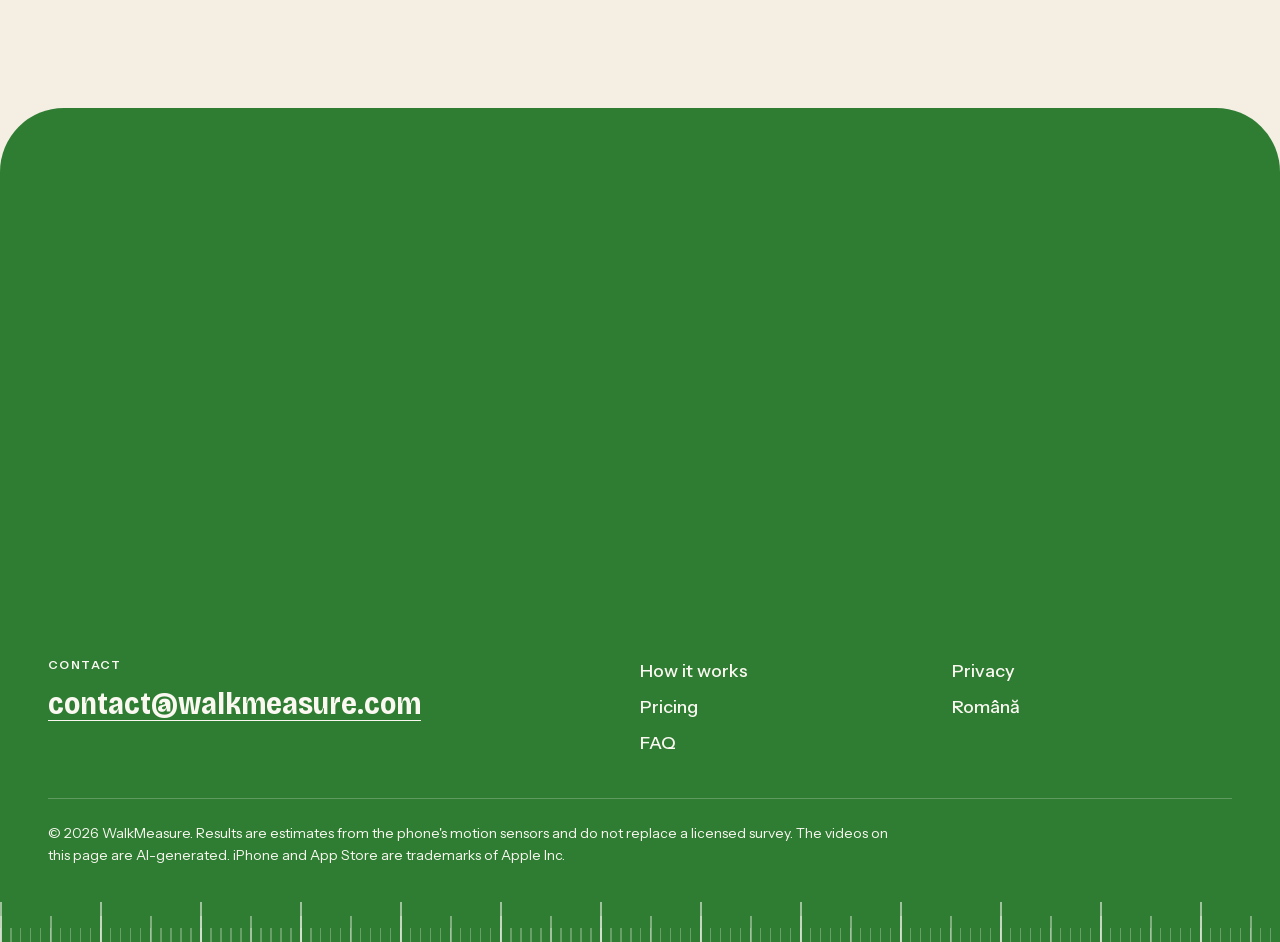
==== commit bddaee5e: "Website: "How it works" step clips with animated overlays The five SVG slides in the #how demo (EN a" ====
--- a/index.html
+++ b/index.html
@@ -54,8 +54,8 @@
       type="font/woff2"
       crossorigin
     />
-    <link rel="stylesheet" href="assets/styles.css?v=17" />
-    <script defer src="assets/site.js?v=17"></script>
+    <link rel="stylesheet" href="assets/styles.css?v=19" />
+    <script defer src="assets/site.js?v=19"></script>
   </head>
   <body>
     <a class="skip-link" href="#main">Skip to content</a>
@@ -636,18 +636,10 @@
           </div>
 
           <!--
-        THE PRESENTATION BELOW STANDS IN FOR THE VIDEO.
-        When the video is ready, replace the whole <div class="demo" ...> ... </div> block with, for example:
-
-        <div class="video">
-          <video src="assets/video/how-it-works.mp4" poster="assets/img/demo/1-stick.svg" controls playsinline preload="metadata"></video>
-        </div>
-
-        or, for YouTube (the no-cookie variant):
-
-        <div class="video">
-          <iframe src="https://www.youtube-nocookie.com/embed/VIDEO_ID" title="How WalkMeasure works" allow="encrypted-media; picture-in-picture" allowfullscreen loading="lazy"></iframe>
-        </div>
+        The steps are short clips (assets/video/how-1 … how-5), one per step, made with
+        scripts/encode-how-it-works.sh. site.js adds their sources and plays each clip once when
+        its step comes up; the poster (the clip's last frame) is what visitors who ask for less
+        motion or to save data see. Prompts: marketing/video/how-it-works/.
       -->
           <div
             class="demo reveal"
@@ -657,48 +649,240 @@
           >
             <div class="demo-stage">
               <figure class="slide active">
-                <img
-                  src="assets/img/demo/1-stick.svg"
-                  alt="The phone in a selfie stick's clamp, with the Selfie stick setting turned on"
-                  width="640"
-                  height="360"
-                />
+                <video
+                  data-clip="assets/video/how-1"
+                  poster="assets/video/how-1-poster.webp"
+                  muted
+                  playsinline
+                  disablepictureinpicture
+                  preload="none"
+                  width="1280"
+                  height="720"
+                  aria-label="Hands clipping the phone into a selfie stick's clamp"
+                ></video>
+                <svg class="ov" viewBox="0 0 1920 1080" preserveAspectRatio="xMidYMid slice" aria-hidden="true" focusable="false">
+                <g transform="translate(1340 320)">
+                  <g class="ov-sc">
+                    <g class="ov-snap" opacity="0">
+                      <animate attributeName="opacity" values="0;1;1;0" keyTimes="0;0.2;0.6;1" dur="0.45s" begin="0.25s" fill="freeze" />
+                      <animateTransform attributeName="transform" type="scale" values="0.8;1.1" dur="0.45s" begin="0.25s" fill="freeze" />
+                      <path class="ring" d="M-155 -56L-202 -74M-95 -135L-123 -176M0 -165V-215M95 -135L123 -176M155 -56L202 -74" />
+                      <path class="ray" d="M-155 -56L-202 -74M-95 -135L-123 -176M0 -165V-215M95 -135L123 -176M155 -56L202 -74" />
+                    </g>
+                  </g>
+                </g>
+                <g transform="translate(1860 60)">
+                  <g class="ov-sc">
+                    <g opacity="0">
+                      <animate attributeName="opacity" from="0" to="1" dur="0.25s" begin="0.75s" fill="freeze" />
+                      <animateTransform attributeName="transform" type="translate" values="0 -16;0 0" dur="0.3s" begin="0.75s" fill="freeze" />
+                      <g class="ov-tag" transform="translate(-444 0)">
+                        <rect class="ov-pill" width="444" height="104" rx="52" />
+                        <path class="ov-stick" d="M42 80l20-22" />
+                        <rect class="ov-phone" x="52" y="22" width="26" height="36" rx="6" />
+                        <text x="98" y="66">Selfie stick</text>
+                        <rect class="ov-track" x="328" y="27" width="88" height="50" rx="25" />
+                        <rect class="ov-track-on" x="328" y="27" width="88" height="50" rx="25" opacity="0">
+                          <animate attributeName="opacity" from="0" to="1" dur="0.2s" begin="1.3s" fill="freeze" />
+                        </rect>
+                        <circle class="ov-knob" cx="353" cy="52" r="19">
+                          <animate attributeName="cx" from="353" to="391" dur="0.2s" begin="1.3s" fill="freeze" />
+                        </circle>
+                      </g>
+                    </g>
+                  </g>
+                </g>
+                </svg>
               </figure>
               <figure class="slide">
-                <img
-                  src="assets/img/demo/2-place.svg"
-                  alt="The phone lying flat on the ground at the first corner, held still for a second"
-                  width="640"
-                  height="360"
-                  loading="lazy"
-                />
+                <video
+                  data-clip="assets/video/how-2"
+                  poster="assets/video/how-2-poster.webp"
+                  muted
+                  playsinline
+                  disablepictureinpicture
+                  preload="none"
+                  width="1280"
+                  height="720"
+                  aria-label="The selfie stick lowers the phone to lie flat on the ground at the first corner"
+                ></video>
+                <svg class="ov" viewBox="0 0 1920 1080" preserveAspectRatio="xMidYMid slice" aria-hidden="true" focusable="false">
+                <g transform="translate(1354 961)">
+                  <g class="ov-sc">
+                    <circle class="ov-buzz" r="28" opacity="0">
+                      <animate attributeName="r" from="28" to="100" dur="0.42s" begin="2.5s" fill="freeze" />
+                      <animate attributeName="opacity" from="1" to="0" dur="0.42s" begin="2.5s" fill="freeze" />
+                    </circle>
+                    <g class="ov-corner" opacity="0">
+                      <set attributeName="opacity" to="1" begin="2.5s" fill="freeze" />
+                      <animateTransform attributeName="transform" type="scale" values="0.3;1.2;1" keyTimes="0;0.6;1" dur="0.3s" begin="2.5s" fill="freeze" />
+                      <circle r="28" />
+                      <text x="44" y="-26">A</text>
+                    </g>
+                  </g>
+                </g>
+                </svg>
+              </figure>
+              <figure class="slide" data-buzz="0.45">
+                <video
+                  data-clip="assets/video/how-3"
+                  poster="assets/video/how-3-poster.webp"
+                  muted
+                  playsinline
+                  disablepictureinpicture
+                  preload="none"
+                  width="1280"
+                  height="720"
+                  aria-label="A hand on the selfie stick's handle, feeling the buzz"
+                ></video>
+                <svg class="ov" viewBox="0 0 1920 1080" preserveAspectRatio="xMidYMid slice" aria-hidden="true" focusable="false">
+                <g transform="translate(930 470)">
+                    <circle class="ov-ripple" r="150" stroke-width="16" opacity="0">
+                      <animate attributeName="r" from="150" to="560" dur="0.7s" begin="0.45s" fill="freeze" />
+                      <animate attributeName="stroke-width" from="16" to="4" dur="0.7s" begin="0.45s" fill="freeze" />
+                      <animate attributeName="opacity" from="0.95" to="0" dur="0.7s" begin="0.45s" fill="freeze" />
+                    </circle>
+                    <circle class="ov-ripple" r="150" stroke-width="16" opacity="0">
+                      <animate attributeName="r" from="150" to="560" dur="0.7s" begin="0.6s" fill="freeze" />
+                      <animate attributeName="stroke-width" from="16" to="4" dur="0.7s" begin="0.6s" fill="freeze" />
+                      <animate attributeName="opacity" from="0.95" to="0" dur="0.7s" begin="0.6s" fill="freeze" />
+                    </circle>
+                    <circle class="ov-ripple" r="150" stroke-width="16" opacity="0">
+                      <animate attributeName="r" from="150" to="560" dur="0.7s" begin="0.75s" fill="freeze" />
+                      <animate attributeName="stroke-width" from="16" to="4" dur="0.7s" begin="0.75s" fill="freeze" />
+                      <animate attributeName="opacity" from="0.95" to="0" dur="0.7s" begin="0.75s" fill="freeze" />
+                    </circle>
+                </g>
+                <g transform="translate(1860 60)">
+                  <g class="ov-sc">
+                    <g opacity="0">
+                      <animate attributeName="opacity" from="0" to="1" dur="0.25s" begin="0.95s" fill="freeze" />
+                      <animateTransform attributeName="transform" type="translate" values="0 -16;0 0" dur="0.3s" begin="0.95s" fill="freeze" />
+                      <g class="ov-tag" transform="translate(-451 0)">
+                        <rect class="ov-pill" width="451" height="104" rx="52" />
+                        <circle class="ov-ok" cx="54" cy="52" r="26" />
+                        <path class="ov-tick" d="M42 53l8 8 15-17" />
+                        <text x="98" y="66">Point A recorded</text>
+                      </g>
+                    </g>
+                  </g>
+                </g>
+                </svg>
               </figure>
               <figure class="slide">
-                <img
-                  src="assets/img/demo/3-buzz.svg"
-                  alt="The phone buzzes and the vibration is felt in the selfie stick's handle"
-                  width="640"
-                  height="360"
-                  loading="lazy"
-                />
+                <video
+                  data-clip="assets/video/how-4"
+                  poster="assets/video/how-4-poster.webp"
+                  muted
+                  playsinline
+                  disablepictureinpicture
+                  preload="none"
+                  width="1280"
+                  height="720"
+                  aria-label="The phone carried on the stick to the next point"
+                ></video>
+                <svg class="ov" viewBox="0 0 1920 1080" preserveAspectRatio="xMidYMid slice" aria-hidden="true" focusable="false">
+                <g>
+                  <animateTransform attributeName="transform" type="translate" values="0 0;-110 -7" dur="1.29s" fill="freeze" />
+                  <g class="ov-walk">
+                    <line class="ring" x1="410" y1="766" x2="410" y2="766">
+                      <animate attributeName="x2" values="410;1303;1386;1536;1645" keyTimes="0;0.26;0.64;0.78;1" dur="1.29s" begin="0s" fill="freeze" />
+                      <animate attributeName="y2" values="766;986;994;999;1005" keyTimes="0;0.26;0.64;0.78;1" dur="1.29s" begin="0s" fill="freeze" />
+                    </line>
+                    <line class="dot" x1="410" y1="766" x2="410" y2="766">
+                      <animate attributeName="x2" values="410;1303;1386;1536;1645" keyTimes="0;0.26;0.64;0.78;1" dur="1.29s" begin="0s" fill="freeze" />
+                      <animate attributeName="y2" values="766;986;994;999;1005" keyTimes="0;0.26;0.64;0.78;1" dur="1.29s" begin="0s" fill="freeze" />
+                    </line>
+                  </g>
+                  <g transform="translate(410 766)">
+                    <g class="ov-sc">
+                      <g class="ov-corner">
+                        <circle r="28" />
+                        <text x="44" y="-26">A</text>
+                      </g>
+                    </g>
+                  </g>
+                </g>
+                </svg>
               </figure>
               <figure class="slide">
-                <img
-                  src="assets/img/demo/4-carry.svg"
-                  alt="The phone is carried at least a meter to the next point"
-                  width="640"
-                  height="360"
-                  loading="lazy"
-                />
-              </figure>
-              <figure class="slide">
-                <img
-                  src="assets/img/demo/5-result.svg"
-                  alt="The outline closed at the starting point, with the area worked out"
-                  width="640"
-                  height="360"
-                  loading="lazy"
-                />
+                <video
+                  data-clip="assets/video/how-5"
+                  poster="assets/video/how-5-poster.webp"
+                  muted
+                  playsinline
+                  disablepictureinpicture
+                  preload="none"
+                  width="1280"
+                  height="720"
+                  aria-label="Walking back to the starting corner to close the outline"
+                ></video>
+                <svg class="ov" viewBox="0 0 1920 1080" preserveAspectRatio="xMidYMid slice" aria-hidden="true" focusable="false">
+                <g class="ov-walk">
+                  <line class="ring" x1="245" y1="902" x2="245" y2="902">
+                    <animate attributeName="x2" values="245;405;500;560;590;615;680;730" keyTimes="0;0.15;0.3;0.44;0.59;0.74;0.89;1" dur="1.13s" begin="0s" fill="freeze" />
+                    <animate attributeName="y2" values="902;910.5;915.6;918.8;920.4;921.7;925.1;927.8" keyTimes="0;0.15;0.3;0.44;0.59;0.74;0.89;1" dur="1.13s" begin="0s" fill="freeze" />
+                  </line>
+                  <line class="dot" x1="245" y1="902" x2="245" y2="902">
+                    <animate attributeName="x2" values="245;405;500;560;590;615;680;730" keyTimes="0;0.15;0.3;0.44;0.59;0.74;0.89;1" dur="1.13s" begin="0s" fill="freeze" />
+                    <animate attributeName="y2" values="902;910.5;915.6;918.8;920.4;921.7;925.1;927.8" keyTimes="0;0.15;0.3;0.44;0.59;0.74;0.89;1" dur="1.13s" begin="0s" fill="freeze" />
+                  </line>
+                </g>
+                <g class="ov-walk" opacity="0">
+                  <set attributeName="opacity" to="1" begin="1.35s" fill="freeze" />
+                  <line class="ring" x1="915" y1="937.6" x2="915" y2="937.6">
+                    <animate attributeName="x2" values="915;1326" keyTimes="0;1" dur="0.5s" begin="1.35s" fill="freeze" />
+                    <animate attributeName="y2" values="937.6;959.5" keyTimes="0;1" dur="0.5s" begin="1.35s" fill="freeze" />
+                  </line>
+                  <line class="dot" x1="915" y1="937.6" x2="915" y2="937.6">
+                    <animate attributeName="x2" values="915;1326" keyTimes="0;1" dur="0.5s" begin="1.35s" fill="freeze" />
+                    <animate attributeName="y2" values="937.6;959.5" keyTimes="0;1" dur="0.5s" begin="1.35s" fill="freeze" />
+                  </line>
+                </g>
+                <g transform="translate(245 902)">
+                  <g class="ov-sc">
+                    <g class="ov-corner">
+                      <circle r="28" />
+                      <text x="44" y="-26">D</text>
+                    </g>
+                  </g>
+                </g>
+                <g transform="translate(1354 961)">
+                  <g class="ov-sc">
+                    <g class="ov-corner">
+                      <circle r="28" />
+                      <text x="44" y="-26">A</text>
+                    </g>
+                  </g>
+                </g>
+                <g transform="translate(1354 961)">
+                  <g class="ov-sc">
+                    <circle class="ov-buzz" r="28" opacity="0">
+                      <animate attributeName="r" from="28" to="100" dur="0.42s" begin="1.85s" fill="freeze" />
+                      <animate attributeName="opacity" from="1" to="0" dur="0.42s" begin="1.85s" fill="freeze" />
+                    </circle>
+                    <g opacity="0">
+                      <set attributeName="opacity" to="1" begin="1.85s" fill="freeze" />
+                      <animateTransform attributeName="transform" type="scale" values="0.6;1.15;1" keyTimes="0;0.6;1" dur="0.3s" begin="1.85s" fill="freeze" />
+                      <circle class="ov-done" r="50" />
+                    </g>
+                  </g>
+                </g>
+                <g transform="translate(1860 60)">
+                  <g class="ov-sc">
+                    <g opacity="0">
+                      <animate attributeName="opacity" from="0" to="1" dur="0.25s" begin="2.15s" fill="freeze" />
+                      <animateTransform attributeName="transform" type="translate" values="0 -16;0 0" dur="0.3s" begin="2.15s" fill="freeze" />
+                      <g class="ov-tag" transform="translate(-406 0)">
+                        <rect class="ov-pill" width="406" height="104" rx="52" />
+                        <circle class="ov-ok" cx="54" cy="52" r="26" />
+                        <path class="ov-tick" d="M42 53l8 8 15-17" />
+                        <text x="98" y="66">Closed outline</text>
+                      </g>
+                    </g>
+                  </g>
+                </g>
+                </svg>
               </figure>
               <div class="demo-progress"><span></span></div>
             </div>
--- a/assets/styles.css
+++ b/assets/styles.css
@@ -473,11 +473,63 @@
 }
 .slide { position: absolute; inset: 0; margin: 0; opacity: 0; transition: opacity .6s ease; }
 .slide.active { opacity: 1; }
-.slide img { width: 100%; height: 100%; object-fit: cover; }
-.demo-progress { position: absolute; left: 20px; right: 20px; bottom: 16px; height: 4px; border-radius: 4px; background: rgba(24, 22, 17, .14); overflow: hidden; }
-.demo-progress span { display: block; height: 100%; width: 0; background: var(--ink); }
+.slide img, .slide video { display: block; width: 100%; height: 100%; object-fit: cover; }
+/* Light, so it reads over grass and sky alike. */
+.demo-progress { position: absolute; left: 20px; right: 20px; bottom: 16px; height: 4px; border-radius: 4px; background: rgba(251, 248, 242, .38); overflow: hidden; }
+.demo-progress span { display: block; height: 100%; width: 0; background: var(--card); }
 .demo.playing .demo-progress span { animation: progress 5s linear forwards; }
 @keyframes progress { to { width: 100%; } }
+/* Overlays on the clips, in the videos' overlay style: walk line, corners, buzz rings, tags.
+   SVG at the footage's own 1920 × 1080, timed with SMIL. site.js starts each step's timeline
+   with its clip, and shows the end state (which matches the poster) when there's no motion. */
+.ov { position: absolute; inset: 0; width: 100%; height: 100%; pointer-events: none; --ov-k: 1; }
+.ov-sc { transform: scale(var(--ov-k)); }
+.ov-pill { fill: var(--card); stroke: var(--ink); stroke-width: 4; }
+.ov-tag text { font: 600 40px/1 var(--text); fill: var(--ink); }
+.ov-ok { fill: var(--green); }
+.ov-tick { fill: none; stroke: var(--card); stroke-width: 7; stroke-linecap: round; stroke-linejoin: round; }
+.ov-stick { fill: none; stroke: var(--ink); stroke-width: 8; stroke-linecap: round; }
+.ov-phone { fill: var(--ink); }
+.ov-track { fill: #d8d0c0; }
+.ov-track-on { fill: var(--green); }
+.ov-knob { fill: #fff; stroke: rgba(24, 22, 17, .2); stroke-width: 2; }
+.ov-snap path { fill: none; stroke-linecap: round; }
+.ov-snap .ring { stroke: var(--ink); stroke-width: 20; }
+.ov-snap .ray { stroke: var(--yellow); stroke-width: 12; }
+.ov-buzz { fill: none; stroke: var(--yellow); stroke-width: 10; }
+.ov-ripple { fill: none; stroke: var(--yellow); }
+.ov-corner circle { fill: var(--paper); stroke: var(--ink); stroke-width: 11; }
+.ov-corner text {
+  font: 800 60px/1 var(--display); font-stretch: 82%; fill: var(--ink);
+  stroke: var(--paper); stroke-width: 10px; stroke-linejoin: round; paint-order: stroke;
+}
+.ov-done { fill: none; stroke: var(--ink); stroke-width: 8; }
+.ov-walk line { stroke-linecap: round; stroke-dasharray: 0 44; }
+.ov-walk .ring { stroke: var(--ink); stroke-width: 30; }
+.ov-walk .dot { stroke: var(--yellow); stroke-width: 20; }
+/* On the buzz, the picture shakes for a moment with the handle. */
+.slide video.ov-shake { animation: ov-shake .3s linear; }
+@keyframes ov-shake {
+  0%, 100% { transform: scale(1.008); }
+  20% { transform: scale(1.008) translate(-3px, 1px); }
+  40% { transform: scale(1.008) translate(3px, -1px); }
+  60% { transform: scale(1.008) translate(-2px, -1px); }
+  80% { transform: scale(1.008) translate(2px, 1px); }
+}
+/* Smaller pictures get bigger marks, so they stay legible. */
+@media (min-width: 1000px) and (max-width: 1199.98px) { .ov { --ov-k: 1.15; } }
+@media (max-width: 599.98px) {
+  .ov { --ov-k: 1.5; }
+  .ov-walk line { stroke-dasharray: 0 62; }
+  .ov-walk .ring { stroke-width: 44; }
+  .ov-walk .dot { stroke-width: 30; }
+}
+@media (max-width: 429.98px) {
+  .ov { --ov-k: 1.9; }
+  .ov-walk line { stroke-dasharray: 0 78; }
+  .ov-walk .ring { stroke-width: 54; }
+  .ov-walk .dot { stroke-width: 38; }
+}
 
 .slide-caption { list-style: none; counter-reset: step; }
 .slide-caption p {
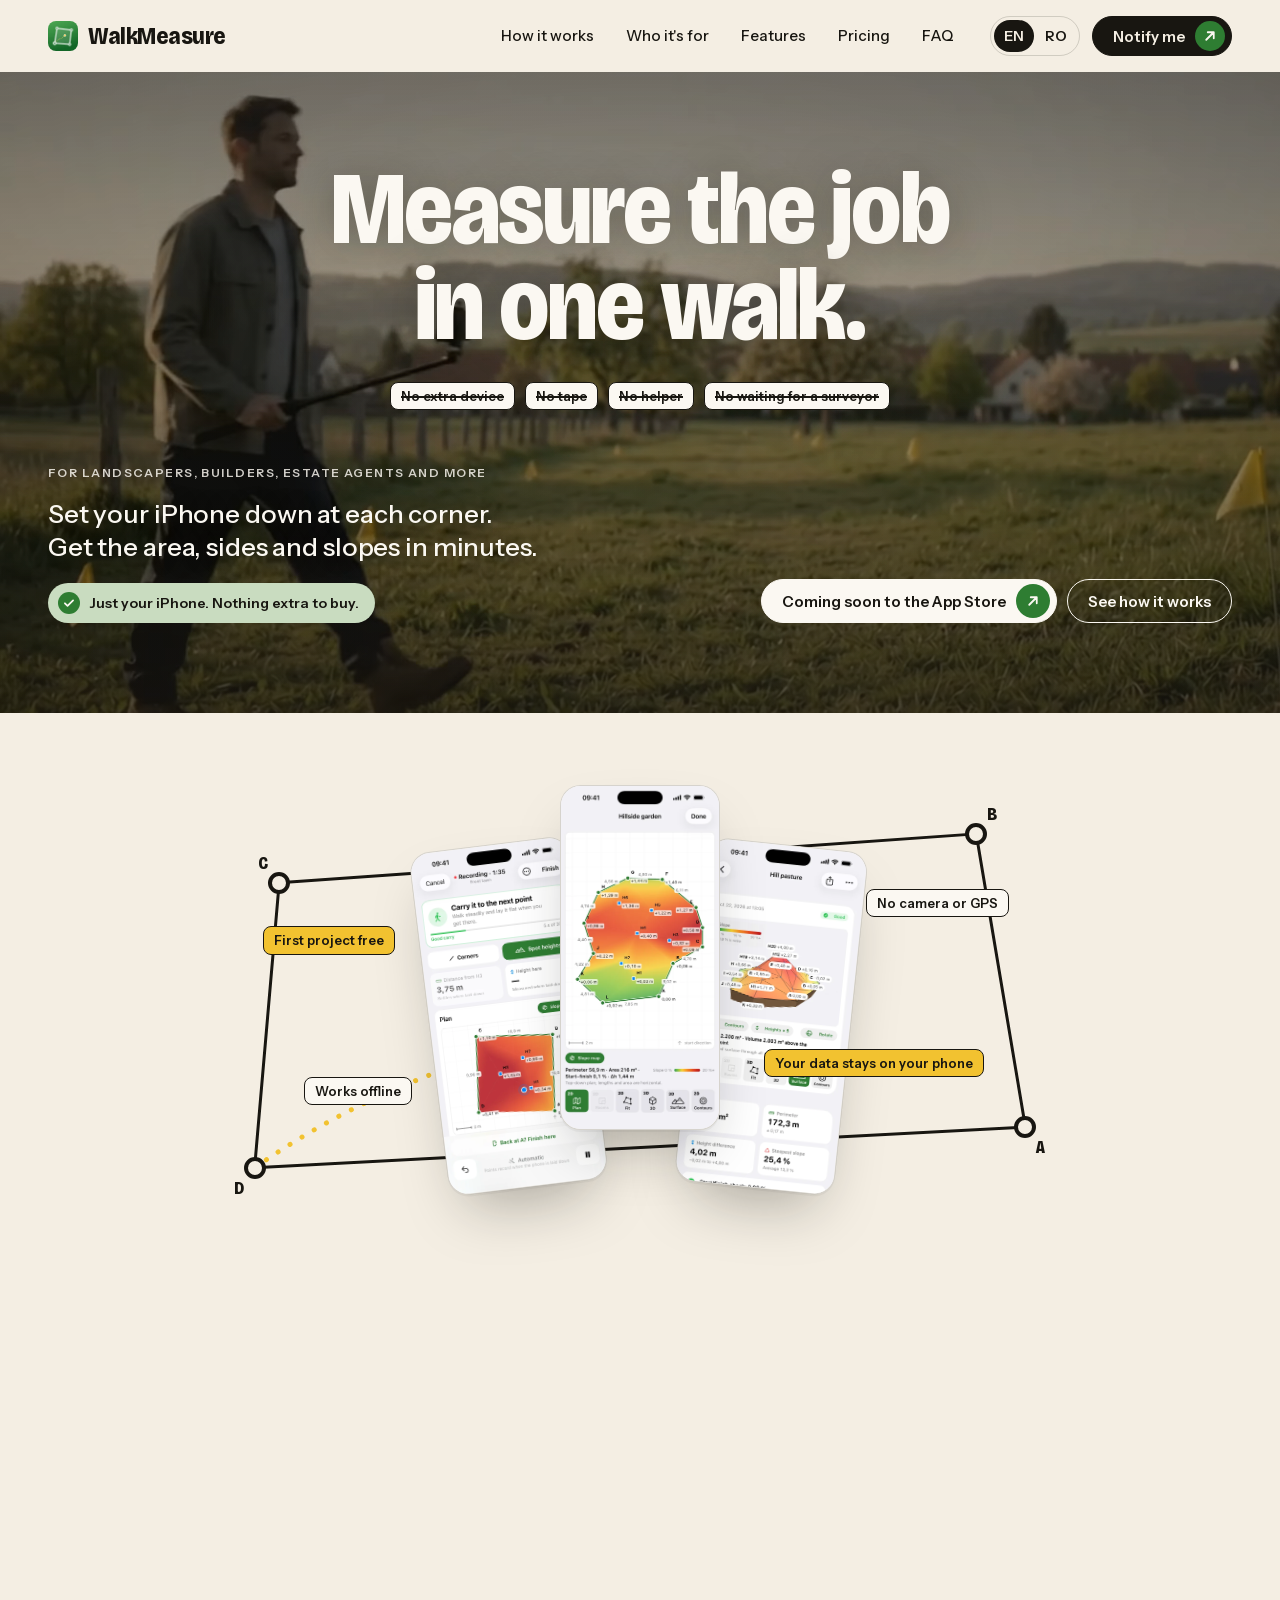
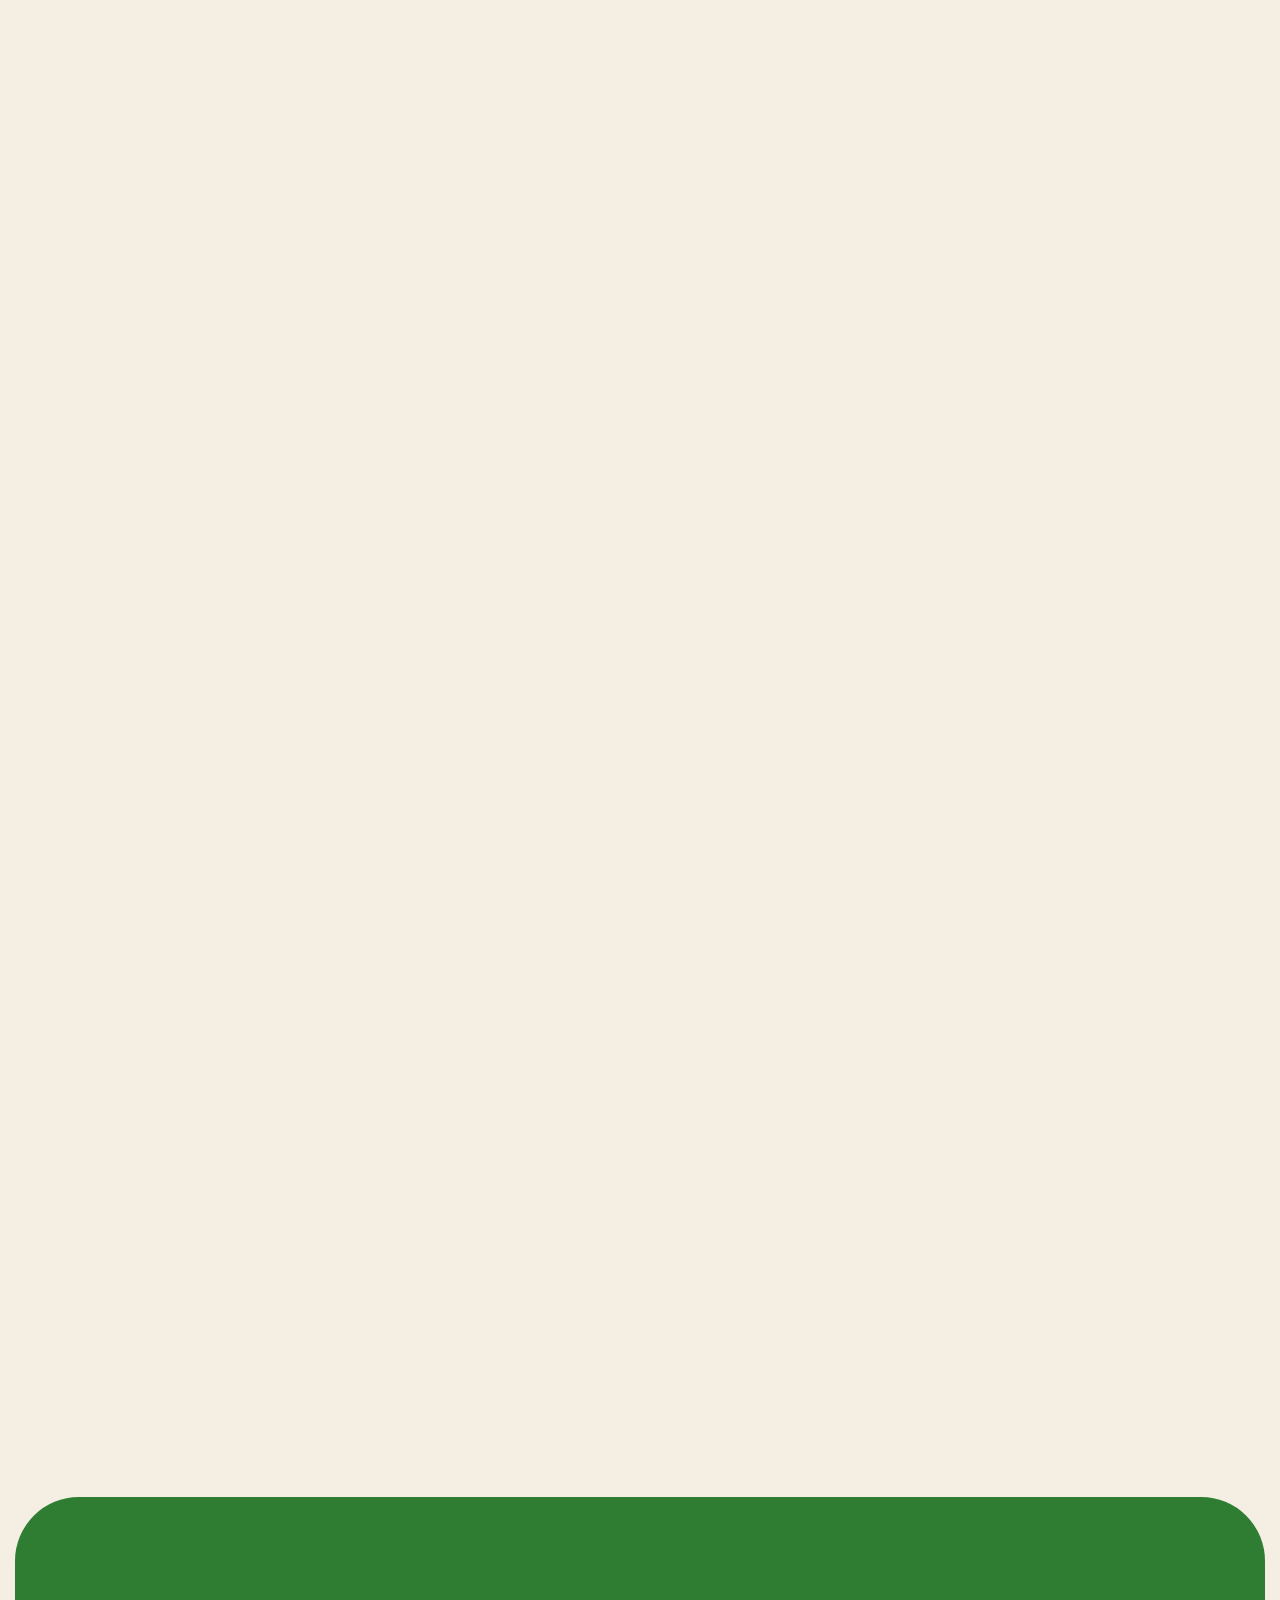
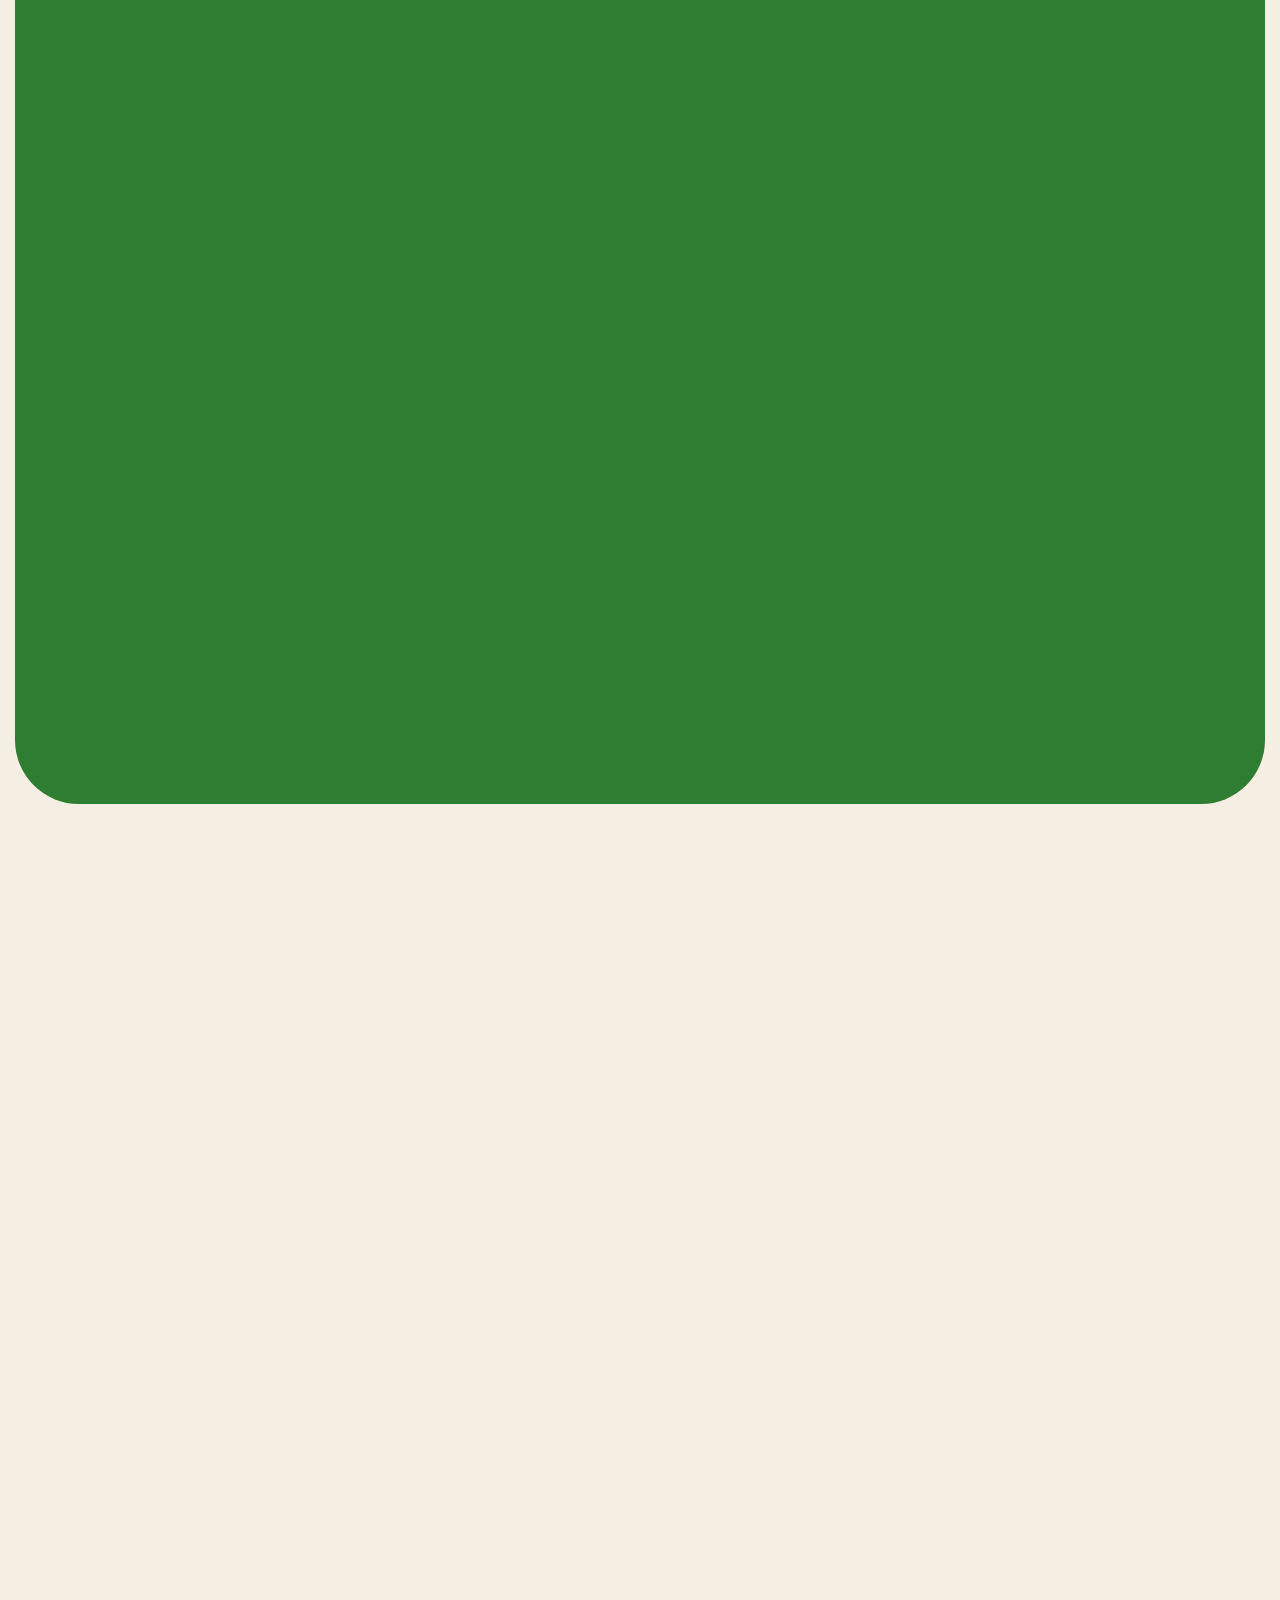
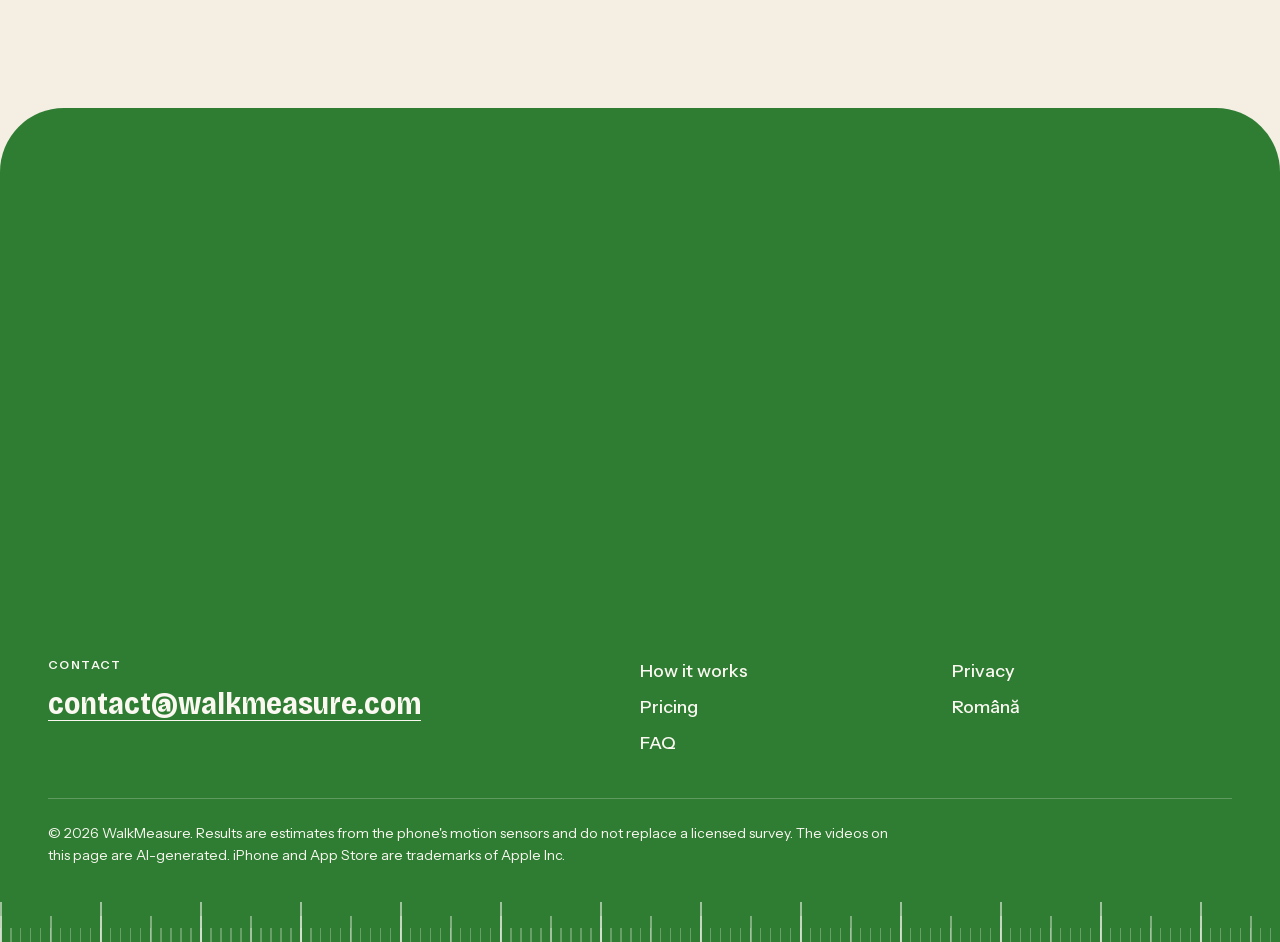
==== commit 7cb7b10f: "Website: shorter step 4 in "How it works" Step 4's clip and walk line are done in about a second and" ====
--- a/index.html
+++ b/index.html
@@ -54,8 +54,8 @@
       type="font/woff2"
       crossorigin
     />
-    <link rel="stylesheet" href="assets/styles.css?v=19" />
-    <script defer src="assets/site.js?v=19"></script>
+    <link rel="stylesheet" href="assets/styles.css?v=20" />
+    <script defer src="assets/site.js?v=20"></script>
   </head>
   <body>
     <a class="skip-link" href="#main">Skip to content</a>
@@ -769,7 +769,7 @@
                 </g>
                 </svg>
               </figure>
-              <figure class="slide">
+              <figure class="slide" data-step="3">
                 <video
                   data-clip="assets/video/how-4"
                   poster="assets/video/how-4-poster.webp"
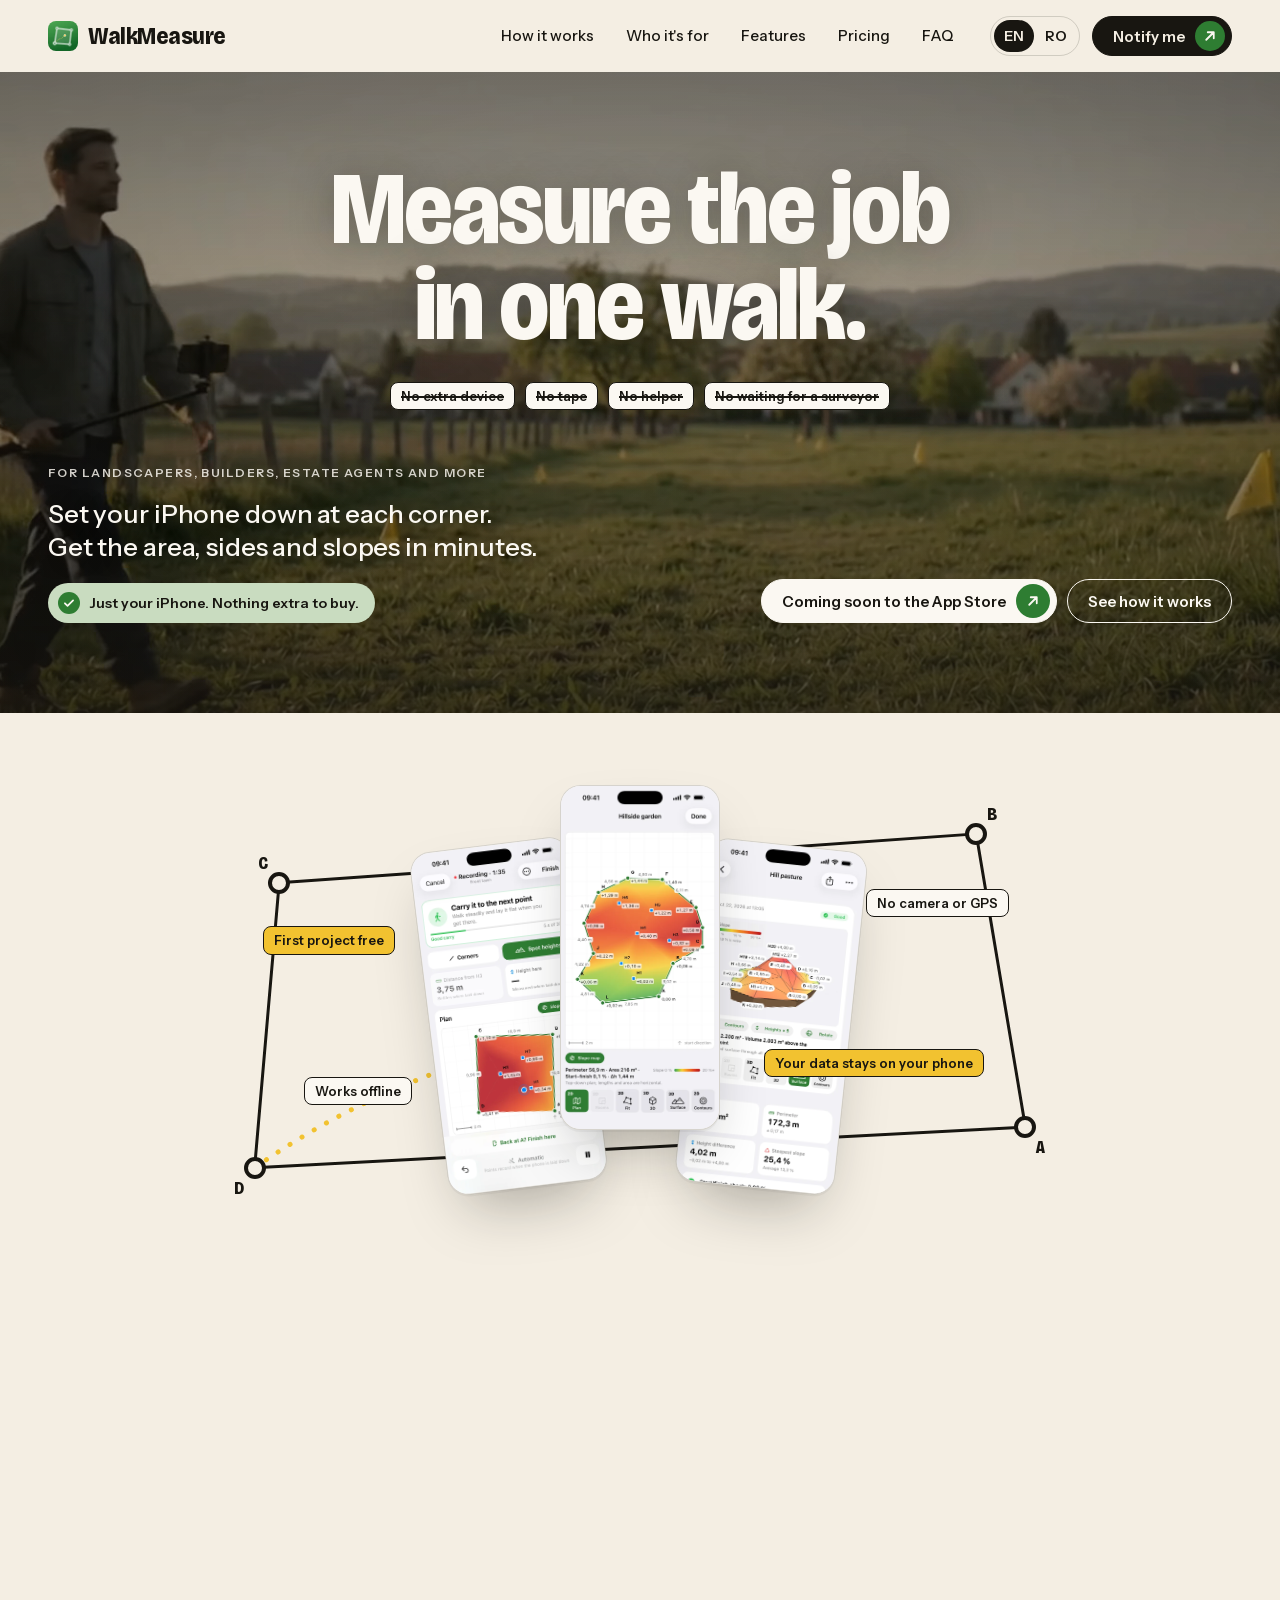
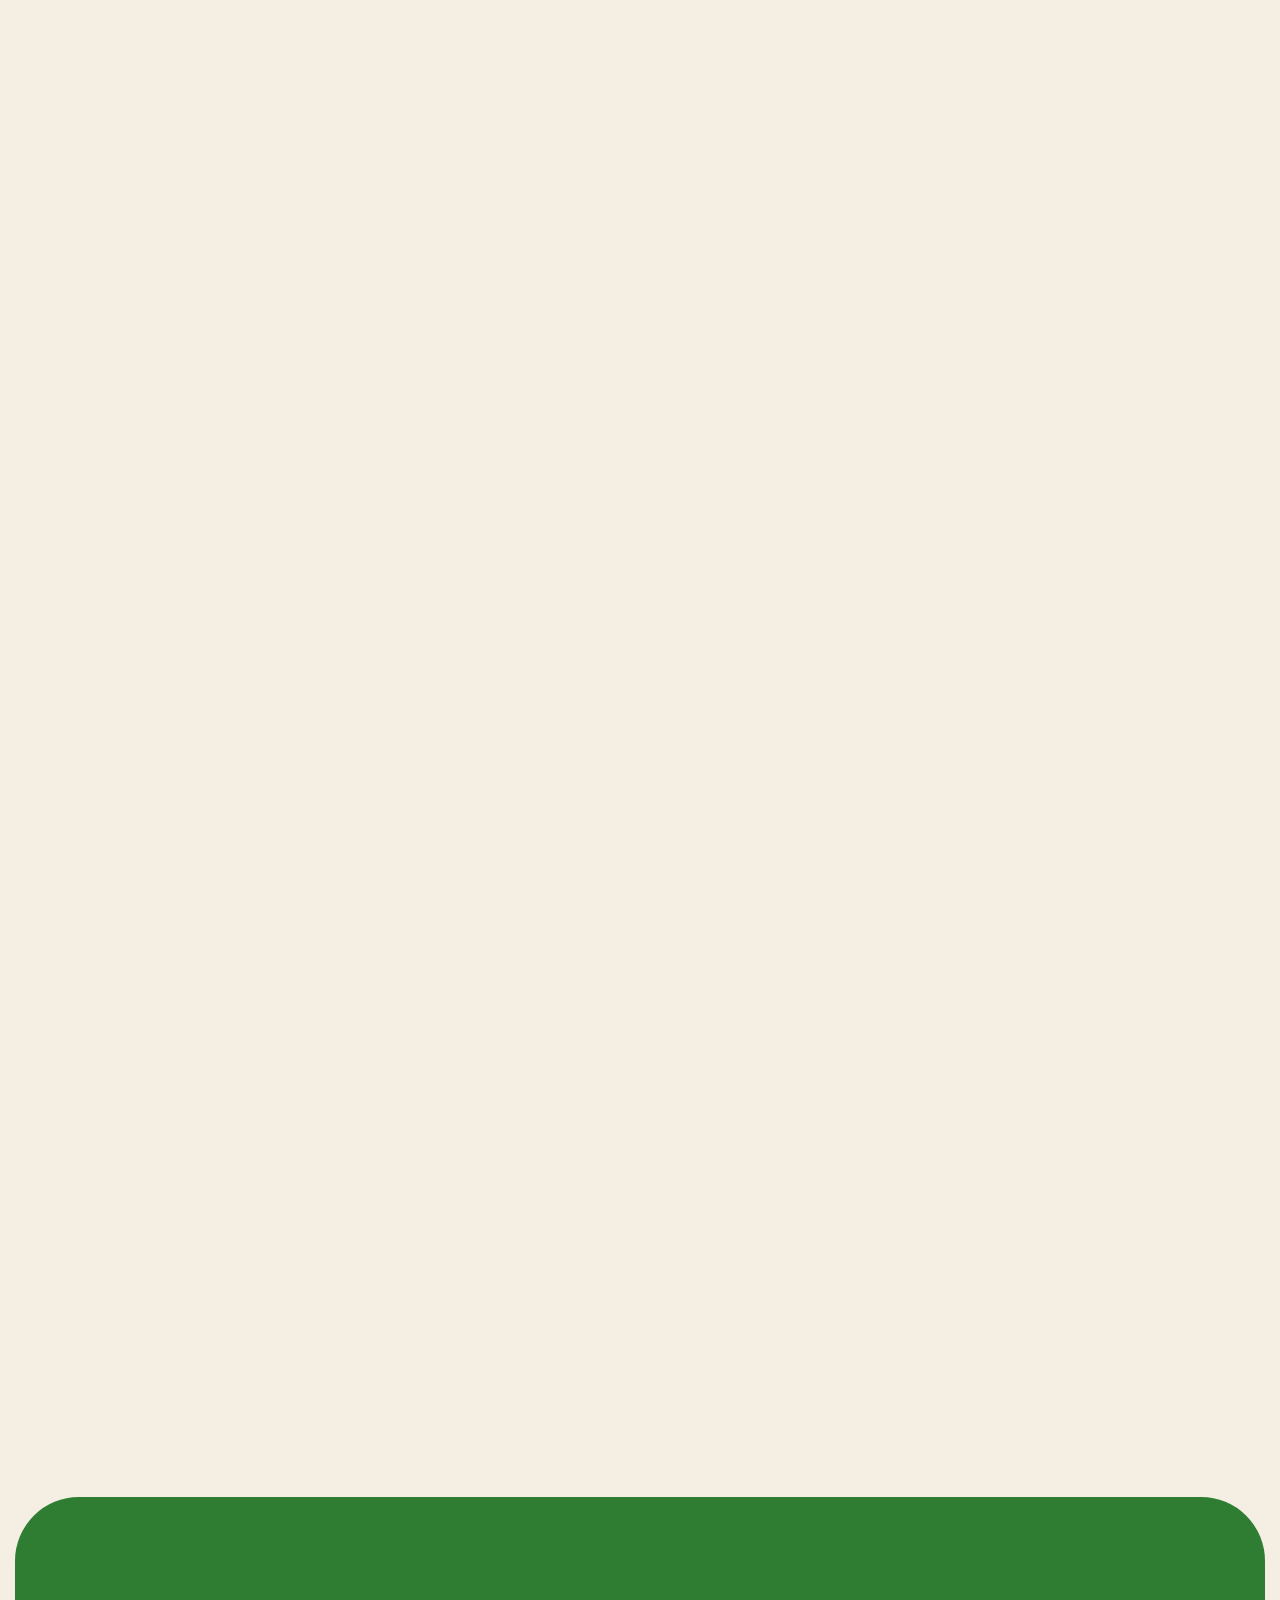
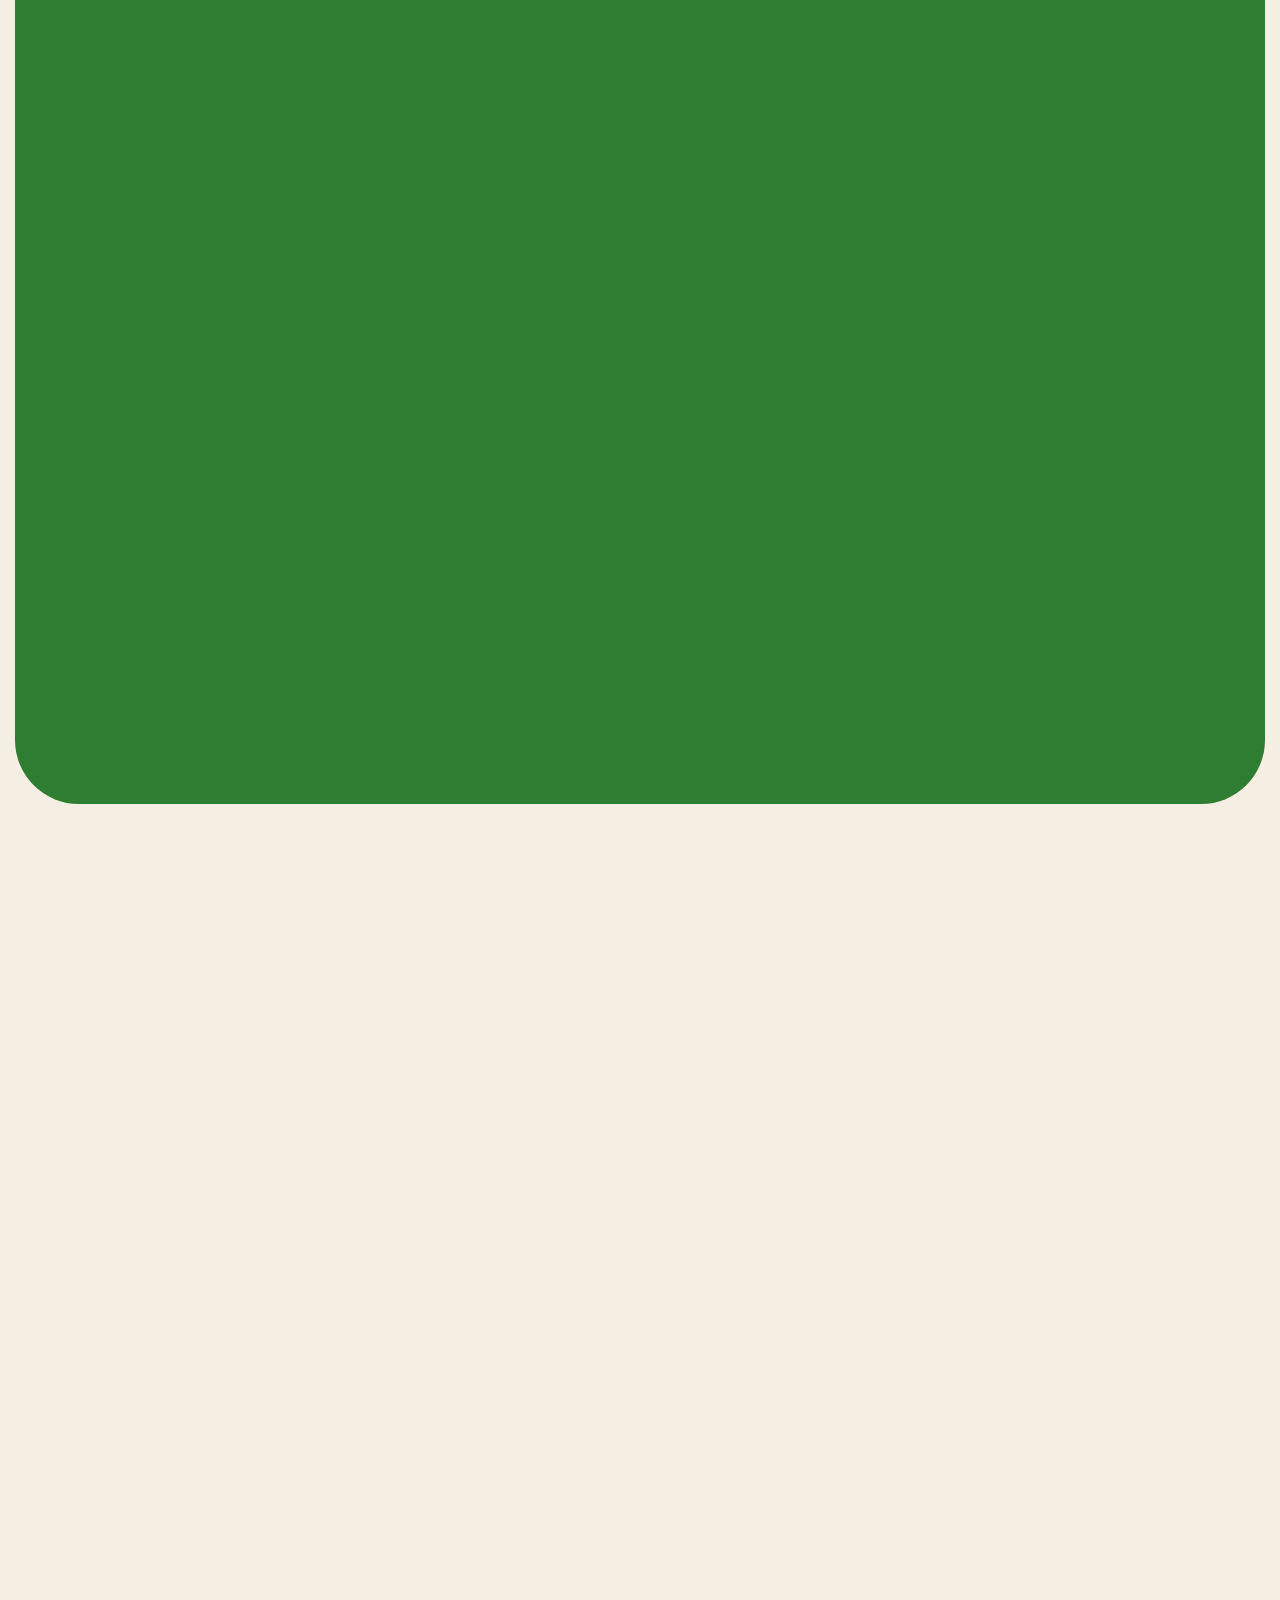
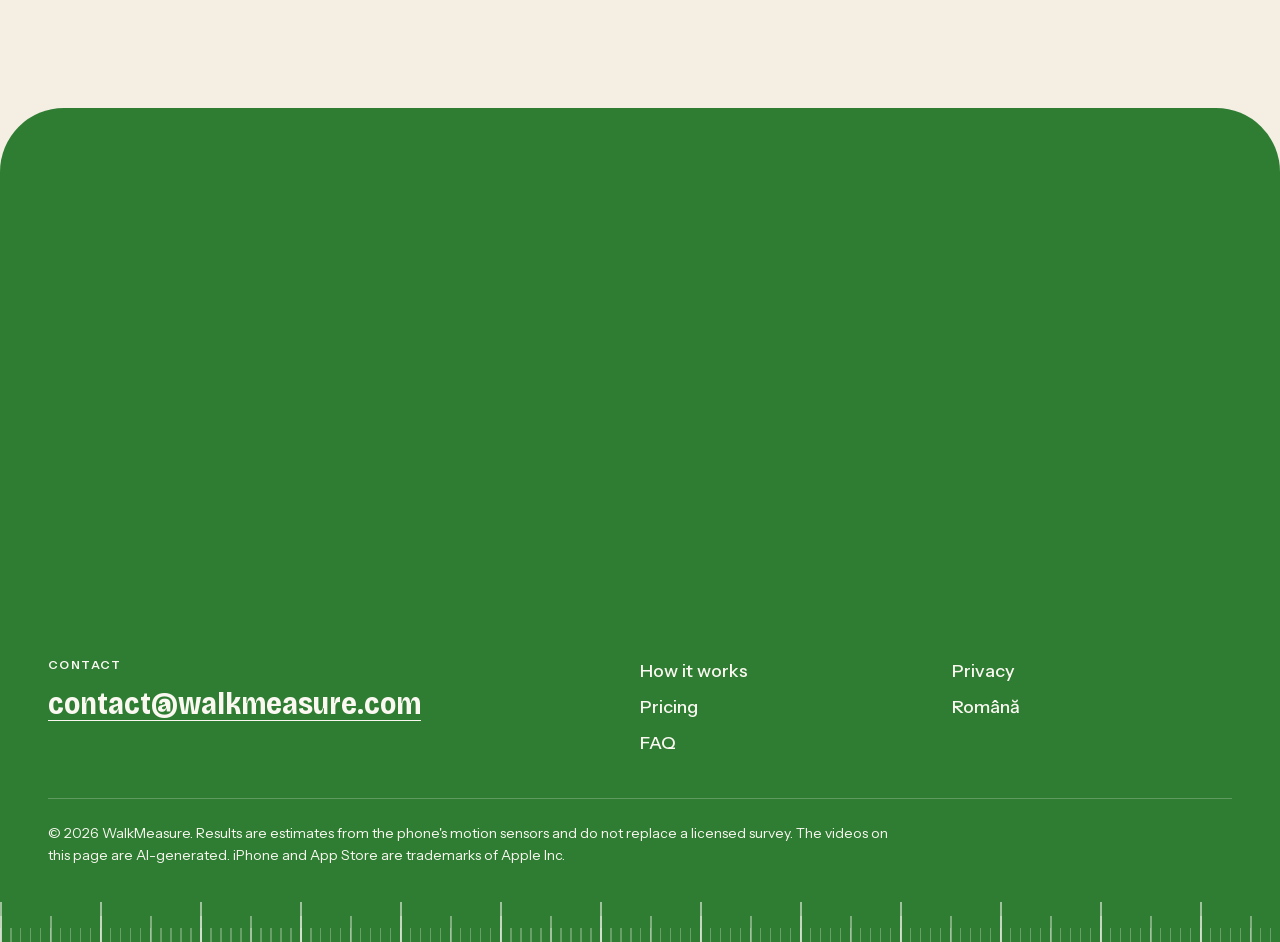
==== commit 4e659d66: "Website: step 1 of "How it works" times its switch to the pause The "Selfie stick" pill now drops in" ====
--- a/index.html
+++ b/index.html
@@ -648,7 +648,7 @@
             aria-label="How to measure with a selfie stick"
           >
             <div class="demo-stage">
-              <figure class="slide active">
+              <figure class="slide active" data-step="4">
                 <video
                   data-clip="assets/video/how-1"
                   poster="assets/video/how-1-poster.webp"
@@ -674,8 +674,8 @@
                 <g transform="translate(1860 60)">
                   <g class="ov-sc">
                     <g opacity="0">
-                      <animate attributeName="opacity" from="0" to="1" dur="0.25s" begin="0.75s" fill="freeze" />
-                      <animateTransform attributeName="transform" type="translate" values="0 -16;0 0" dur="0.3s" begin="0.75s" fill="freeze" />
+                      <animate attributeName="opacity" from="0" to="1" dur="0.25s" begin="1.7s" fill="freeze" />
+                      <animateTransform attributeName="transform" type="translate" values="0 -16;0 0" dur="0.3s" begin="1.7s" fill="freeze" />
                       <g class="ov-tag" transform="translate(-444 0)">
                         <rect class="ov-pill" width="444" height="104" rx="52" />
                         <path class="ov-stick" d="M42 80l20-22" />
@@ -683,10 +683,10 @@
                         <text x="98" y="66">Selfie stick</text>
                         <rect class="ov-track" x="328" y="27" width="88" height="50" rx="25" />
                         <rect class="ov-track-on" x="328" y="27" width="88" height="50" rx="25" opacity="0">
-                          <animate attributeName="opacity" from="0" to="1" dur="0.2s" begin="1.3s" fill="freeze" />
+                          <animate attributeName="opacity" from="0" to="1" dur="0.2s" begin="2.2s" fill="freeze" />
                         </rect>
                         <circle class="ov-knob" cx="353" cy="52" r="19">
-                          <animate attributeName="cx" from="353" to="391" dur="0.2s" begin="1.3s" fill="freeze" />
+                          <animate attributeName="cx" from="353" to="391" dur="0.2s" begin="2.2s" fill="freeze" />
                         </circle>
                       </g>
                     </g>
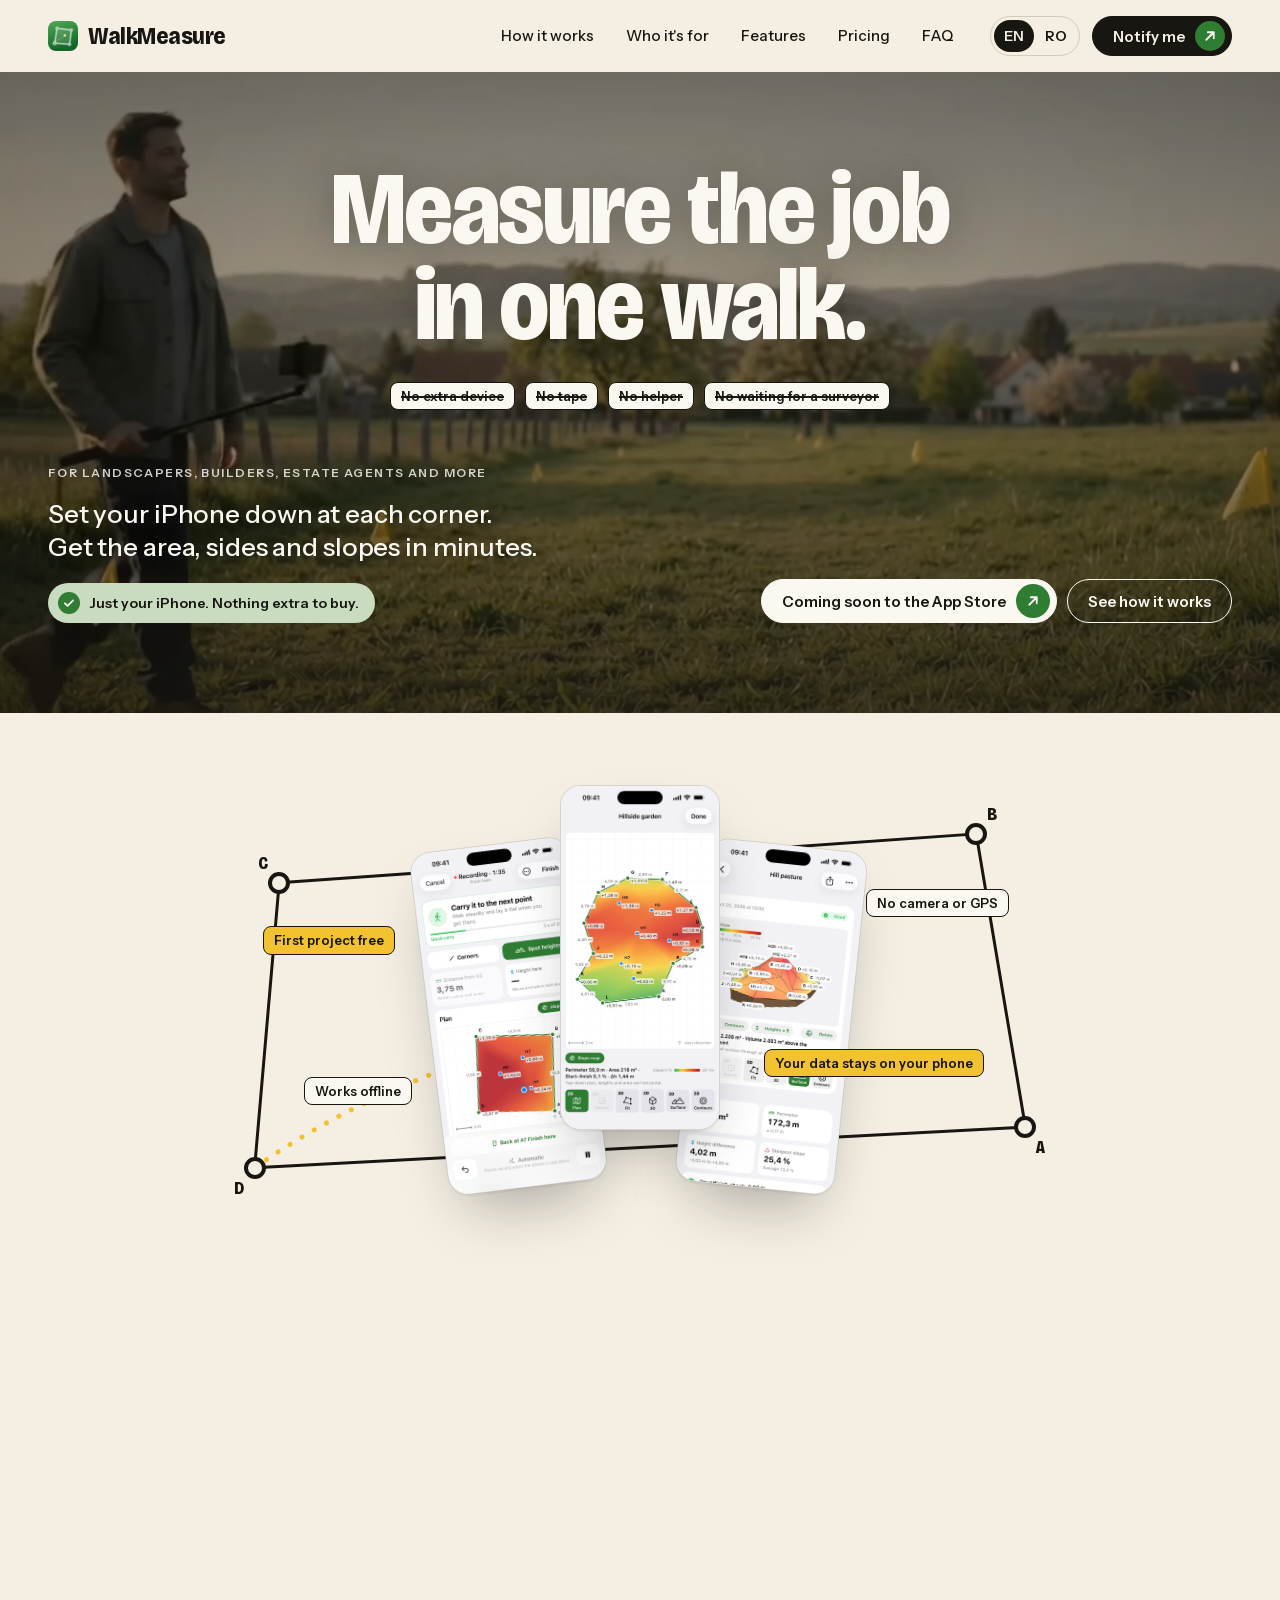
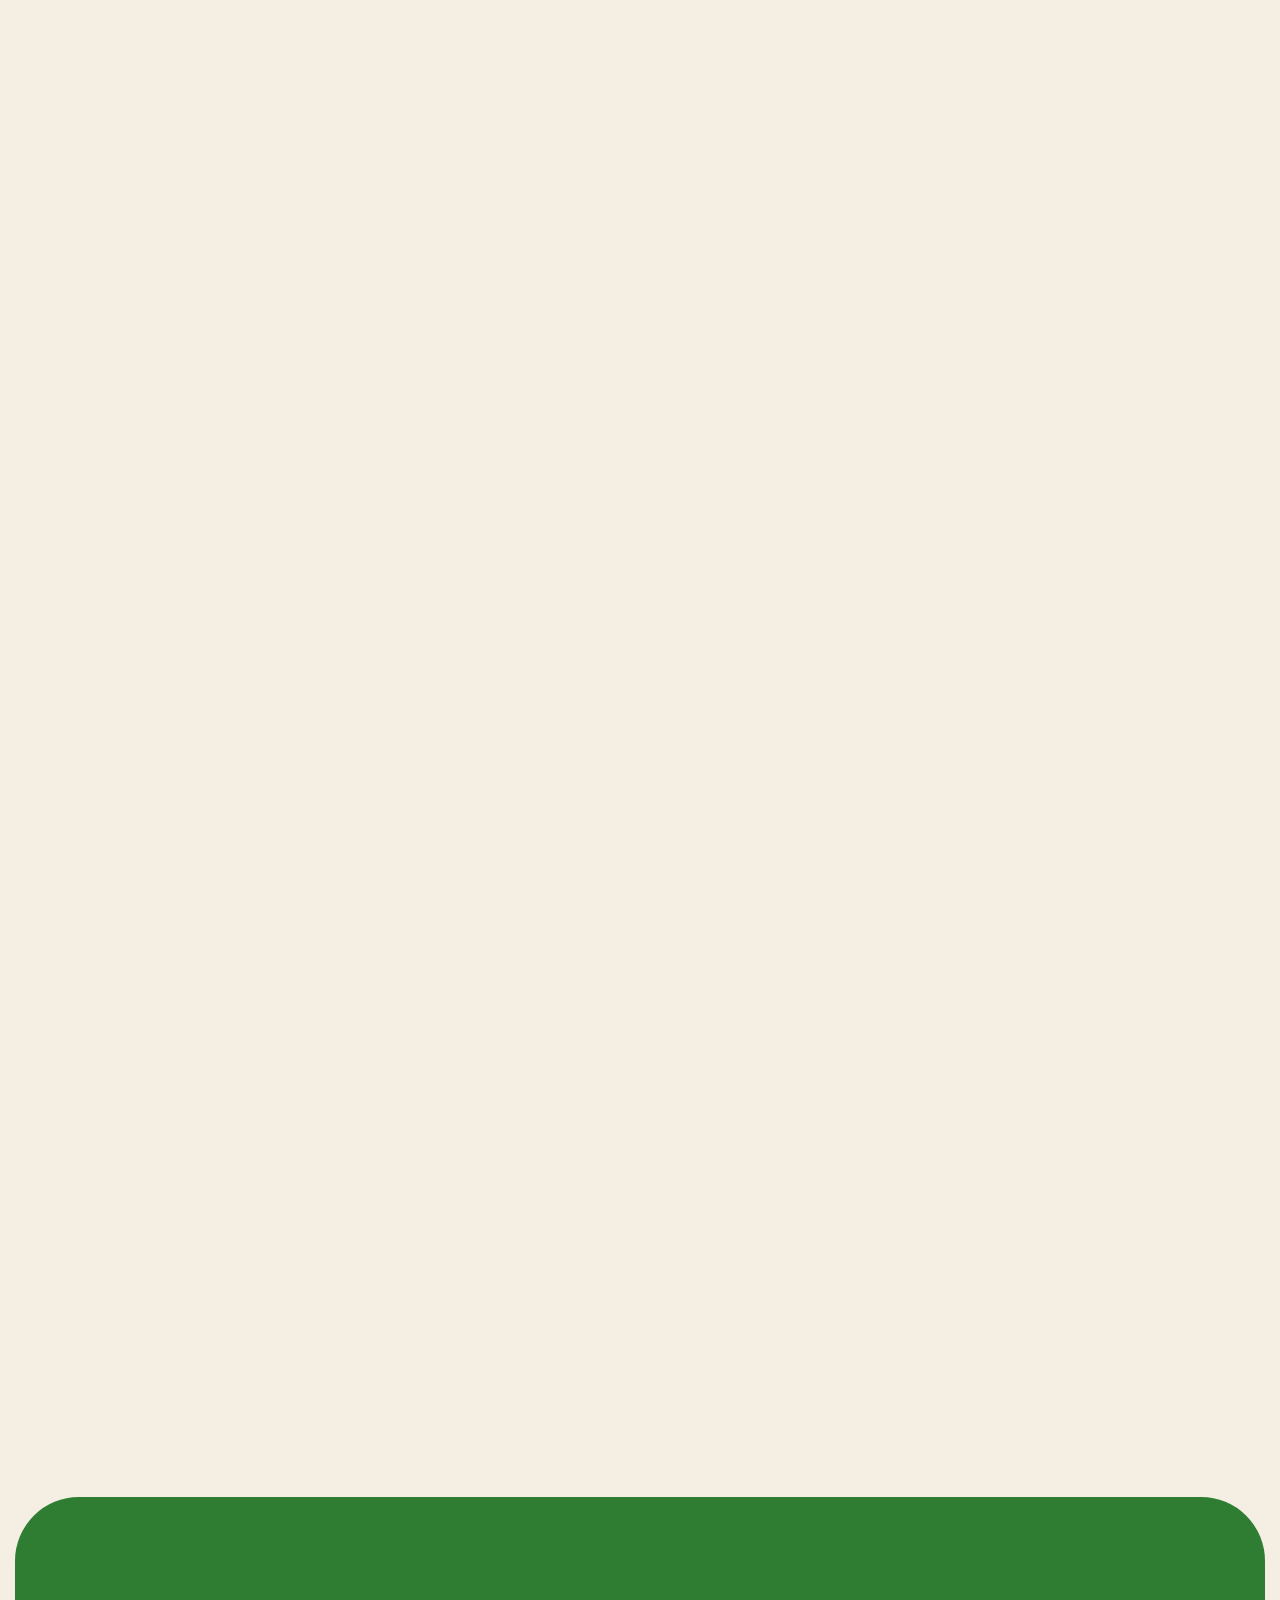
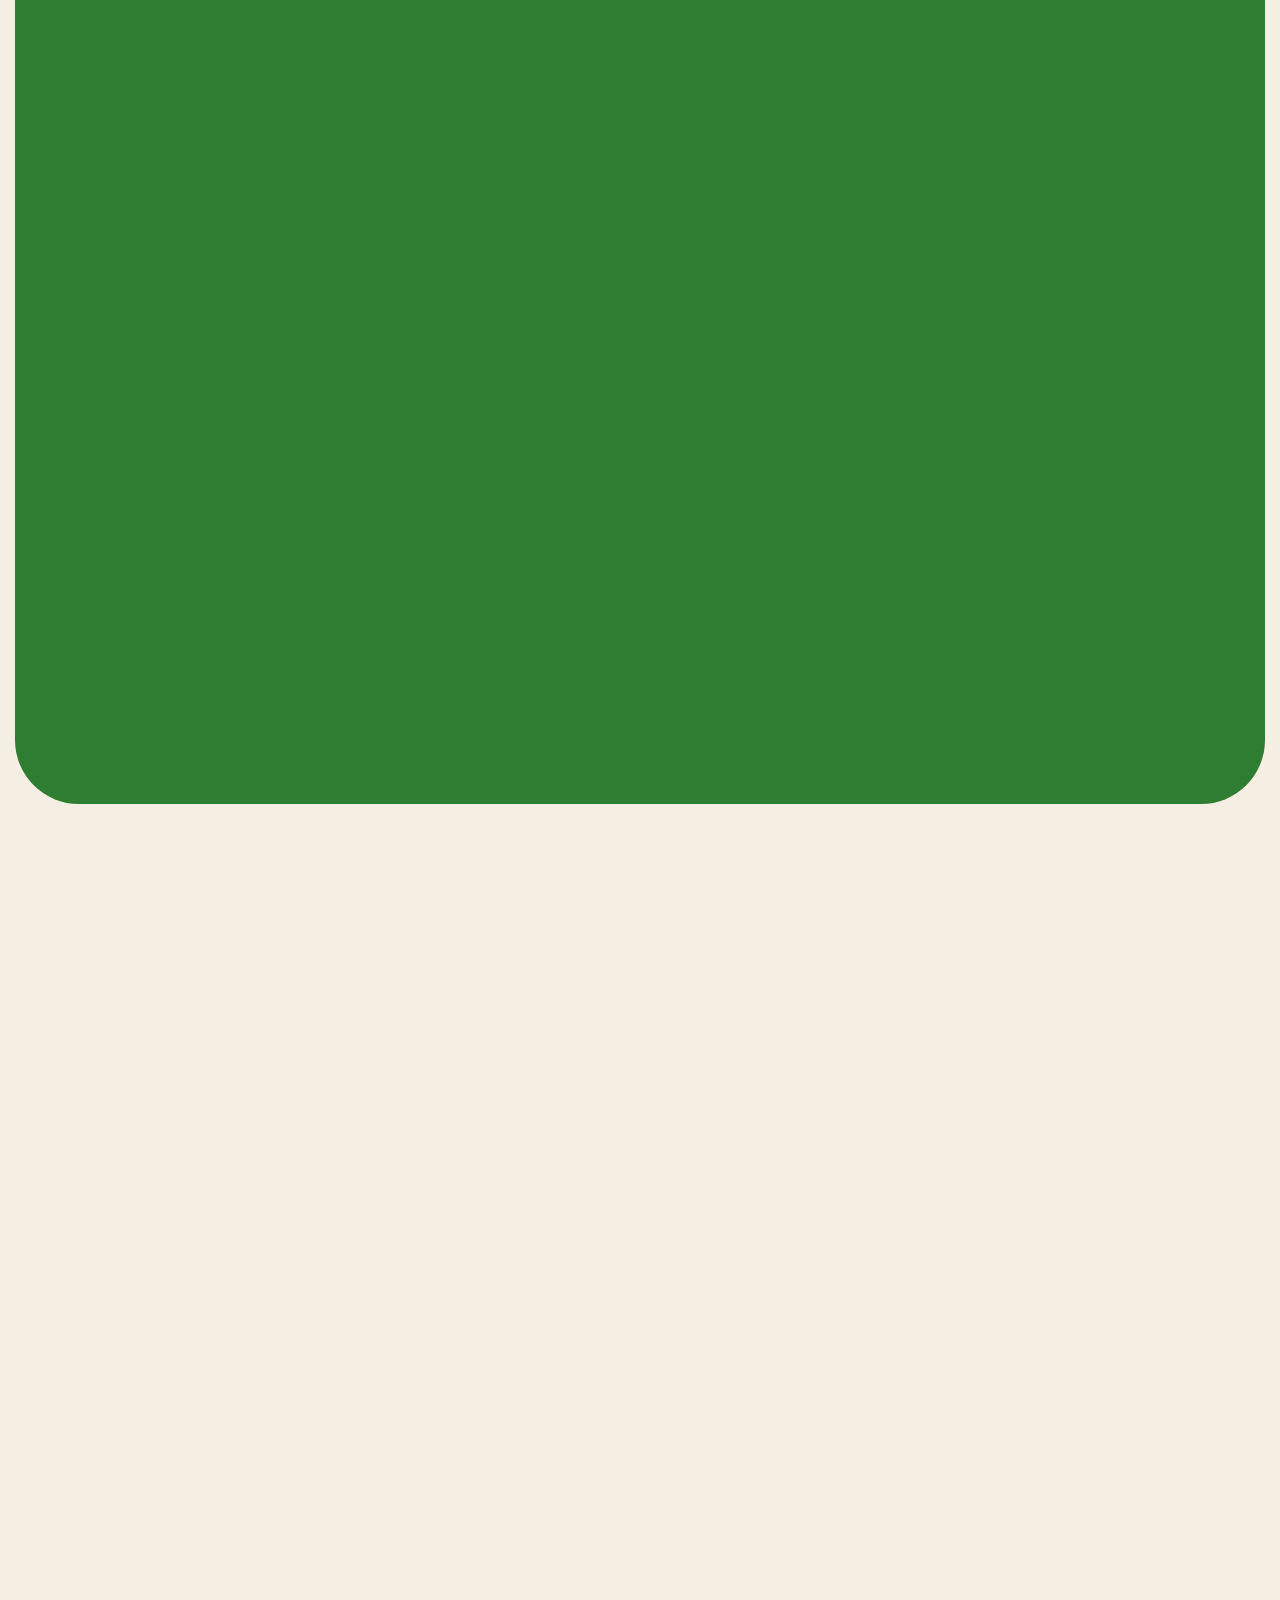
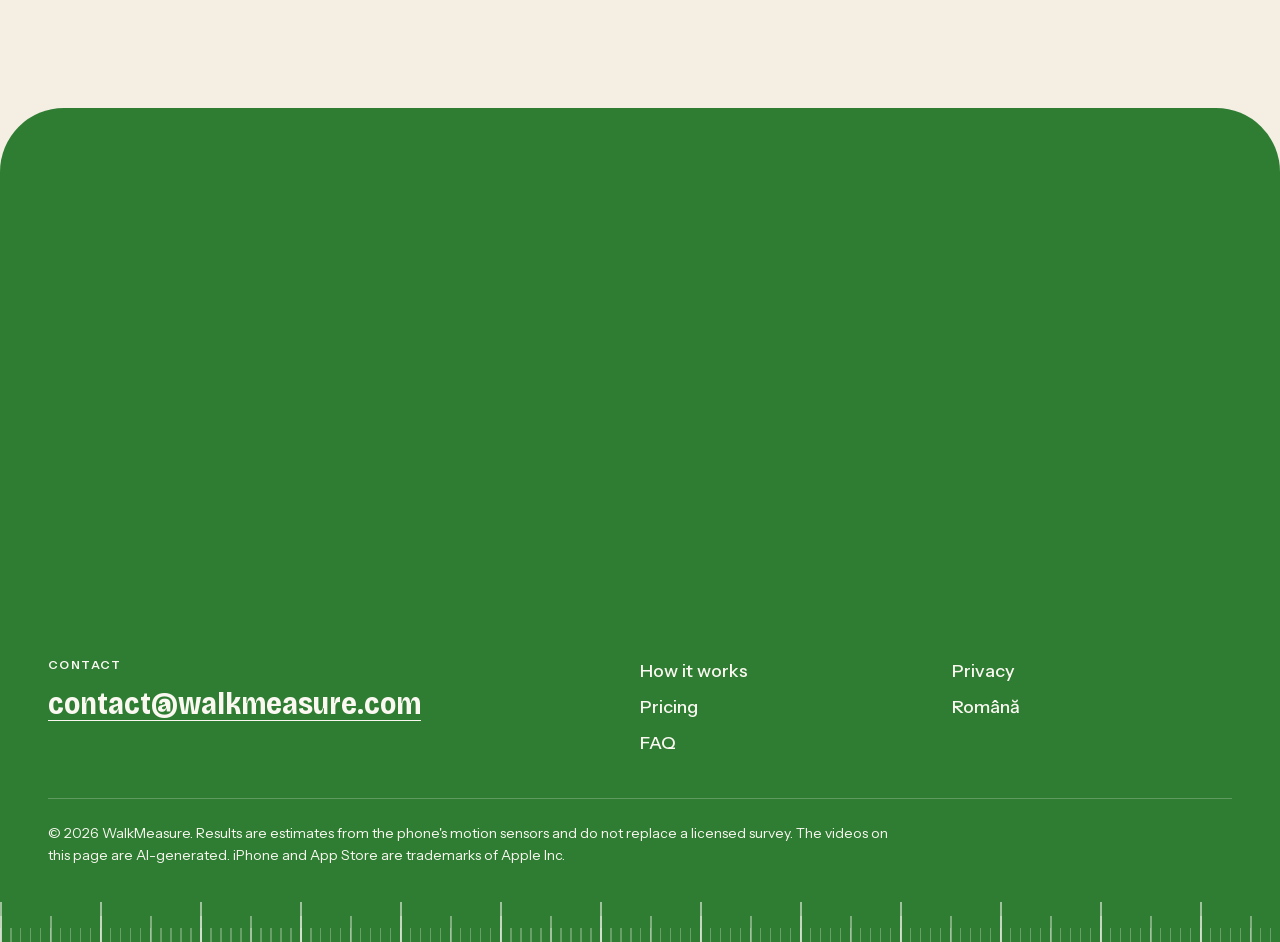
==== commit 635a1737: "Website: "How it works" right after the hero The step clips now come first, above Features, on both " ====
--- a/index.html
+++ b/index.html
@@ -243,6 +243,411 @@
               <li class="sticker yellow">Your data stays on your phone</li>
             </ul>
           </div>
+        </div>
+      </section>
+
+      <!-- ============ HOW IT WORKS ============ -->
+      <section id="how">
+        <div class="container">
+          <div class="head reveal">
+            <span class="label">How it works</span>
+            <h2>Set the phone down. Feel the buzz. Move on.</h2>
+          </div>
+
+          <!--
+        The steps are short clips (assets/video/how-1 … how-5), one per step, made with
+        scripts/encode-how-it-works.sh. site.js adds their sources and plays each clip once when
+        its step comes up; the poster (the clip's last frame) is what visitors who ask for less
+        motion or to save data see. Prompts: marketing/video/how-it-works/.
+      -->
+          <div
+            class="demo reveal"
+            data-demo
+            aria-roledescription="presentation"
+            aria-label="How to measure with a selfie stick"
+          >
+            <div class="demo-stage">
+              <figure class="slide active" data-step="4">
+                <video
+                  data-clip="assets/video/how-1"
+                  poster="assets/video/how-1-poster.webp"
+                  muted
+                  playsinline
+                  disablepictureinpicture
+                  preload="none"
+                  width="1280"
+                  height="720"
+                  aria-label="Hands clipping the phone into a selfie stick's clamp"
+                ></video>
+                <svg class="ov" viewBox="0 0 1920 1080" preserveAspectRatio="xMidYMid slice" aria-hidden="true" focusable="false">
+                <g transform="translate(1340 320)">
+                  <g class="ov-sc">
+                    <g class="ov-snap" opacity="0">
+                      <animate attributeName="opacity" values="0;1;1;0" keyTimes="0;0.2;0.6;1" dur="0.45s" begin="0.25s" fill="freeze" />
+                      <animateTransform attributeName="transform" type="scale" values="0.8;1.1" dur="0.45s" begin="0.25s" fill="freeze" />
+                      <path class="ring" d="M-155 -56L-202 -74M-95 -135L-123 -176M0 -165V-215M95 -135L123 -176M155 -56L202 -74" />
+                      <path class="ray" d="M-155 -56L-202 -74M-95 -135L-123 -176M0 -165V-215M95 -135L123 -176M155 -56L202 -74" />
+                    </g>
+                  </g>
+                </g>
+                <g transform="translate(1860 60)">
+                  <g class="ov-sc">
+                    <g opacity="0">
+                      <animate attributeName="opacity" from="0" to="1" dur="0.25s" begin="1.7s" fill="freeze" />
+                      <animateTransform attributeName="transform" type="translate" values="0 -16;0 0" dur="0.3s" begin="1.7s" fill="freeze" />
+                      <g class="ov-tag" transform="translate(-444 0)">
+                        <rect class="ov-pill" width="444" height="104" rx="52" />
+                        <path class="ov-stick" d="M42 80l20-22" />
+                        <rect class="ov-phone" x="52" y="22" width="26" height="36" rx="6" />
+                        <text x="98" y="66">Selfie stick</text>
+                        <rect class="ov-track" x="328" y="27" width="88" height="50" rx="25" />
+                        <rect class="ov-track-on" x="328" y="27" width="88" height="50" rx="25" opacity="0">
+                          <animate attributeName="opacity" from="0" to="1" dur="0.2s" begin="2.2s" fill="freeze" />
+                        </rect>
+                        <circle class="ov-knob" cx="353" cy="52" r="19">
+                          <animate attributeName="cx" from="353" to="391" dur="0.2s" begin="2.2s" fill="freeze" />
+                        </circle>
+                      </g>
+                    </g>
+                  </g>
+                </g>
+                </svg>
+              </figure>
+              <figure class="slide">
+                <video
+                  data-clip="assets/video/how-2"
+                  poster="assets/video/how-2-poster.webp"
+                  muted
+                  playsinline
+                  disablepictureinpicture
+                  preload="none"
+                  width="1280"
+                  height="720"
+                  aria-label="The selfie stick lowers the phone to lie flat on the ground at the first corner"
+                ></video>
+                <svg class="ov" viewBox="0 0 1920 1080" preserveAspectRatio="xMidYMid slice" aria-hidden="true" focusable="false">
+                <g transform="translate(1354 961)">
+                  <g class="ov-sc">
+                    <circle class="ov-buzz" r="28" opacity="0">
+                      <animate attributeName="r" from="28" to="100" dur="0.42s" begin="2.5s" fill="freeze" />
+                      <animate attributeName="opacity" from="1" to="0" dur="0.42s" begin="2.5s" fill="freeze" />
+                    </circle>
+                    <g class="ov-corner" opacity="0">
+                      <set attributeName="opacity" to="1" begin="2.5s" fill="freeze" />
+                      <animateTransform attributeName="transform" type="scale" values="0.3;1.2;1" keyTimes="0;0.6;1" dur="0.3s" begin="2.5s" fill="freeze" />
+                      <circle r="28" />
+                      <text x="44" y="-26">A</text>
+                    </g>
+                  </g>
+                </g>
+                </svg>
+              </figure>
+              <figure class="slide" data-buzz="0.45">
+                <video
+                  data-clip="assets/video/how-3"
+                  poster="assets/video/how-3-poster.webp"
+                  muted
+                  playsinline
+                  disablepictureinpicture
+                  preload="none"
+                  width="1280"
+                  height="720"
+                  aria-label="A hand on the selfie stick's handle, feeling the buzz"
+                ></video>
+                <svg class="ov" viewBox="0 0 1920 1080" preserveAspectRatio="xMidYMid slice" aria-hidden="true" focusable="false">
+                <g transform="translate(930 470)">
+                    <circle class="ov-ripple" r="150" stroke-width="16" opacity="0">
+                      <animate attributeName="r" from="150" to="560" dur="0.7s" begin="0.45s" fill="freeze" />
+                      <animate attributeName="stroke-width" from="16" to="4" dur="0.7s" begin="0.45s" fill="freeze" />
+                      <animate attributeName="opacity" from="0.95" to="0" dur="0.7s" begin="0.45s" fill="freeze" />
+                    </circle>
+                    <circle class="ov-ripple" r="150" stroke-width="16" opacity="0">
+                      <animate attributeName="r" from="150" to="560" dur="0.7s" begin="0.6s" fill="freeze" />
+                      <animate attributeName="stroke-width" from="16" to="4" dur="0.7s" begin="0.6s" fill="freeze" />
+                      <animate attributeName="opacity" from="0.95" to="0" dur="0.7s" begin="0.6s" fill="freeze" />
+                    </circle>
+                    <circle class="ov-ripple" r="150" stroke-width="16" opacity="0">
+                      <animate attributeName="r" from="150" to="560" dur="0.7s" begin="0.75s" fill="freeze" />
+                      <animate attributeName="stroke-width" from="16" to="4" dur="0.7s" begin="0.75s" fill="freeze" />
+                      <animate attributeName="opacity" from="0.95" to="0" dur="0.7s" begin="0.75s" fill="freeze" />
+                    </circle>
+                </g>
+                <g transform="translate(1860 60)">
+                  <g class="ov-sc">
+                    <g opacity="0">
+                      <animate attributeName="opacity" from="0" to="1" dur="0.25s" begin="0.95s" fill="freeze" />
+                      <animateTransform attributeName="transform" type="translate" values="0 -16;0 0" dur="0.3s" begin="0.95s" fill="freeze" />
+                      <g class="ov-tag" transform="translate(-451 0)">
+                        <rect class="ov-pill" width="451" height="104" rx="52" />
+                        <circle class="ov-ok" cx="54" cy="52" r="26" />
+                        <path class="ov-tick" d="M42 53l8 8 15-17" />
+                        <text x="98" y="66">Point A recorded</text>
+                      </g>
+                    </g>
+                  </g>
+                </g>
+                </svg>
+              </figure>
+              <figure class="slide" data-step="3">
+                <video
+                  data-clip="assets/video/how-4"
+                  poster="assets/video/how-4-poster.webp"
+                  muted
+                  playsinline
+                  disablepictureinpicture
+                  preload="none"
+                  width="1280"
+                  height="720"
+                  aria-label="The phone carried on the stick to the next point"
+                ></video>
+                <svg class="ov" viewBox="0 0 1920 1080" preserveAspectRatio="xMidYMid slice" aria-hidden="true" focusable="false">
+                <g>
+                  <animateTransform attributeName="transform" type="translate" values="0 0;-110 -7" dur="1.29s" fill="freeze" />
+                  <g class="ov-walk">
+                    <line class="ring" x1="410" y1="766" x2="410" y2="766">
+                      <animate attributeName="x2" values="410;1303;1386;1536;1645" keyTimes="0;0.26;0.64;0.78;1" dur="1.29s" begin="0s" fill="freeze" />
+                      <animate attributeName="y2" values="766;986;994;999;1005" keyTimes="0;0.26;0.64;0.78;1" dur="1.29s" begin="0s" fill="freeze" />
+                    </line>
+                    <line class="dot" x1="410" y1="766" x2="410" y2="766">
+                      <animate attributeName="x2" values="410;1303;1386;1536;1645" keyTimes="0;0.26;0.64;0.78;1" dur="1.29s" begin="0s" fill="freeze" />
+                      <animate attributeName="y2" values="766;986;994;999;1005" keyTimes="0;0.26;0.64;0.78;1" dur="1.29s" begin="0s" fill="freeze" />
+                    </line>
+                  </g>
+                  <g transform="translate(410 766)">
+                    <g class="ov-sc">
+                      <g class="ov-corner">
+                        <circle r="28" />
+                        <text x="44" y="-26">A</text>
+                      </g>
+                    </g>
+                  </g>
+                </g>
+                </svg>
+              </figure>
+              <figure class="slide">
+                <video
+                  data-clip="assets/video/how-5"
+                  poster="assets/video/how-5-poster.webp"
+                  muted
+                  playsinline
+                  disablepictureinpicture
+                  preload="none"
+                  width="1280"
+                  height="720"
+                  aria-label="Walking back to the starting corner to close the outline"
+                ></video>
+                <svg class="ov" viewBox="0 0 1920 1080" preserveAspectRatio="xMidYMid slice" aria-hidden="true" focusable="false">
+                <g class="ov-walk">
+                  <line class="ring" x1="245" y1="902" x2="245" y2="902">
+                    <animate attributeName="x2" values="245;405;500;560;590;615;680;730" keyTimes="0;0.15;0.3;0.44;0.59;0.74;0.89;1" dur="1.13s" begin="0s" fill="freeze" />
+                    <animate attributeName="y2" values="902;910.5;915.6;918.8;920.4;921.7;925.1;927.8" keyTimes="0;0.15;0.3;0.44;0.59;0.74;0.89;1" dur="1.13s" begin="0s" fill="freeze" />
+                  </line>
+                  <line class="dot" x1="245" y1="902" x2="245" y2="902">
+                    <animate attributeName="x2" values="245;405;500;560;590;615;680;730" keyTimes="0;0.15;0.3;0.44;0.59;0.74;0.89;1" dur="1.13s" begin="0s" fill="freeze" />
+                    <animate attributeName="y2" values="902;910.5;915.6;918.8;920.4;921.7;925.1;927.8" keyTimes="0;0.15;0.3;0.44;0.59;0.74;0.89;1" dur="1.13s" begin="0s" fill="freeze" />
+                  </line>
+                </g>
+                <g class="ov-walk" opacity="0">
+                  <set attributeName="opacity" to="1" begin="1.35s" fill="freeze" />
+                  <line class="ring" x1="915" y1="937.6" x2="915" y2="937.6">
+                    <animate attributeName="x2" values="915;1326" keyTimes="0;1" dur="0.5s" begin="1.35s" fill="freeze" />
+                    <animate attributeName="y2" values="937.6;959.5" keyTimes="0;1" dur="0.5s" begin="1.35s" fill="freeze" />
+                  </line>
+                  <line class="dot" x1="915" y1="937.6" x2="915" y2="937.6">
+                    <animate attributeName="x2" values="915;1326" keyTimes="0;1" dur="0.5s" begin="1.35s" fill="freeze" />
+                    <animate attributeName="y2" values="937.6;959.5" keyTimes="0;1" dur="0.5s" begin="1.35s" fill="freeze" />
+                  </line>
+                </g>
+                <g transform="translate(245 902)">
+                  <g class="ov-sc">
+                    <g class="ov-corner">
+                      <circle r="28" />
+                      <text x="44" y="-26">D</text>
+                    </g>
+                  </g>
+                </g>
+                <g transform="translate(1354 961)">
+                  <g class="ov-sc">
+                    <g class="ov-corner">
+                      <circle r="28" />
+                      <text x="44" y="-26">A</text>
+                    </g>
+                  </g>
+                </g>
+                <g transform="translate(1354 961)">
+                  <g class="ov-sc">
+                    <circle class="ov-buzz" r="28" opacity="0">
+                      <animate attributeName="r" from="28" to="100" dur="0.42s" begin="1.85s" fill="freeze" />
+                      <animate attributeName="opacity" from="1" to="0" dur="0.42s" begin="1.85s" fill="freeze" />
+                    </circle>
+                    <g opacity="0">
+                      <set attributeName="opacity" to="1" begin="1.85s" fill="freeze" />
+                      <animateTransform attributeName="transform" type="scale" values="0.6;1.15;1" keyTimes="0;0.6;1" dur="0.3s" begin="1.85s" fill="freeze" />
+                      <circle class="ov-done" r="50" />
+                    </g>
+                  </g>
+                </g>
+                <g transform="translate(1860 60)">
+                  <g class="ov-sc">
+                    <g opacity="0">
+                      <animate attributeName="opacity" from="0" to="1" dur="0.25s" begin="2.15s" fill="freeze" />
+                      <animateTransform attributeName="transform" type="translate" values="0 -16;0 0" dur="0.3s" begin="2.15s" fill="freeze" />
+                      <g class="ov-tag" transform="translate(-406 0)">
+                        <rect class="ov-pill" width="406" height="104" rx="52" />
+                        <circle class="ov-ok" cx="54" cy="52" r="26" />
+                        <path class="ov-tick" d="M42 53l8 8 15-17" />
+                        <text x="98" y="66">Closed outline</text>
+                      </g>
+                    </g>
+                  </g>
+                </g>
+                </svg>
+              </figure>
+              <div class="demo-progress"><span></span></div>
+            </div>
+            <div class="slide-caption">
+              <p class="active">
+                <span class="num">1</span
+                ><strong>Clip the phone onto a selfie stick</strong
+                ><span
+                  >Turn on "Selfie stick" in the app. No more bending down at
+                  every point.</span
+                >
+              </p>
+              <p>
+                <span class="num">2</span
+                ><strong>Set it down and hold it still</strong
+                ><span
+                  >Flat on the ground at the first corner, for about a second.
+                  The point records itself.</span
+                >
+              </p>
+              <p>
+                <span class="num">3</span
+                ><strong>Feel the buzz in the handle</strong
+                ><span
+                  >The phone gives a strong buzz and a beep: your signal to move
+                  on.</span
+                >
+              </p>
+              <p>
+                <span class="num">4</span><strong>Carry it on</strong
+                ><span
+                  >Every meter or more, and at every corner, set it down
+                  again.</span
+                >
+              </p>
+              <p>
+                <span class="num">5</span
+                ><strong>Finish where you started</strong
+                ><span
+                  >The outline closes and the app shows the area, the sides and
+                  the measured error.</span
+                >
+              </p>
+            </div>
+            <div class="demo-controls">
+              <button
+                class="demo-prev"
+                type="button"
+                aria-label="Previous step"
+              >
+                <svg
+                  viewBox="0 0 24 24"
+                  fill="none"
+                  stroke="currentColor"
+                  stroke-width="2.2"
+                  stroke-linecap="round"
+                  stroke-linejoin="round"
+                  aria-hidden="true"
+                >
+                  <path d="M15 6l-6 6 6 6" />
+                </svg>
+              </button>
+              <div class="demo-dots">
+                <button type="button" aria-label="Step 1"></button>
+                <button type="button" aria-label="Step 2"></button>
+                <button type="button" aria-label="Step 3"></button>
+                <button type="button" aria-label="Step 4"></button>
+                <button type="button" aria-label="Step 5"></button>
+              </div>
+              <button
+                class="demo-pause"
+                type="button"
+                aria-pressed="false"
+                aria-label="Pause"
+                data-pause-label="Pause"
+                data-play-label="Play"
+              >
+                <svg
+                  class="icon-pause"
+                  viewBox="0 0 24 24"
+                  fill="currentColor"
+                  aria-hidden="true"
+                >
+                  <rect x="6" y="5" width="4" height="14" rx="1" />
+                  <rect x="14" y="5" width="4" height="14" rx="1" />
+                </svg>
+                <svg
+                  class="icon-play"
+                  viewBox="0 0 24 24"
+                  fill="currentColor"
+                  aria-hidden="true"
+                >
+                  <path d="M7 5l12 7-12 7z" />
+                </svg>
+              </button>
+              <button class="demo-next" type="button" aria-label="Next step">
+                <svg
+                  viewBox="0 0 24 24"
+                  fill="none"
+                  stroke="currentColor"
+                  stroke-width="2.2"
+                  stroke-linecap="round"
+                  stroke-linejoin="round"
+                  aria-hidden="true"
+                >
+                  <path d="M9 6l6 6-6 6" />
+                </svg>
+              </button>
+            </div>
+          </div>
+
+          <aside class="accuracy-tip reveal">
+            <div class="tip-text">
+              <span class="label">For the best accuracy</span>
+              <h3>More points, shorter gaps.</h3>
+              <p>The error builds up while the phone is carried, and starts over each time you set it down. So set it down often: at every corner, at every bend, and every few meters along a long side. Many short carries give a more accurate result than a few long ones.</p>
+            </div>
+              <svg class="tip-art" viewBox="0 0 320 150" width="320" height="150" role="img" aria-label="Two walks compared: with few points the error grows large between them; with many close points it stays small.">
+              <text x="0" y="16">Few points, long carries</text>
+              <line class="tip-path" x1="24" y1="46" x2="296" y2="46" />
+              <polygon class="tip-error" points="26,46 158,30 158,62" />
+              <polygon class="tip-error" points="162,46 294,30 294,62" />
+              <circle class="tip-dot" cx="24" cy="46" r="5" />
+              <circle class="tip-dot" cx="160" cy="46" r="5" />
+              <circle class="tip-dot" cx="296" cy="46" r="5" />
+              <text x="0" y="98">Many points, short carries</text>
+              <line class="tip-path" x1="24" y1="126" x2="296" y2="126" />
+              <polygon class="tip-error" points="26,126 56,122 56,130" />
+              <polygon class="tip-error" points="60,126 90,122 90,130" />
+              <polygon class="tip-error" points="94,126 124,122 124,130" />
+              <polygon class="tip-error" points="128,126 158,122 158,130" />
+              <polygon class="tip-error" points="162,126 192,122 192,130" />
+              <polygon class="tip-error" points="196,126 226,122 226,130" />
+              <polygon class="tip-error" points="230,126 260,122 260,130" />
+              <polygon class="tip-error" points="264,126 294,122 294,130" />
+              <circle class="tip-dot" cx="24" cy="126" r="5" />
+              <circle class="tip-dot" cx="58" cy="126" r="5" />
+              <circle class="tip-dot" cx="92" cy="126" r="5" />
+              <circle class="tip-dot" cx="126" cy="126" r="5" />
+              <circle class="tip-dot" cx="160" cy="126" r="5" />
+              <circle class="tip-dot" cx="194" cy="126" r="5" />
+              <circle class="tip-dot" cx="228" cy="126" r="5" />
+              <circle class="tip-dot" cx="262" cy="126" r="5" />
+              <circle class="tip-dot" cx="296" cy="126" r="5" />
+              </svg>
+          </aside>
         </div>
       </section>
 
@@ -627,411 +1032,6 @@
         </div>
       </section>
 
-      <!-- ============ HOW IT WORKS ============ -->
-      <section id="how">
-        <div class="container">
-          <div class="head reveal">
-            <span class="label">How it works</span>
-            <h2>Set the phone down. Feel the buzz. Move on.</h2>
-          </div>
-
-          <!--
-        The steps are short clips (assets/video/how-1 … how-5), one per step, made with
-        scripts/encode-how-it-works.sh. site.js adds their sources and plays each clip once when
-        its step comes up; the poster (the clip's last frame) is what visitors who ask for less
-        motion or to save data see. Prompts: marketing/video/how-it-works/.
-      -->
-          <div
-            class="demo reveal"
-            data-demo
-            aria-roledescription="presentation"
-            aria-label="How to measure with a selfie stick"
-          >
-            <div class="demo-stage">
-              <figure class="slide active" data-step="4">
-                <video
-                  data-clip="assets/video/how-1"
-                  poster="assets/video/how-1-poster.webp"
-                  muted
-                  playsinline
-                  disablepictureinpicture
-                  preload="none"
-                  width="1280"
-                  height="720"
-                  aria-label="Hands clipping the phone into a selfie stick's clamp"
-                ></video>
-                <svg class="ov" viewBox="0 0 1920 1080" preserveAspectRatio="xMidYMid slice" aria-hidden="true" focusable="false">
-                <g transform="translate(1340 320)">
-                  <g class="ov-sc">
-                    <g class="ov-snap" opacity="0">
-                      <animate attributeName="opacity" values="0;1;1;0" keyTimes="0;0.2;0.6;1" dur="0.45s" begin="0.25s" fill="freeze" />
-                      <animateTransform attributeName="transform" type="scale" values="0.8;1.1" dur="0.45s" begin="0.25s" fill="freeze" />
-                      <path class="ring" d="M-155 -56L-202 -74M-95 -135L-123 -176M0 -165V-215M95 -135L123 -176M155 -56L202 -74" />
-                      <path class="ray" d="M-155 -56L-202 -74M-95 -135L-123 -176M0 -165V-215M95 -135L123 -176M155 -56L202 -74" />
-                    </g>
-                  </g>
-                </g>
-                <g transform="translate(1860 60)">
-                  <g class="ov-sc">
-                    <g opacity="0">
-                      <animate attributeName="opacity" from="0" to="1" dur="0.25s" begin="1.7s" fill="freeze" />
-                      <animateTransform attributeName="transform" type="translate" values="0 -16;0 0" dur="0.3s" begin="1.7s" fill="freeze" />
-                      <g class="ov-tag" transform="translate(-444 0)">
-                        <rect class="ov-pill" width="444" height="104" rx="52" />
-                        <path class="ov-stick" d="M42 80l20-22" />
-                        <rect class="ov-phone" x="52" y="22" width="26" height="36" rx="6" />
-                        <text x="98" y="66">Selfie stick</text>
-                        <rect class="ov-track" x="328" y="27" width="88" height="50" rx="25" />
-                        <rect class="ov-track-on" x="328" y="27" width="88" height="50" rx="25" opacity="0">
-                          <animate attributeName="opacity" from="0" to="1" dur="0.2s" begin="2.2s" fill="freeze" />
-                        </rect>
-                        <circle class="ov-knob" cx="353" cy="52" r="19">
-                          <animate attributeName="cx" from="353" to="391" dur="0.2s" begin="2.2s" fill="freeze" />
-                        </circle>
-                      </g>
-                    </g>
-                  </g>
-                </g>
-                </svg>
-              </figure>
-              <figure class="slide">
-                <video
-                  data-clip="assets/video/how-2"
-                  poster="assets/video/how-2-poster.webp"
-                  muted
-                  playsinline
-                  disablepictureinpicture
-                  preload="none"
-                  width="1280"
-                  height="720"
-                  aria-label="The selfie stick lowers the phone to lie flat on the ground at the first corner"
-                ></video>
-                <svg class="ov" viewBox="0 0 1920 1080" preserveAspectRatio="xMidYMid slice" aria-hidden="true" focusable="false">
-                <g transform="translate(1354 961)">
-                  <g class="ov-sc">
-                    <circle class="ov-buzz" r="28" opacity="0">
-                      <animate attributeName="r" from="28" to="100" dur="0.42s" begin="2.5s" fill="freeze" />
-                      <animate attributeName="opacity" from="1" to="0" dur="0.42s" begin="2.5s" fill="freeze" />
-                    </circle>
-                    <g class="ov-corner" opacity="0">
-                      <set attributeName="opacity" to="1" begin="2.5s" fill="freeze" />
-                      <animateTransform attributeName="transform" type="scale" values="0.3;1.2;1" keyTimes="0;0.6;1" dur="0.3s" begin="2.5s" fill="freeze" />
-                      <circle r="28" />
-                      <text x="44" y="-26">A</text>
-                    </g>
-                  </g>
-                </g>
-                </svg>
-              </figure>
-              <figure class="slide" data-buzz="0.45">
-                <video
-                  data-clip="assets/video/how-3"
-                  poster="assets/video/how-3-poster.webp"
-                  muted
-                  playsinline
-                  disablepictureinpicture
-                  preload="none"
-                  width="1280"
-                  height="720"
-                  aria-label="A hand on the selfie stick's handle, feeling the buzz"
-                ></video>
-                <svg class="ov" viewBox="0 0 1920 1080" preserveAspectRatio="xMidYMid slice" aria-hidden="true" focusable="false">
-                <g transform="translate(930 470)">
-                    <circle class="ov-ripple" r="150" stroke-width="16" opacity="0">
-                      <animate attributeName="r" from="150" to="560" dur="0.7s" begin="0.45s" fill="freeze" />
-                      <animate attributeName="stroke-width" from="16" to="4" dur="0.7s" begin="0.45s" fill="freeze" />
-                      <animate attributeName="opacity" from="0.95" to="0" dur="0.7s" begin="0.45s" fill="freeze" />
-                    </circle>
-                    <circle class="ov-ripple" r="150" stroke-width="16" opacity="0">
-                      <animate attributeName="r" from="150" to="560" dur="0.7s" begin="0.6s" fill="freeze" />
-                      <animate attributeName="stroke-width" from="16" to="4" dur="0.7s" begin="0.6s" fill="freeze" />
-                      <animate attributeName="opacity" from="0.95" to="0" dur="0.7s" begin="0.6s" fill="freeze" />
-                    </circle>
-                    <circle class="ov-ripple" r="150" stroke-width="16" opacity="0">
-                      <animate attributeName="r" from="150" to="560" dur="0.7s" begin="0.75s" fill="freeze" />
-                      <animate attributeName="stroke-width" from="16" to="4" dur="0.7s" begin="0.75s" fill="freeze" />
-                      <animate attributeName="opacity" from="0.95" to="0" dur="0.7s" begin="0.75s" fill="freeze" />
-                    </circle>
-                </g>
-                <g transform="translate(1860 60)">
-                  <g class="ov-sc">
-                    <g opacity="0">
-                      <animate attributeName="opacity" from="0" to="1" dur="0.25s" begin="0.95s" fill="freeze" />
-                      <animateTransform attributeName="transform" type="translate" values="0 -16;0 0" dur="0.3s" begin="0.95s" fill="freeze" />
-                      <g class="ov-tag" transform="translate(-451 0)">
-                        <rect class="ov-pill" width="451" height="104" rx="52" />
-                        <circle class="ov-ok" cx="54" cy="52" r="26" />
-                        <path class="ov-tick" d="M42 53l8 8 15-17" />
-                        <text x="98" y="66">Point A recorded</text>
-                      </g>
-                    </g>
-                  </g>
-                </g>
-                </svg>
-              </figure>
-              <figure class="slide" data-step="3">
-                <video
-                  data-clip="assets/video/how-4"
-                  poster="assets/video/how-4-poster.webp"
-                  muted
-                  playsinline
-                  disablepictureinpicture
-                  preload="none"
-                  width="1280"
-                  height="720"
-                  aria-label="The phone carried on the stick to the next point"
-                ></video>
-                <svg class="ov" viewBox="0 0 1920 1080" preserveAspectRatio="xMidYMid slice" aria-hidden="true" focusable="false">
-                <g>
-                  <animateTransform attributeName="transform" type="translate" values="0 0;-110 -7" dur="1.29s" fill="freeze" />
-                  <g class="ov-walk">
-                    <line class="ring" x1="410" y1="766" x2="410" y2="766">
-                      <animate attributeName="x2" values="410;1303;1386;1536;1645" keyTimes="0;0.26;0.64;0.78;1" dur="1.29s" begin="0s" fill="freeze" />
-                      <animate attributeName="y2" values="766;986;994;999;1005" keyTimes="0;0.26;0.64;0.78;1" dur="1.29s" begin="0s" fill="freeze" />
-                    </line>
-                    <line class="dot" x1="410" y1="766" x2="410" y2="766">
-                      <animate attributeName="x2" values="410;1303;1386;1536;1645" keyTimes="0;0.26;0.64;0.78;1" dur="1.29s" begin="0s" fill="freeze" />
-                      <animate attributeName="y2" values="766;986;994;999;1005" keyTimes="0;0.26;0.64;0.78;1" dur="1.29s" begin="0s" fill="freeze" />
-                    </line>
-                  </g>
-                  <g transform="translate(410 766)">
-                    <g class="ov-sc">
-                      <g class="ov-corner">
-                        <circle r="28" />
-                        <text x="44" y="-26">A</text>
-                      </g>
-                    </g>
-                  </g>
-                </g>
-                </svg>
-              </figure>
-              <figure class="slide">
-                <video
-                  data-clip="assets/video/how-5"
-                  poster="assets/video/how-5-poster.webp"
-                  muted
-                  playsinline
-                  disablepictureinpicture
-                  preload="none"
-                  width="1280"
-                  height="720"
-                  aria-label="Walking back to the starting corner to close the outline"
-                ></video>
-                <svg class="ov" viewBox="0 0 1920 1080" preserveAspectRatio="xMidYMid slice" aria-hidden="true" focusable="false">
-                <g class="ov-walk">
-                  <line class="ring" x1="245" y1="902" x2="245" y2="902">
-                    <animate attributeName="x2" values="245;405;500;560;590;615;680;730" keyTimes="0;0.15;0.3;0.44;0.59;0.74;0.89;1" dur="1.13s" begin="0s" fill="freeze" />
-                    <animate attributeName="y2" values="902;910.5;915.6;918.8;920.4;921.7;925.1;927.8" keyTimes="0;0.15;0.3;0.44;0.59;0.74;0.89;1" dur="1.13s" begin="0s" fill="freeze" />
-                  </line>
-                  <line class="dot" x1="245" y1="902" x2="245" y2="902">
-                    <animate attributeName="x2" values="245;405;500;560;590;615;680;730" keyTimes="0;0.15;0.3;0.44;0.59;0.74;0.89;1" dur="1.13s" begin="0s" fill="freeze" />
-                    <animate attributeName="y2" values="902;910.5;915.6;918.8;920.4;921.7;925.1;927.8" keyTimes="0;0.15;0.3;0.44;0.59;0.74;0.89;1" dur="1.13s" begin="0s" fill="freeze" />
-                  </line>
-                </g>
-                <g class="ov-walk" opacity="0">
-                  <set attributeName="opacity" to="1" begin="1.35s" fill="freeze" />
-                  <line class="ring" x1="915" y1="937.6" x2="915" y2="937.6">
-                    <animate attributeName="x2" values="915;1326" keyTimes="0;1" dur="0.5s" begin="1.35s" fill="freeze" />
-                    <animate attributeName="y2" values="937.6;959.5" keyTimes="0;1" dur="0.5s" begin="1.35s" fill="freeze" />
-                  </line>
-                  <line class="dot" x1="915" y1="937.6" x2="915" y2="937.6">
-                    <animate attributeName="x2" values="915;1326" keyTimes="0;1" dur="0.5s" begin="1.35s" fill="freeze" />
-                    <animate attributeName="y2" values="937.6;959.5" keyTimes="0;1" dur="0.5s" begin="1.35s" fill="freeze" />
-                  </line>
-                </g>
-                <g transform="translate(245 902)">
-                  <g class="ov-sc">
-                    <g class="ov-corner">
-                      <circle r="28" />
-                      <text x="44" y="-26">D</text>
-                    </g>
-                  </g>
-                </g>
-                <g transform="translate(1354 961)">
-                  <g class="ov-sc">
-                    <g class="ov-corner">
-                      <circle r="28" />
-                      <text x="44" y="-26">A</text>
-                    </g>
-                  </g>
-                </g>
-                <g transform="translate(1354 961)">
-                  <g class="ov-sc">
-                    <circle class="ov-buzz" r="28" opacity="0">
-                      <animate attributeName="r" from="28" to="100" dur="0.42s" begin="1.85s" fill="freeze" />
-                      <animate attributeName="opacity" from="1" to="0" dur="0.42s" begin="1.85s" fill="freeze" />
-                    </circle>
-                    <g opacity="0">
-                      <set attributeName="opacity" to="1" begin="1.85s" fill="freeze" />
-                      <animateTransform attributeName="transform" type="scale" values="0.6;1.15;1" keyTimes="0;0.6;1" dur="0.3s" begin="1.85s" fill="freeze" />
-                      <circle class="ov-done" r="50" />
-                    </g>
-                  </g>
-                </g>
-                <g transform="translate(1860 60)">
-                  <g class="ov-sc">
-                    <g opacity="0">
-                      <animate attributeName="opacity" from="0" to="1" dur="0.25s" begin="2.15s" fill="freeze" />
-                      <animateTransform attributeName="transform" type="translate" values="0 -16;0 0" dur="0.3s" begin="2.15s" fill="freeze" />
-                      <g class="ov-tag" transform="translate(-406 0)">
-                        <rect class="ov-pill" width="406" height="104" rx="52" />
-                        <circle class="ov-ok" cx="54" cy="52" r="26" />
-                        <path class="ov-tick" d="M42 53l8 8 15-17" />
-                        <text x="98" y="66">Closed outline</text>
-                      </g>
-                    </g>
-                  </g>
-                </g>
-                </svg>
-              </figure>
-              <div class="demo-progress"><span></span></div>
-            </div>
-            <div class="slide-caption">
-              <p class="active">
-                <span class="num">1</span
-                ><strong>Clip the phone onto a selfie stick</strong
-                ><span
-                  >Turn on "Selfie stick" in the app. No more bending down at
-                  every point.</span
-                >
-              </p>
-              <p>
-                <span class="num">2</span
-                ><strong>Set it down and hold it still</strong
-                ><span
-                  >Flat on the ground at the first corner, for about a second.
-                  The point records itself.</span
-                >
-              </p>
-              <p>
-                <span class="num">3</span
-                ><strong>Feel the buzz in the handle</strong
-                ><span
-                  >The phone gives a strong buzz and a beep: your signal to move
-                  on.</span
-                >
-              </p>
-              <p>
-                <span class="num">4</span><strong>Carry it on</strong
-                ><span
-                  >Every meter or more, and at every corner, set it down
-                  again.</span
-                >
-              </p>
-              <p>
-                <span class="num">5</span
-                ><strong>Finish where you started</strong
-                ><span
-                  >The outline closes and the app shows the area, the sides and
-                  the measured error.</span
-                >
-              </p>
-            </div>
-            <div class="demo-controls">
-              <button
-                class="demo-prev"
-                type="button"
-                aria-label="Previous step"
-              >
-                <svg
-                  viewBox="0 0 24 24"
-                  fill="none"
-                  stroke="currentColor"
-                  stroke-width="2.2"
-                  stroke-linecap="round"
-                  stroke-linejoin="round"
-                  aria-hidden="true"
-                >
-                  <path d="M15 6l-6 6 6 6" />
-                </svg>
-              </button>
-              <div class="demo-dots">
-                <button type="button" aria-label="Step 1"></button>
-                <button type="button" aria-label="Step 2"></button>
-                <button type="button" aria-label="Step 3"></button>
-                <button type="button" aria-label="Step 4"></button>
-                <button type="button" aria-label="Step 5"></button>
-              </div>
-              <button
-                class="demo-pause"
-                type="button"
-                aria-pressed="false"
-                aria-label="Pause"
-                data-pause-label="Pause"
-                data-play-label="Play"
-              >
-                <svg
-                  class="icon-pause"
-                  viewBox="0 0 24 24"
-                  fill="currentColor"
-                  aria-hidden="true"
-                >
-                  <rect x="6" y="5" width="4" height="14" rx="1" />
-                  <rect x="14" y="5" width="4" height="14" rx="1" />
-                </svg>
-                <svg
-                  class="icon-play"
-                  viewBox="0 0 24 24"
-                  fill="currentColor"
-                  aria-hidden="true"
-                >
-                  <path d="M7 5l12 7-12 7z" />
-                </svg>
-              </button>
-              <button class="demo-next" type="button" aria-label="Next step">
-                <svg
-                  viewBox="0 0 24 24"
-                  fill="none"
-                  stroke="currentColor"
-                  stroke-width="2.2"
-                  stroke-linecap="round"
-                  stroke-linejoin="round"
-                  aria-hidden="true"
-                >
-                  <path d="M9 6l6 6-6 6" />
-                </svg>
-              </button>
-            </div>
-          </div>
-
-          <aside class="accuracy-tip reveal">
-            <div class="tip-text">
-              <span class="label">For the best accuracy</span>
-              <h3>More points, shorter gaps.</h3>
-              <p>The error builds up while the phone is carried, and starts over each time you set it down. So set it down often: at every corner, at every bend, and every few meters along a long side. Many short carries give a more accurate result than a few long ones.</p>
-            </div>
-              <svg class="tip-art" viewBox="0 0 320 150" width="320" height="150" role="img" aria-label="Two walks compared: with few points the error grows large between them; with many close points it stays small.">
-              <text x="0" y="16">Few points, long carries</text>
-              <line class="tip-path" x1="24" y1="46" x2="296" y2="46" />
-              <polygon class="tip-error" points="26,46 158,30 158,62" />
-              <polygon class="tip-error" points="162,46 294,30 294,62" />
-              <circle class="tip-dot" cx="24" cy="46" r="5" />
-              <circle class="tip-dot" cx="160" cy="46" r="5" />
-              <circle class="tip-dot" cx="296" cy="46" r="5" />
-              <text x="0" y="98">Many points, short carries</text>
-              <line class="tip-path" x1="24" y1="126" x2="296" y2="126" />
-              <polygon class="tip-error" points="26,126 56,122 56,130" />
-              <polygon class="tip-error" points="60,126 90,122 90,130" />
-              <polygon class="tip-error" points="94,126 124,122 124,130" />
-              <polygon class="tip-error" points="128,126 158,122 158,130" />
-              <polygon class="tip-error" points="162,126 192,122 192,130" />
-              <polygon class="tip-error" points="196,126 226,122 226,130" />
-              <polygon class="tip-error" points="230,126 260,122 260,130" />
-              <polygon class="tip-error" points="264,126 294,122 294,130" />
-              <circle class="tip-dot" cx="24" cy="126" r="5" />
-              <circle class="tip-dot" cx="58" cy="126" r="5" />
-              <circle class="tip-dot" cx="92" cy="126" r="5" />
-              <circle class="tip-dot" cx="126" cy="126" r="5" />
-              <circle class="tip-dot" cx="160" cy="126" r="5" />
-              <circle class="tip-dot" cx="194" cy="126" r="5" />
-              <circle class="tip-dot" cx="228" cy="126" r="5" />
-              <circle class="tip-dot" cx="262" cy="126" r="5" />
-              <circle class="tip-dot" cx="296" cy="126" r="5" />
-              </svg>
-          </aside>
-        </div>
-      </section>
-
       <!-- ============ WHY: the problem it solves ============ -->
       <section id="why" class="band">
         <div class="container">
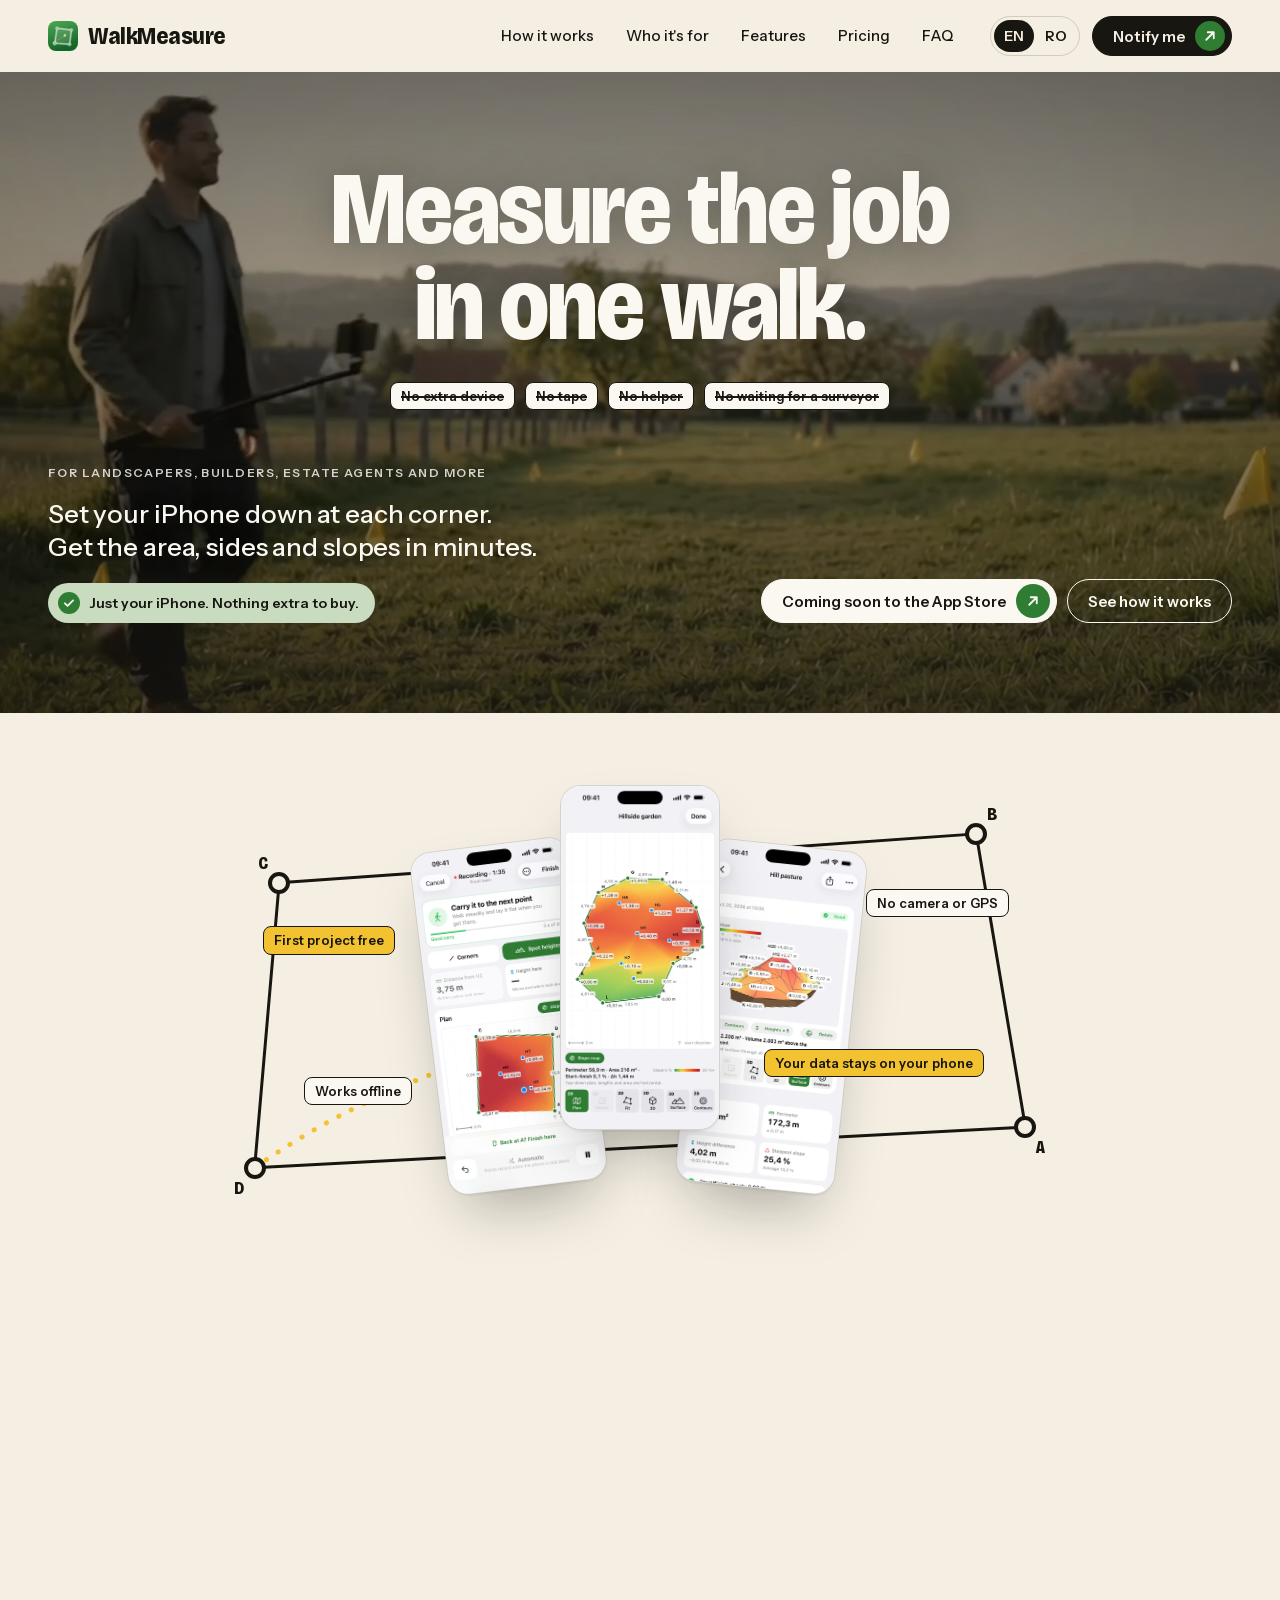
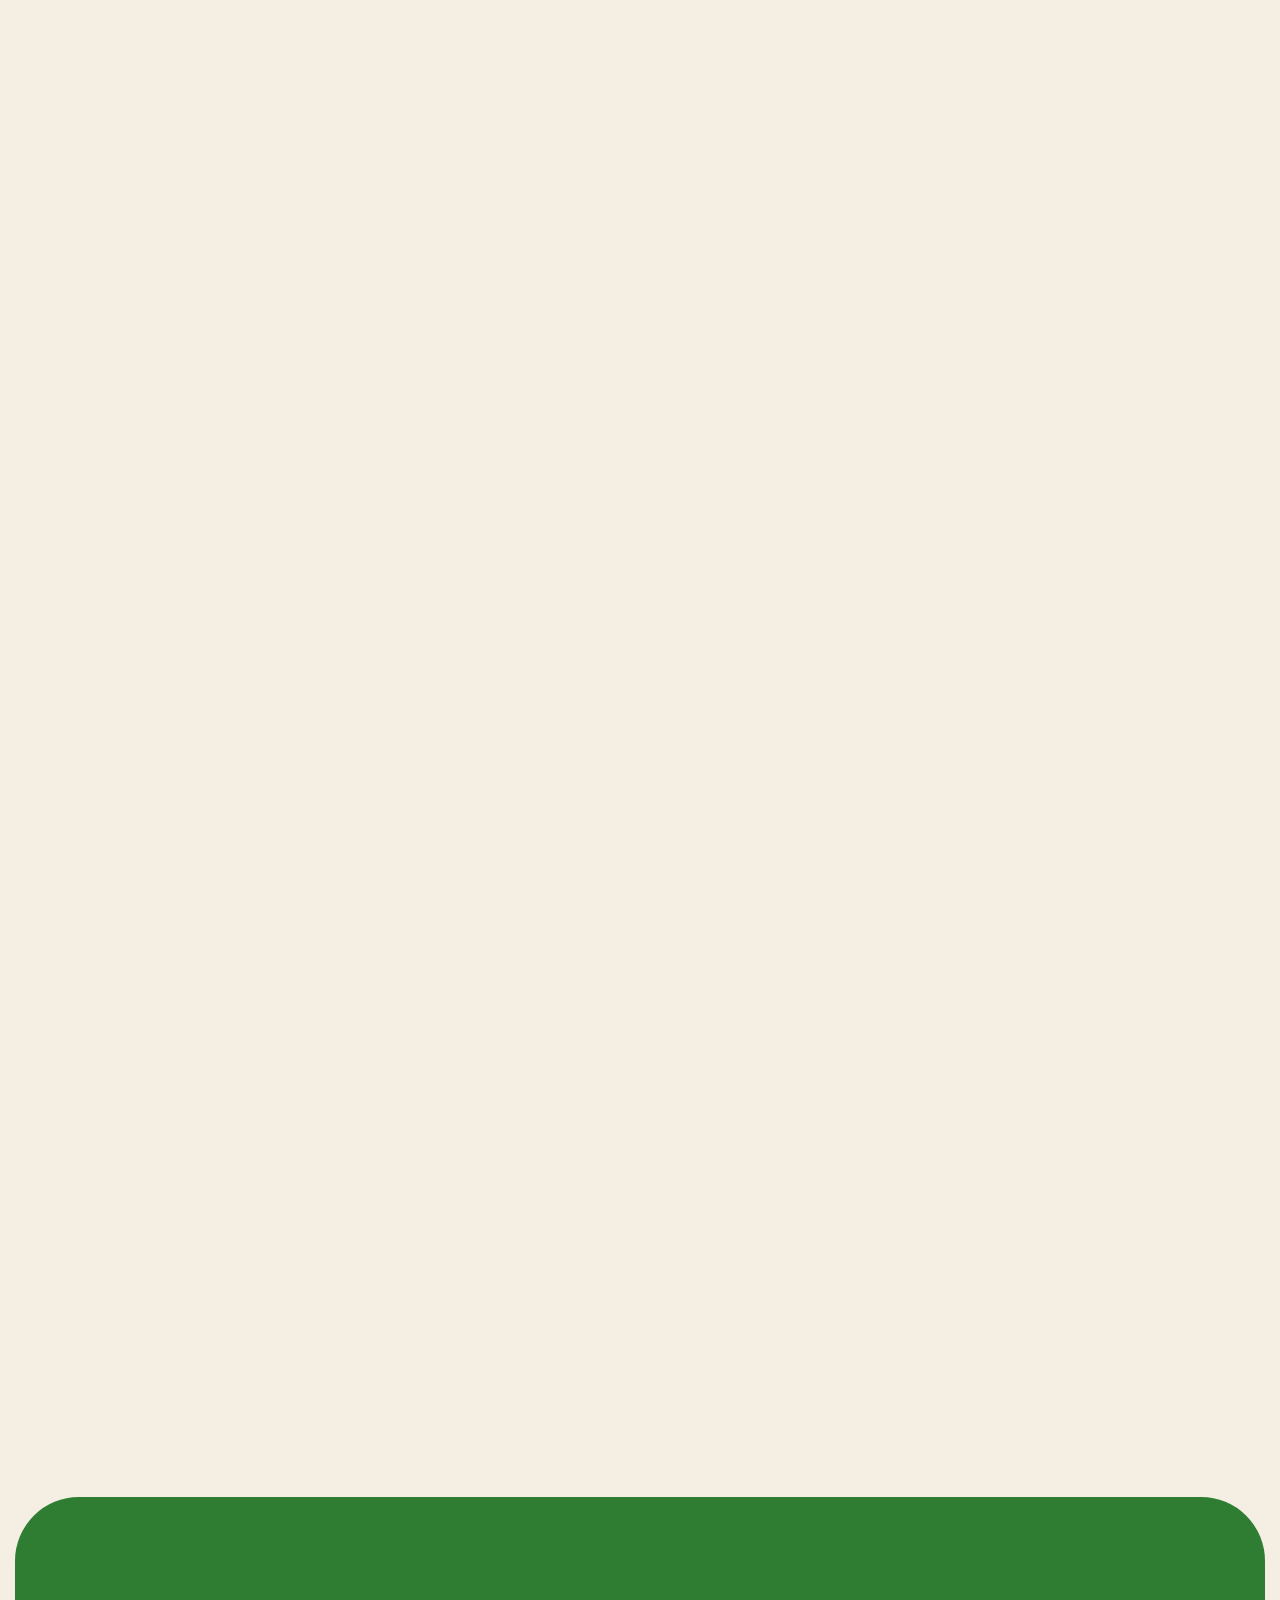
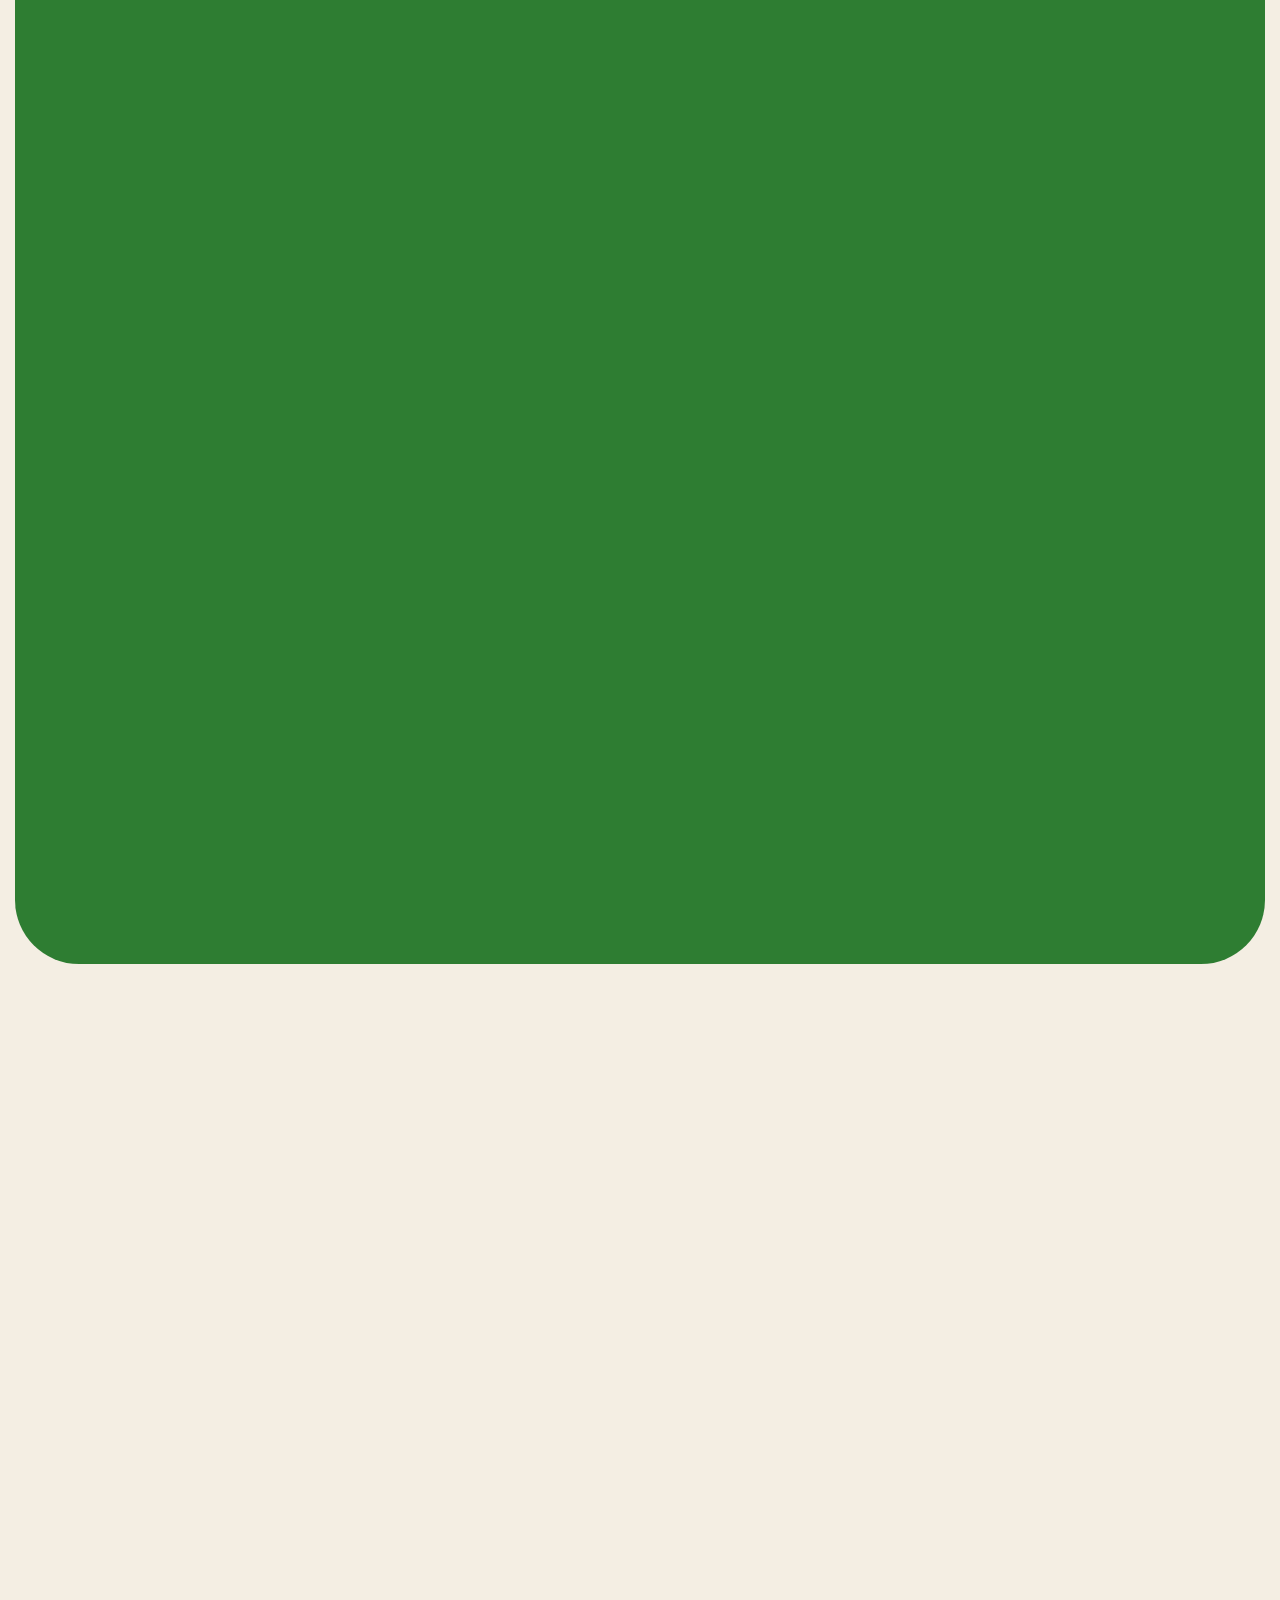
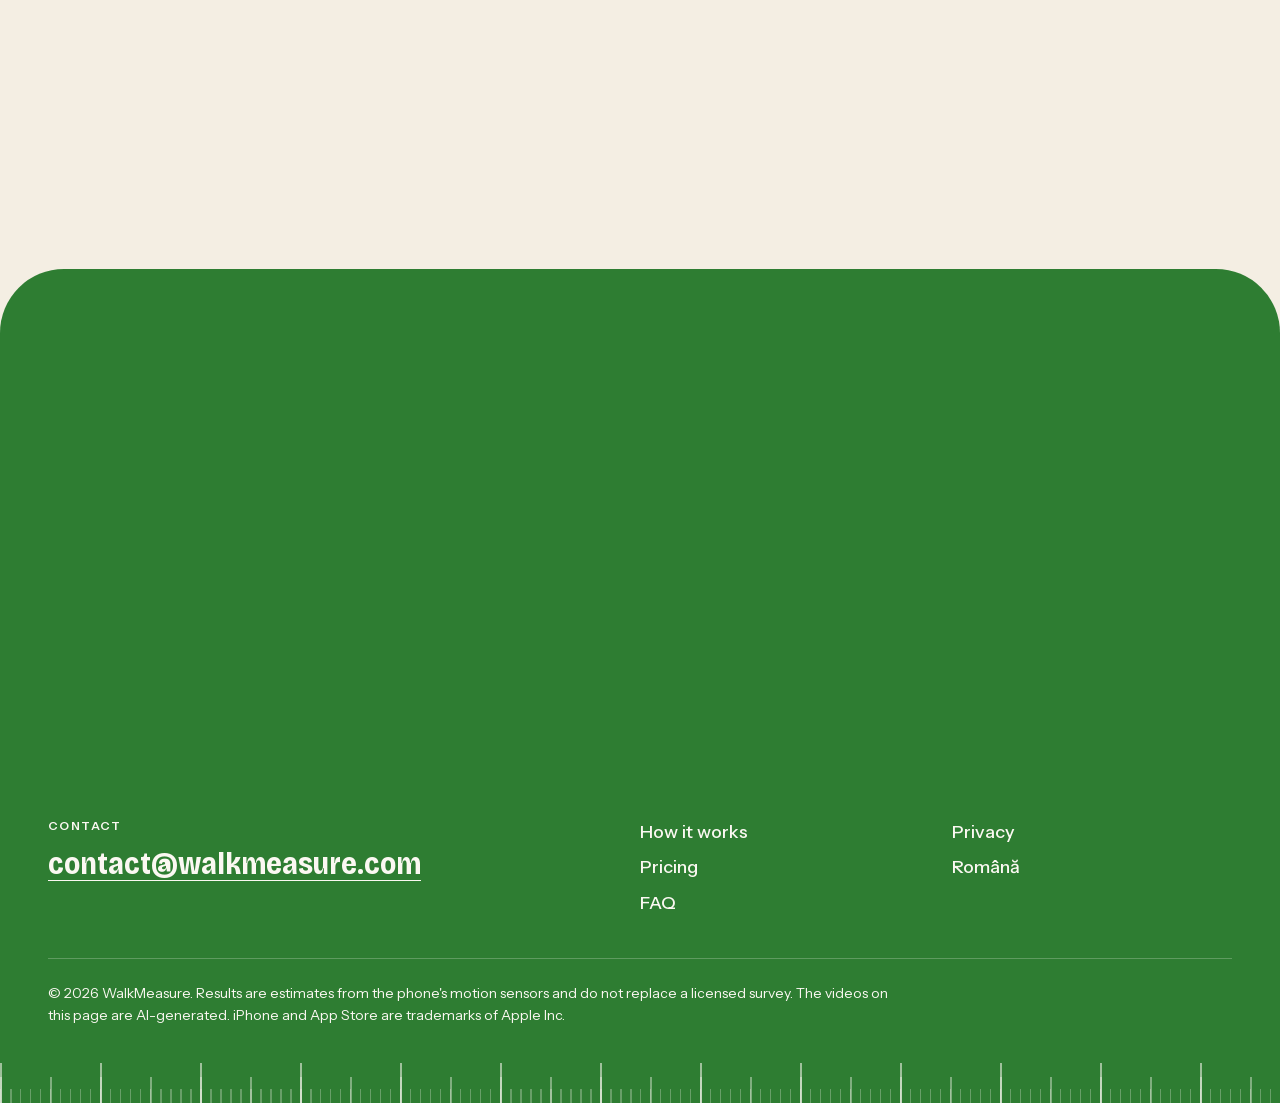
==== commit fb3f6056: "Website: clips in the three "Why WalkMeasure" cards Each card opens with a short clip cut from one t" ====
--- a/index.html
+++ b/index.html
@@ -54,8 +54,8 @@
       type="font/woff2"
       crossorigin
     />
-    <link rel="stylesheet" href="assets/styles.css?v=20" />
-    <script defer src="assets/site.js?v=20"></script>
+    <link rel="stylesheet" href="assets/styles.css?v=21" />
+    <script defer src="assets/site.js?v=21"></script>
   </head>
   <body>
     <a class="skip-link" href="#main">Skip to content</a>
@@ -1045,6 +1045,9 @@
           </div>
           <ol class="notes">
             <li class="note reveal">
+              <div class="note-film">
+                <video data-card-clip="assets/video/why-1" poster="assets/video/why-1-poster.webp" muted playsinline disablepictureinpicture preload="none" width="960" height="540" aria-hidden="true"></video>
+              </div>
               <span class="sticker yellow">01</span>
               <h3>Order the right amount</h3>
               <p>
@@ -1054,6 +1057,9 @@
               </p>
             </li>
             <li class="note reveal">
+              <div class="note-film">
+                <video data-card-clip="assets/video/why-2" poster="assets/video/why-2-poster.webp" muted playsinline disablepictureinpicture preload="none" width="960" height="540" aria-hidden="true"></video>
+              </div>
               <span class="sticker">02</span>
               <h3>Quote the real job</h3>
               <p>
@@ -1062,6 +1068,9 @@
               </p>
             </li>
             <li class="note reveal">
+              <div class="note-film">
+                <video data-card-clip="assets/video/why-3" poster="assets/video/why-3-poster.webp" muted playsinline disablepictureinpicture preload="none" width="960" height="540" aria-hidden="true"></video>
+              </div>
               <span class="sticker yellow">03</span>
               <h3>Measure alone, in minutes</h3>
               <p>
--- a/assets/styles.css
+++ b/assets/styles.css
@@ -603,6 +603,13 @@
 }
 .note:hover { transform: translateY(-4px); }
 .note .sticker { margin-bottom: 28px; font-size: 13px; }
+/* Each card opens with a short clip, edge to edge; its number sits on the clip's lower edge. */
+.note-film {
+  margin: -32px -28px 0; aspect-ratio: 16 / 9; overflow: hidden;
+  border-radius: 22px 22px 0 0; background: var(--paper);
+}
+.note-film video { display: block; width: 100%; height: 100%; object-fit: cover; }
+.note .note-film + .sticker { position: relative; top: -15px; margin: 0 0 13px 0; }
 .note h3 { margin-bottom: 12px; font-size: clamp(24px, 2.2vw, 32px); }
 .note p { margin: 0; color: var(--muted); }
 @media (min-width: 900px) { .notes { grid-template-columns: repeat(3, 1fr); } }
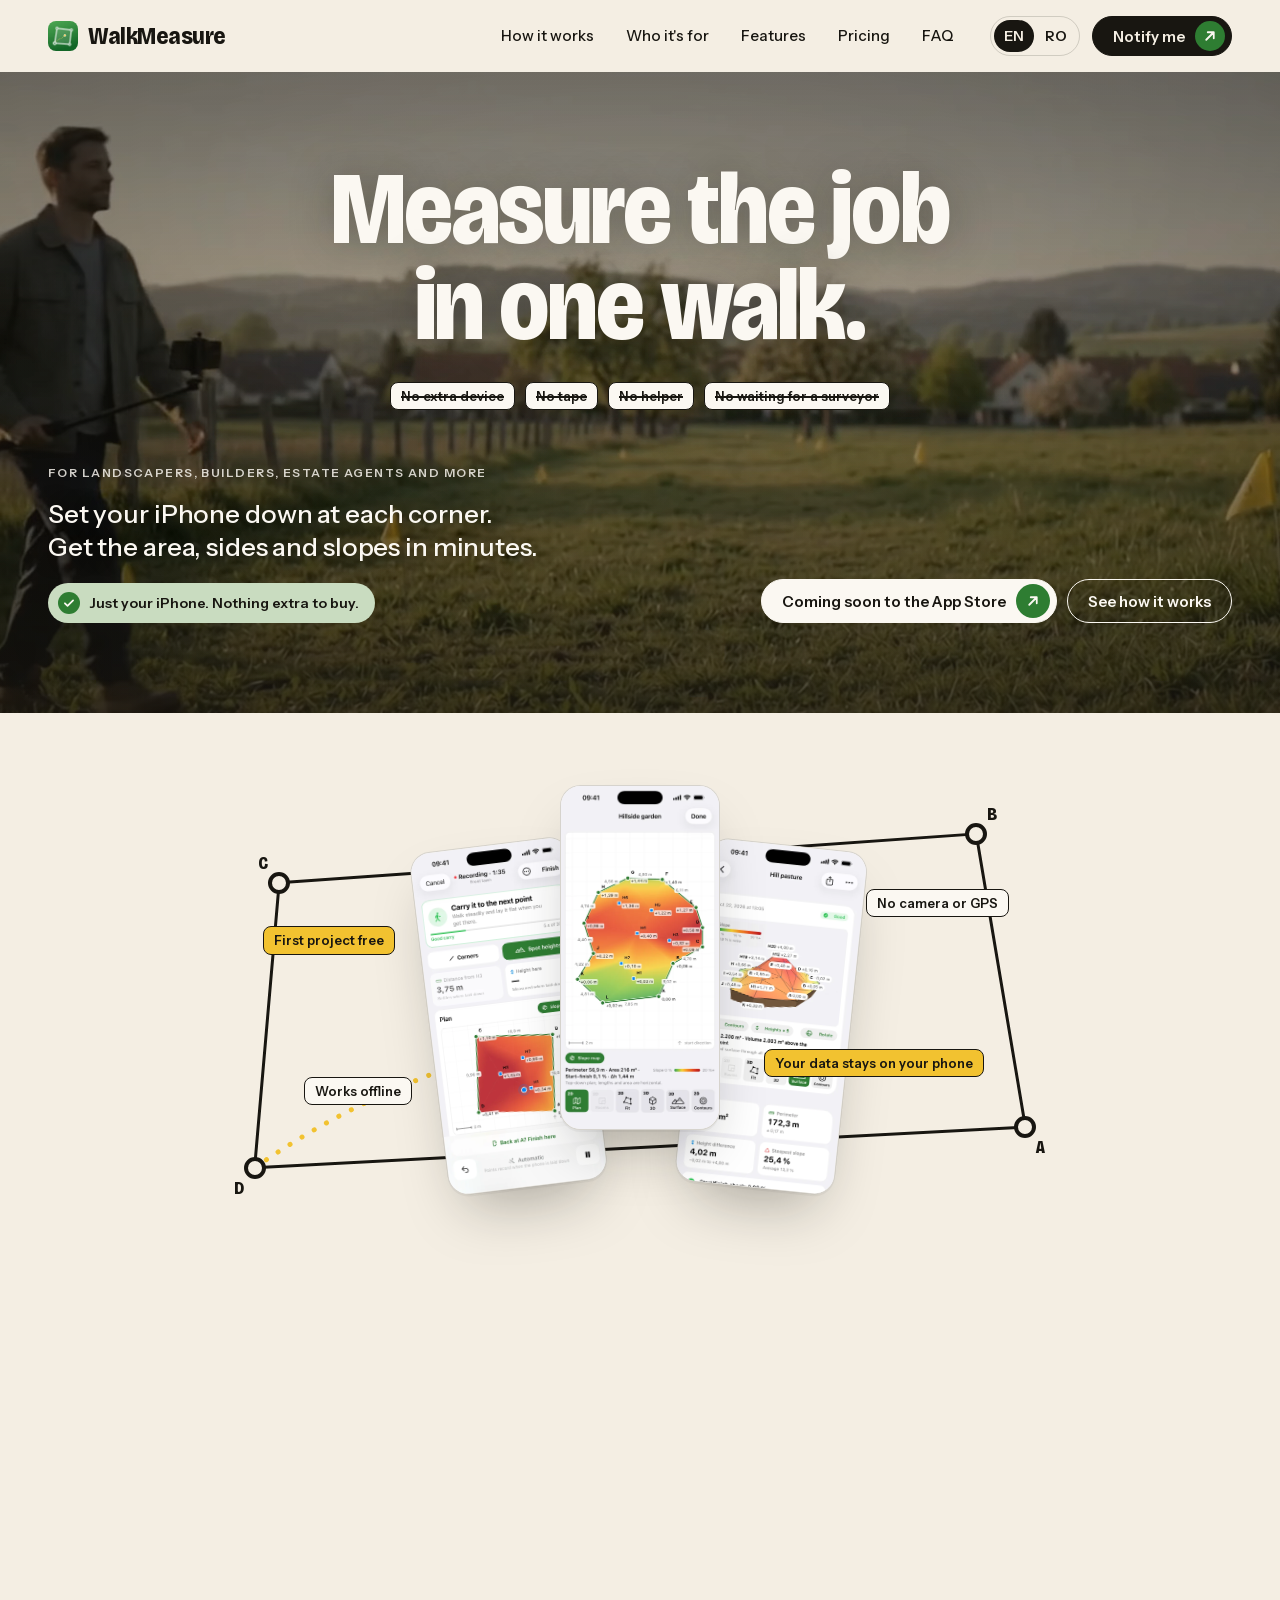
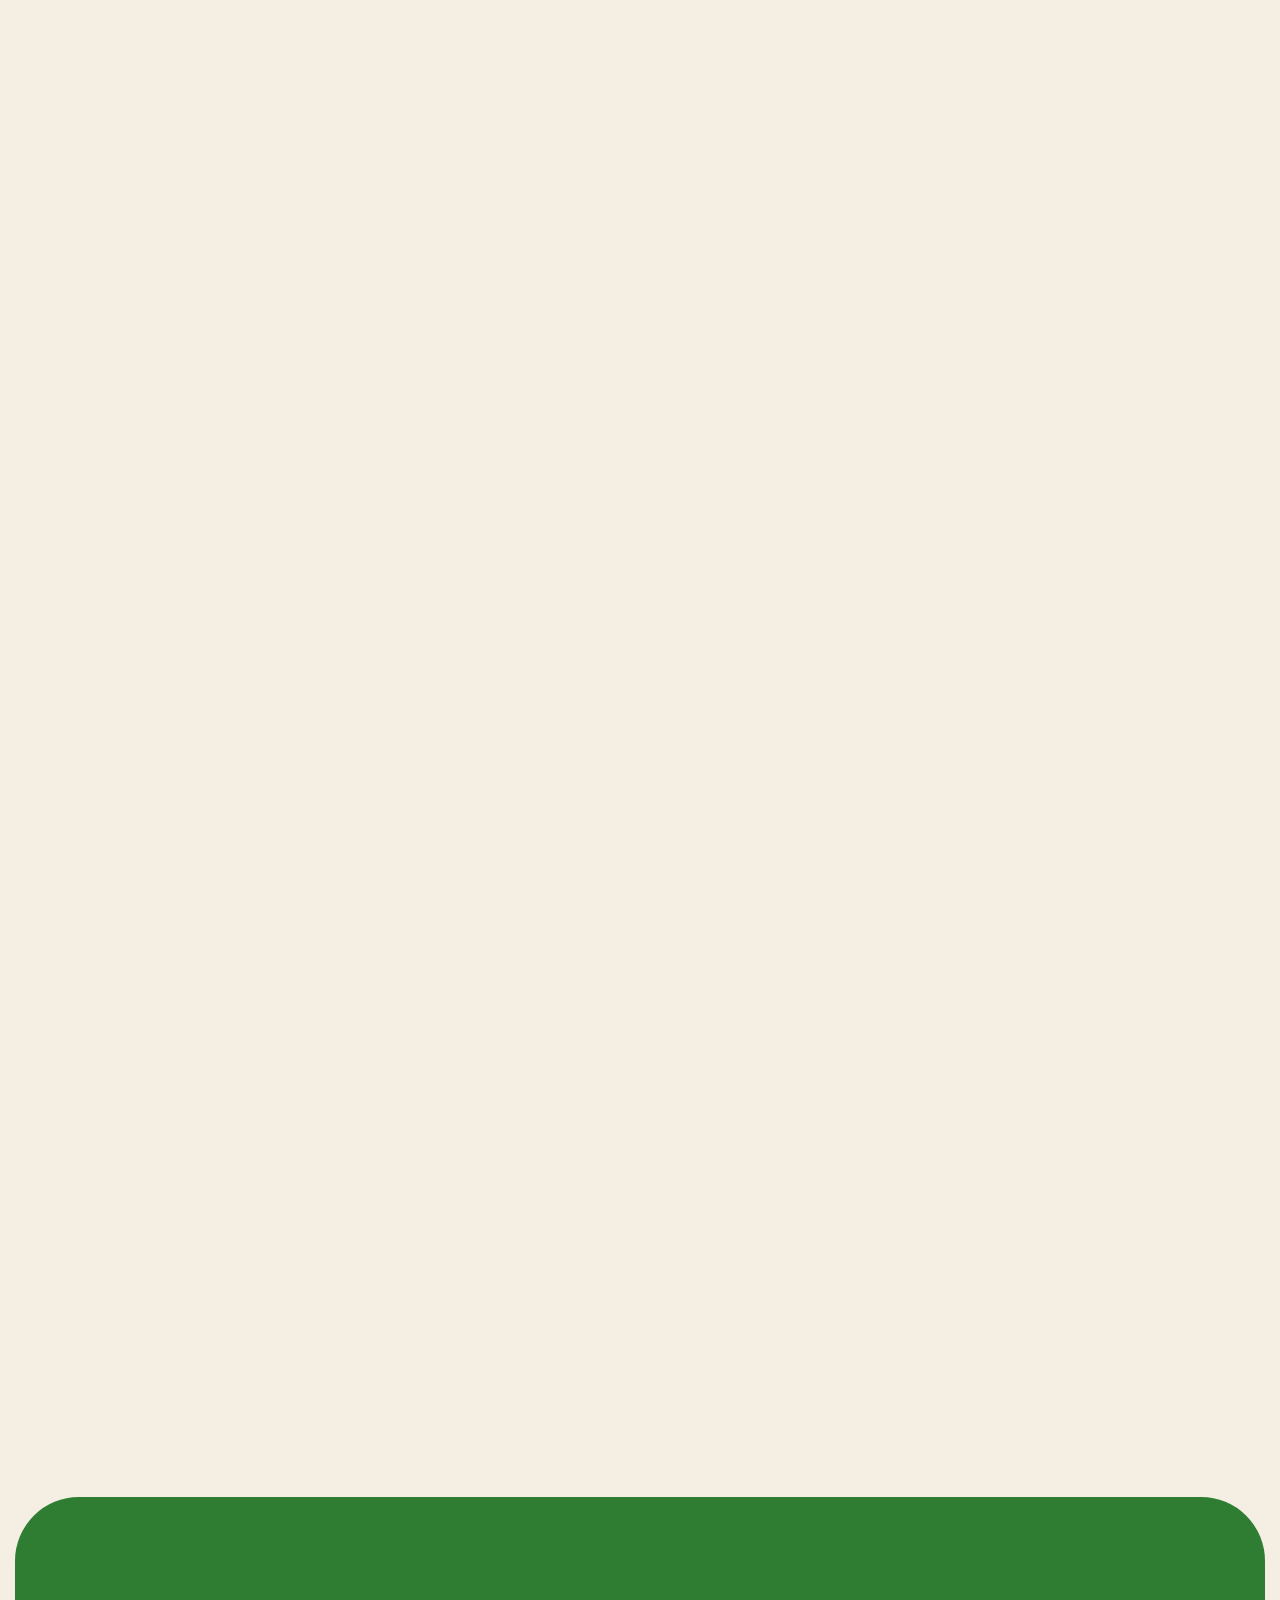
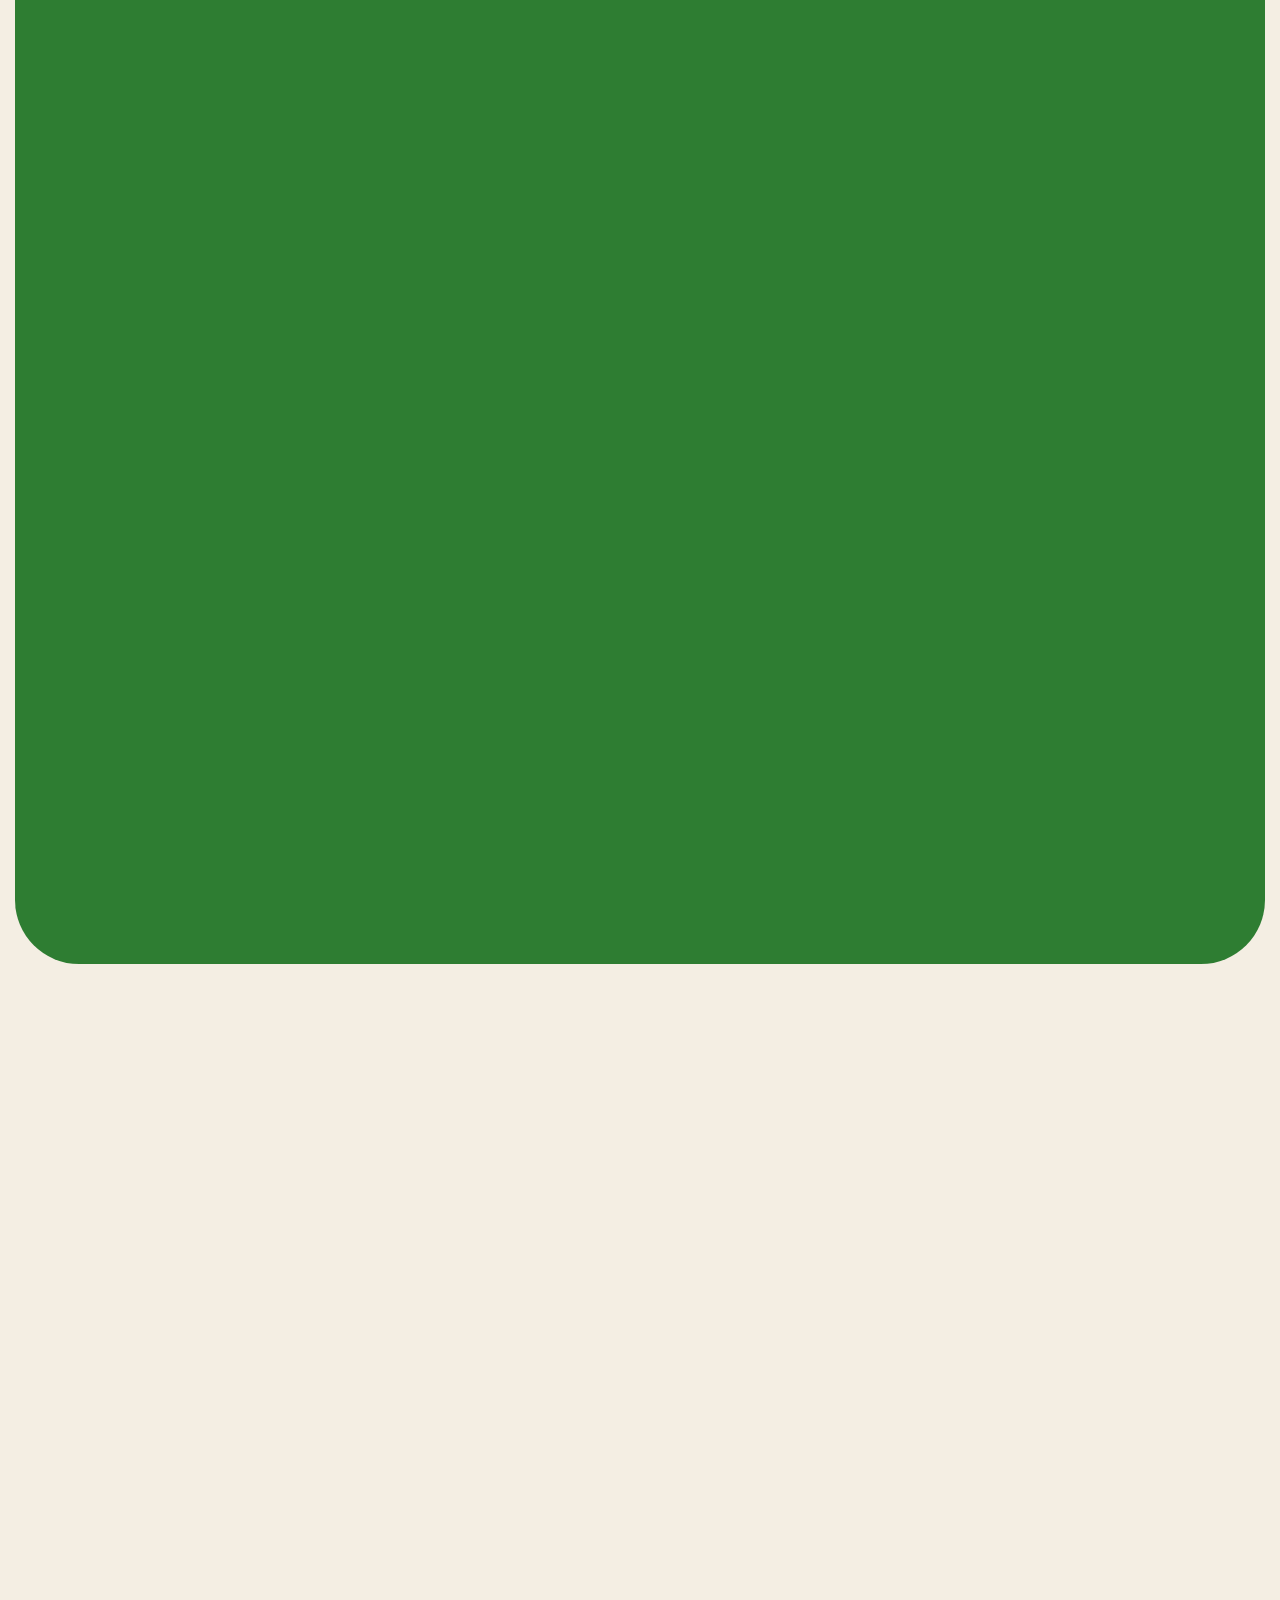
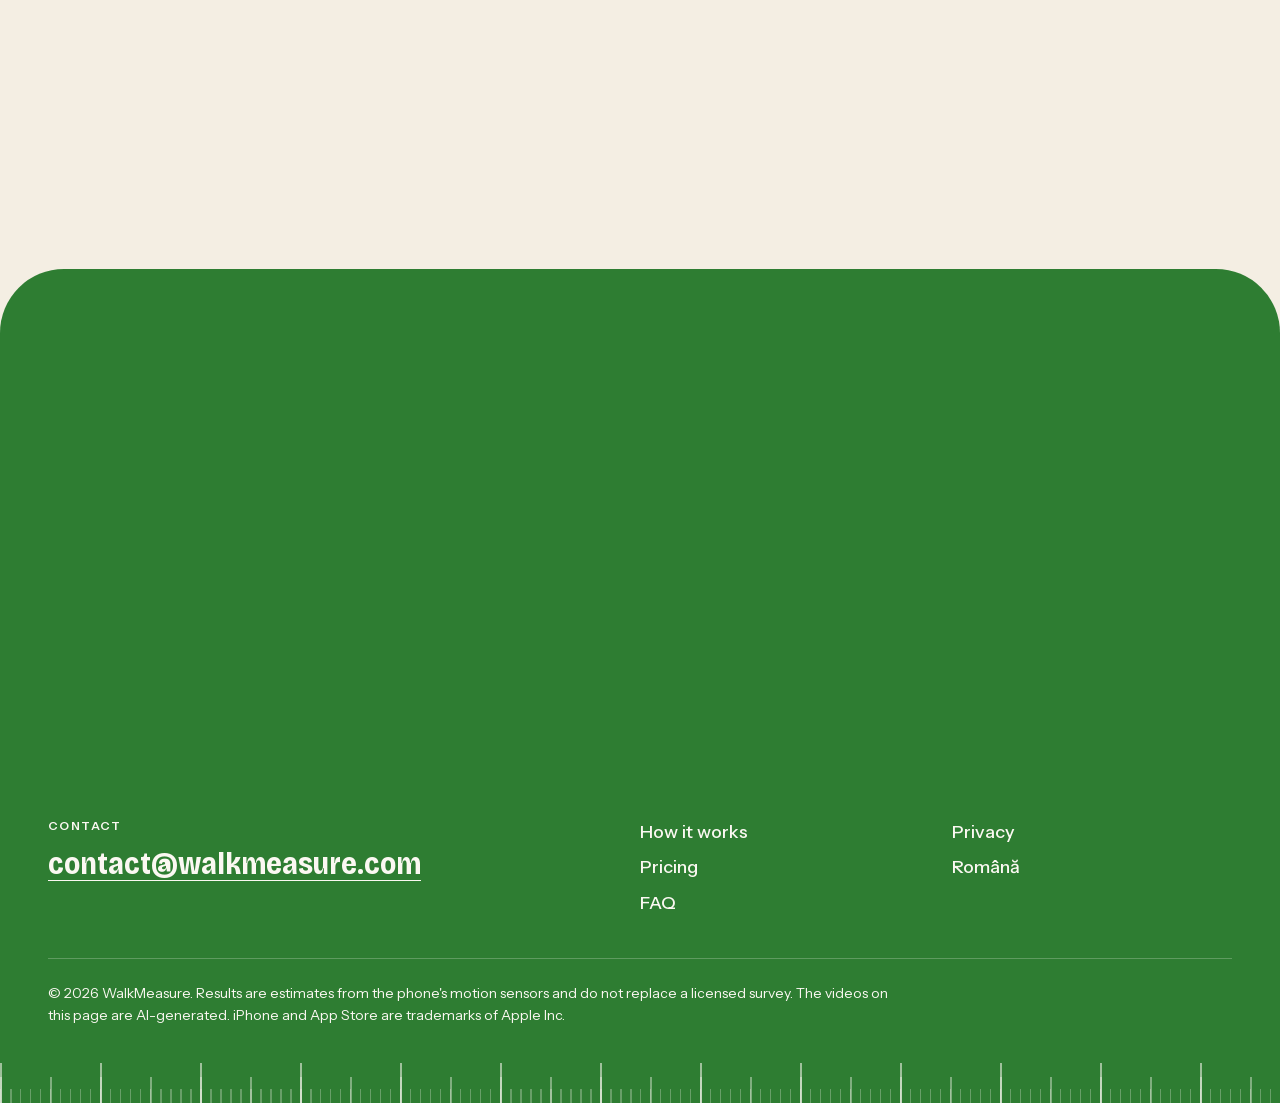
==== commit 1a325d46: "Website: loop the "Why WalkMeasure" card clips Each clip now loops while its card is in view and pau" ====
--- a/index.html
+++ b/index.html
@@ -54,8 +54,8 @@
       type="font/woff2"
       crossorigin
     />
-    <link rel="stylesheet" href="assets/styles.css?v=21" />
-    <script defer src="assets/site.js?v=21"></script>
+    <link rel="stylesheet" href="assets/styles.css?v=22" />
+    <script defer src="assets/site.js?v=22"></script>
   </head>
   <body>
     <a class="skip-link" href="#main">Skip to content</a>
